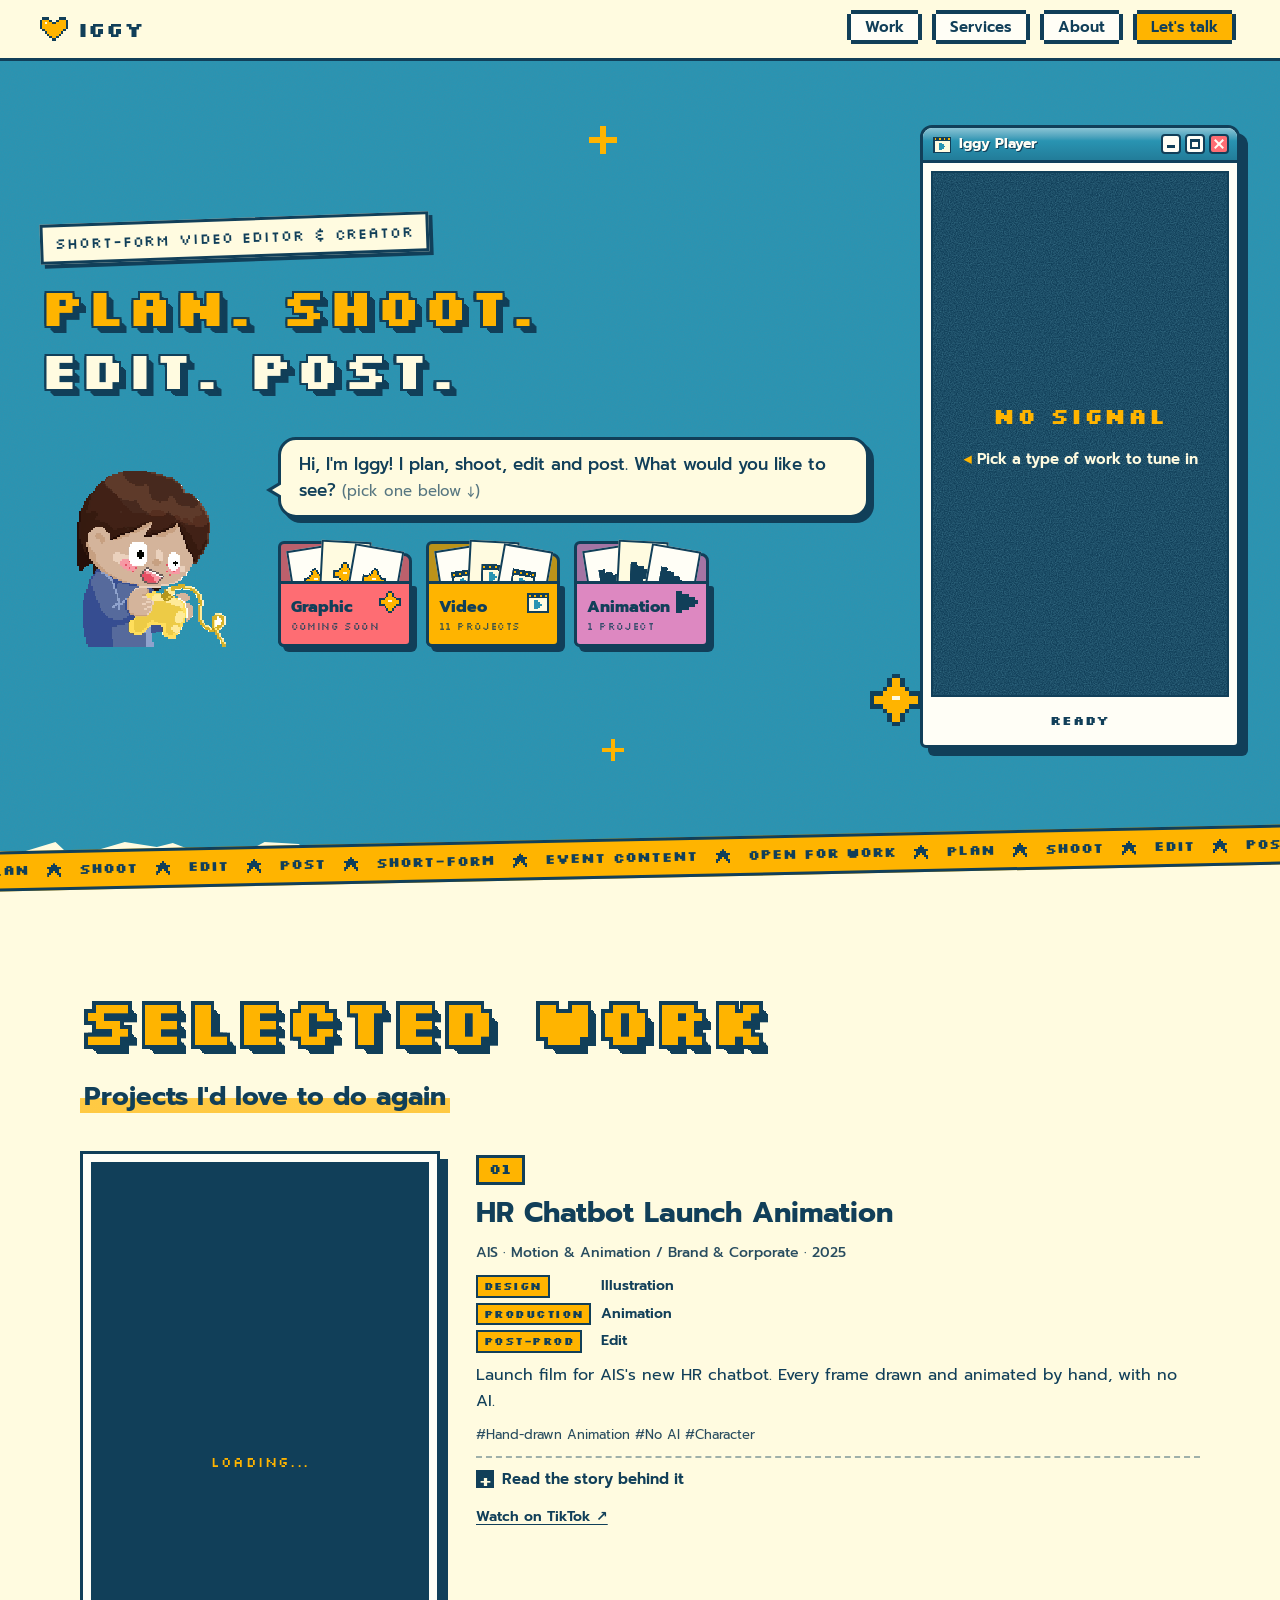
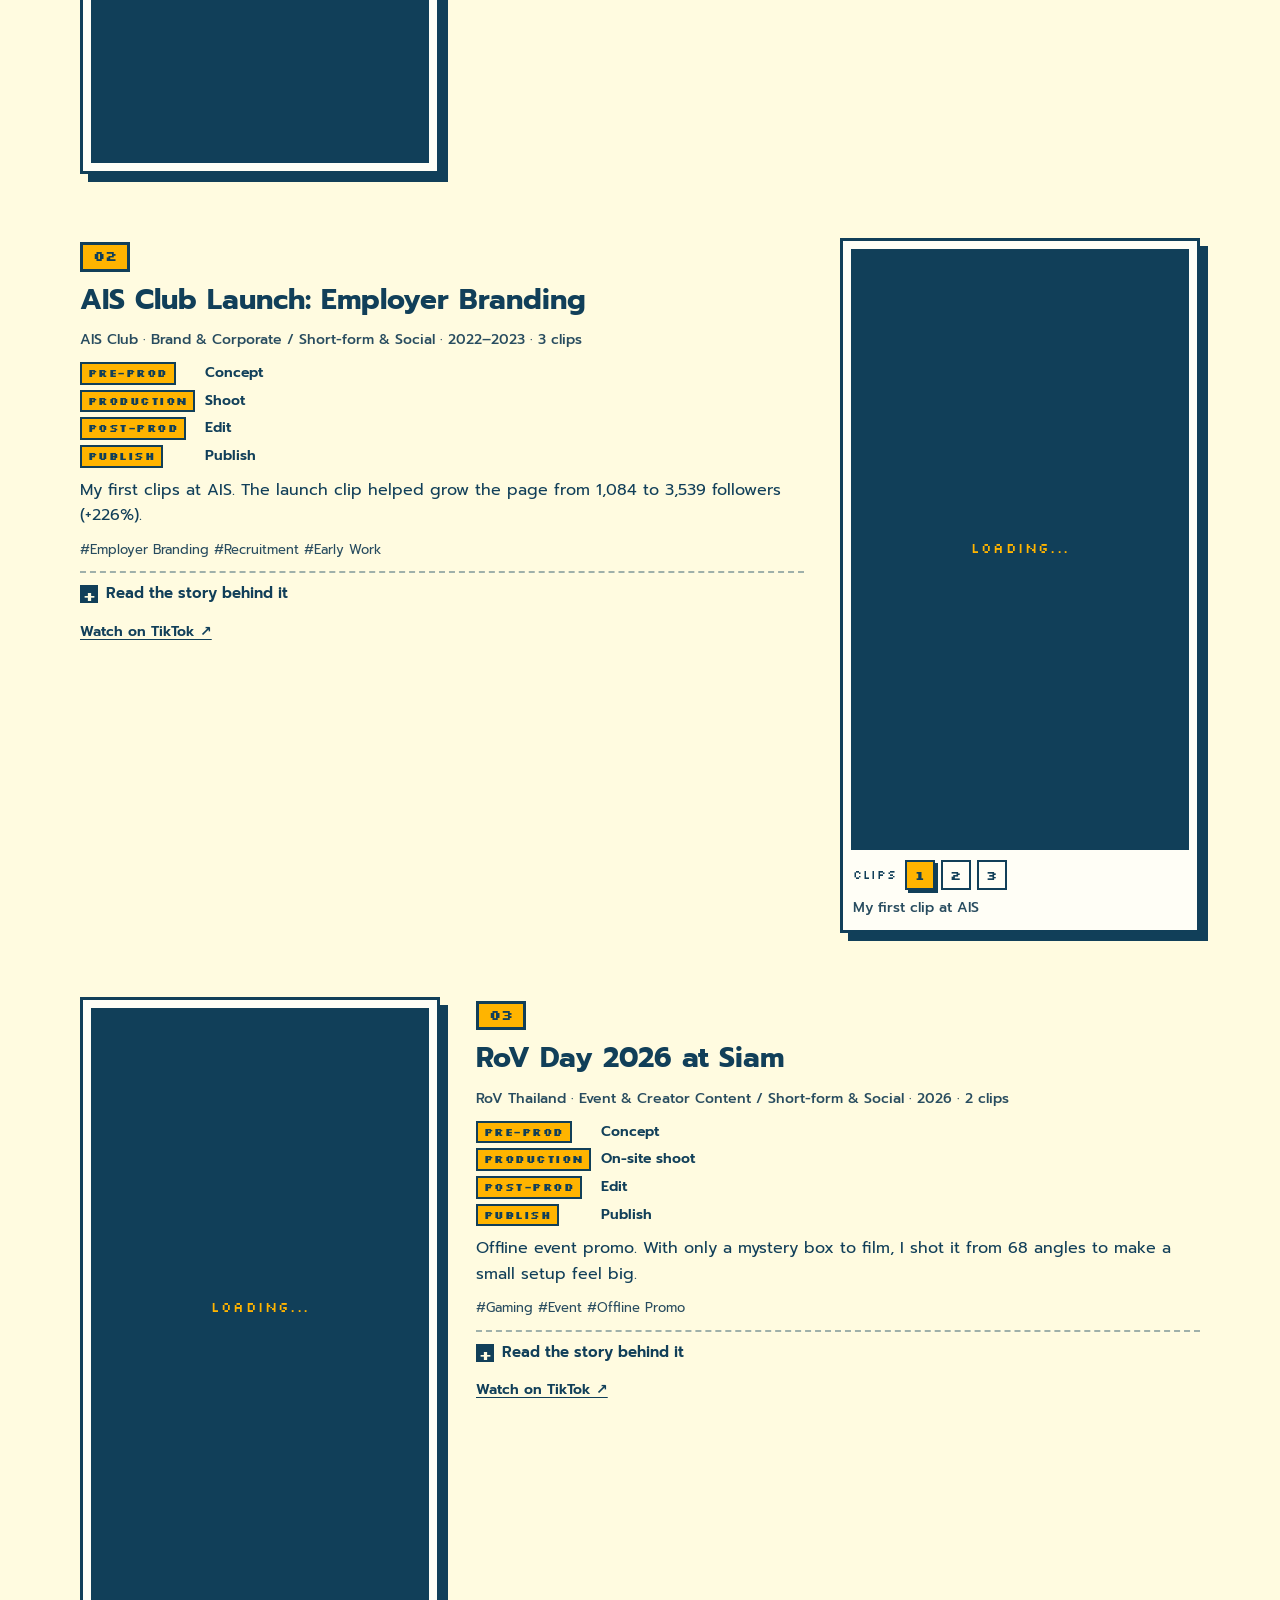
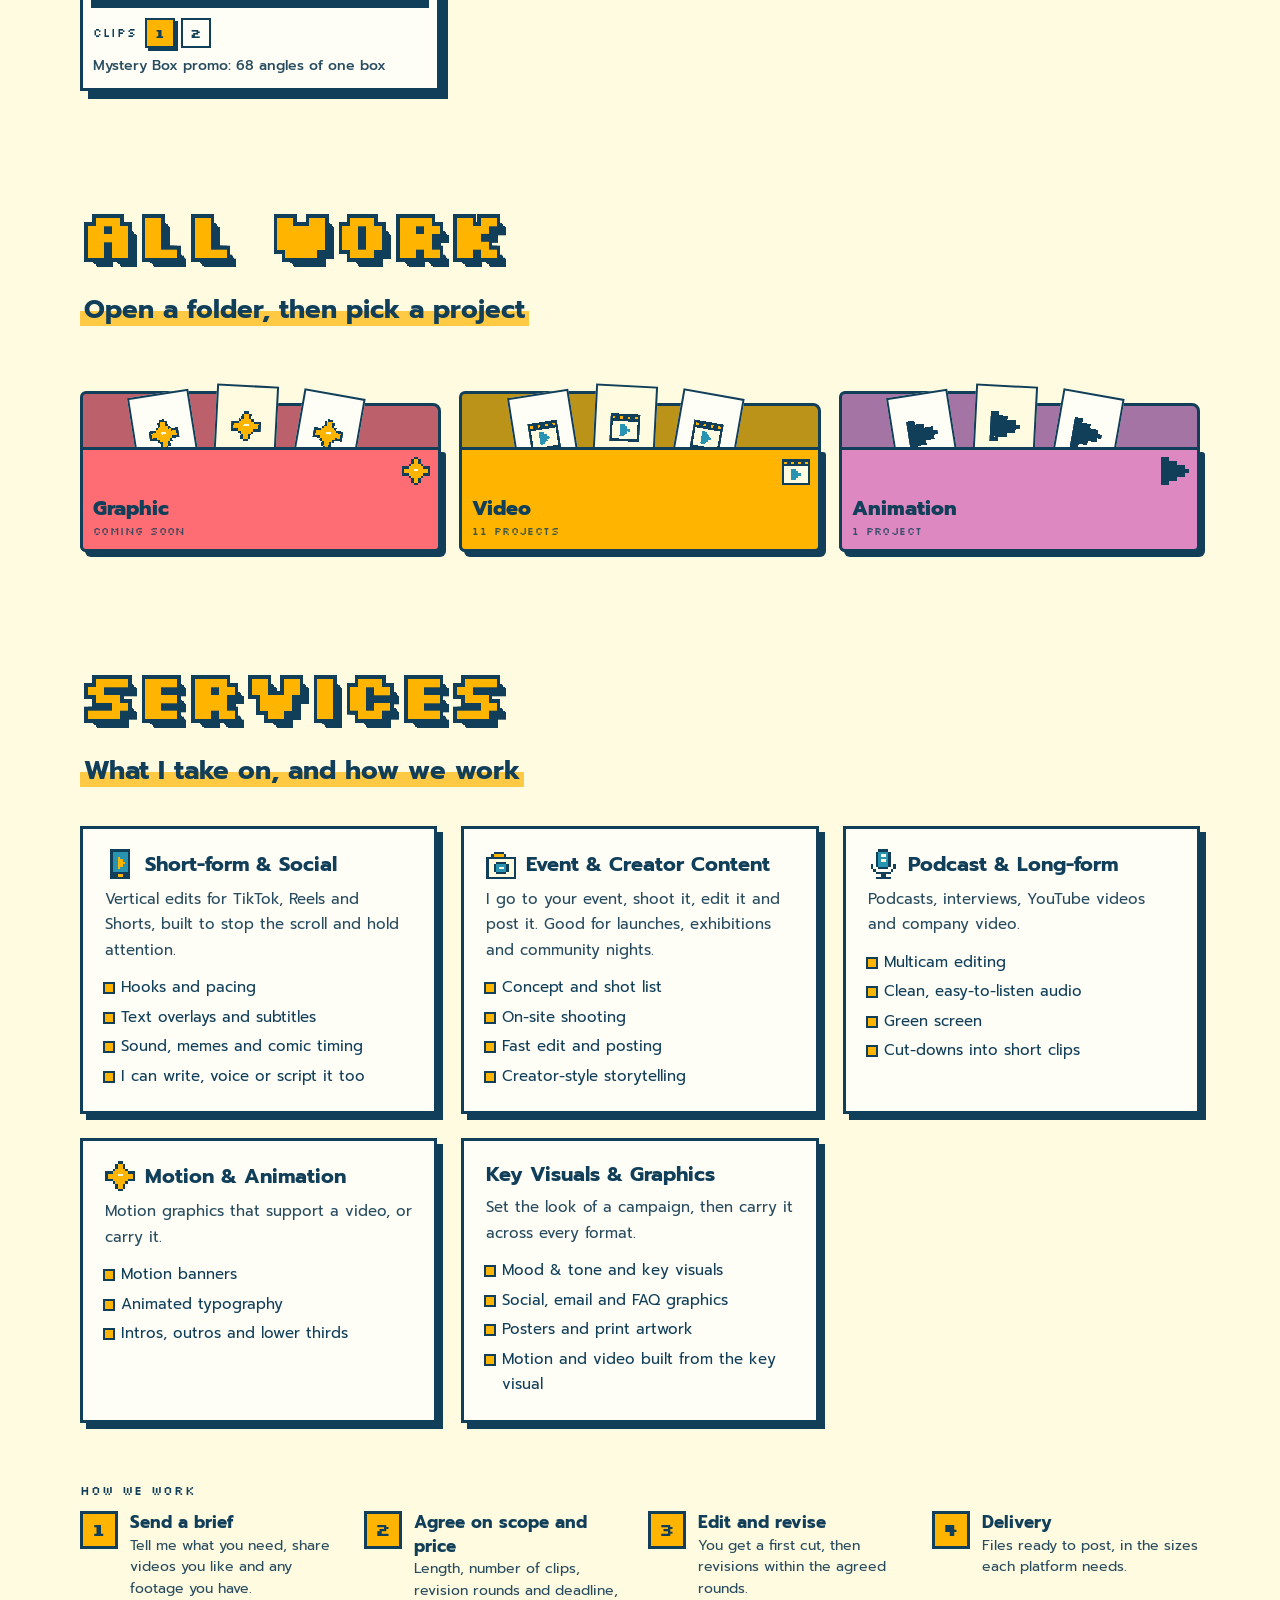
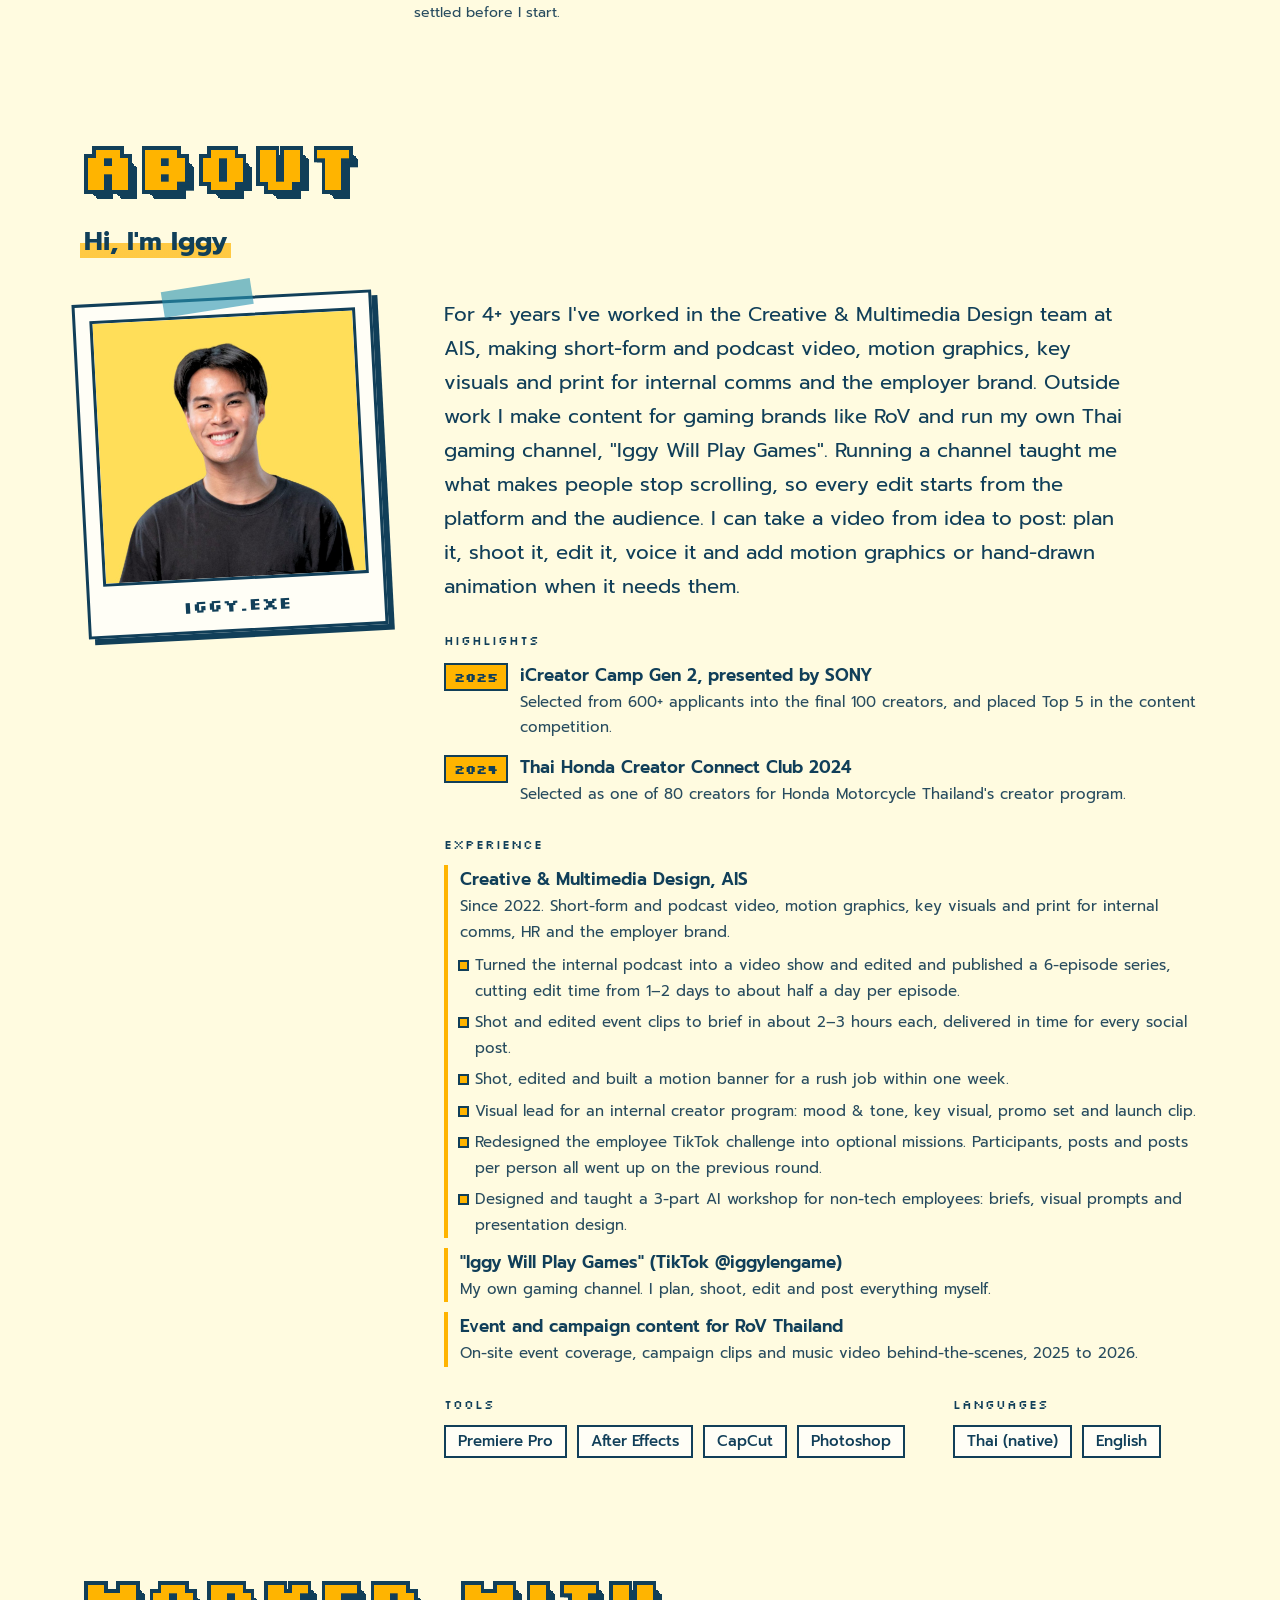
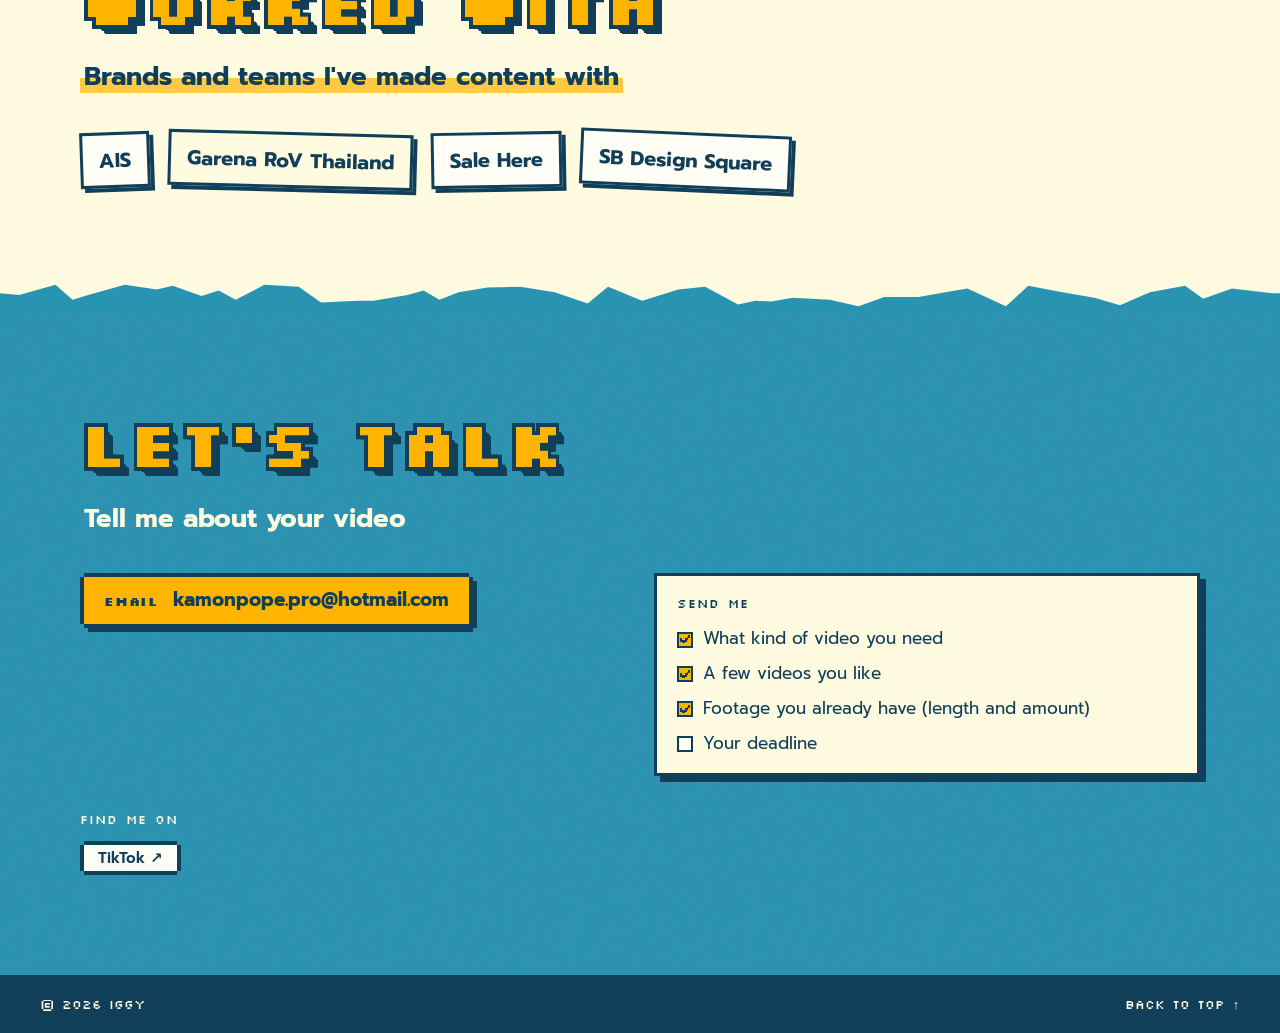
==== public/index.html @ ec607648 "Folder buttons, cleaner cover, Worked With section, GIF character - Type choices on the cover and in" ====
<!doctype html>
<html lang="en">
<head>
  <meta charset="utf-8">
  <meta name="viewport" content="width=device-width, initial-scale=1">
  <title>Portfolio</title>
  <meta name="description" content="Short-form video editor and on-site content creator. Plan, shoot, edit and post for TikTok, Reels and Shorts.">
  <meta name="theme-color" content="#2994B2">
  <link rel="preconnect" href="https://fonts.googleapis.com">
  <link rel="preconnect" href="https://fonts.gstatic.com" crossorigin>
  <link href="https://fonts.googleapis.com/css2?family=Prompt:wght@400;500;600;700&family=Silkscreen:wght@400;700&display=swap" rel="stylesheet">
  <link rel="stylesheet" href="style.css">
  <!-- ลูกเล่นแอนิเมชัน: ลบ 2 บรรทัดนี้ (fx.css / fx.js) ถ้าอยากปิดลูกเล่นทั้งหมด -->
  <link rel="stylesheet" href="fx.css">
</head>
<body>
  <header class="topbar">
    <a class="brand" href="#top"><span data-sprite="heart" class="brand-icon"></span><span data-site="name"></span></a>
    <nav>
      <a class="px-chip" href="#selected">Work</a>
      <a class="px-chip hide-sm" href="#services">Services</a>
      <a class="px-chip hide-sm" href="#about">About</a>
      <a class="px-chip px-chip-hot" href="#contact">Let's talk</a>
    </nav>
  </header>

  <main id="top">
    <!-- ===== 02 HERO ===== -->
    <section class="hero grain">
      <span class="sticker sticker-main" data-sprite="sparkle" style="--x:4%;--y:7%;--s:52px;--d:0s"></span>
      <span class="sticker hide-sm" data-sprite="plus" style="--x:46%;--y:8%;--s:28px;--d:.2s"></span>
      <span class="sticker hide-sm" data-sprite="plus" style="--x:47%;--y:84%;--s:22px;--d:.3s"></span>

      <div class="hero-grid">
        <div class="hero-inner">
          <p class="label-sticker" data-site="role"></p>
          <h1 class="px-title hero-title" id="hero-title"></h1>
          <!-- ตัวละครถามคนดู: รูปอยู่ในโฟลเดอร์ public/character -->
          <div class="host" id="host">
            <div class="host-char" id="host-char" aria-hidden="true"></div>
            <p class="host-speech" id="host-speech" aria-live="polite"></p>
            <div class="host-choices" id="host-choices" role="group" aria-label="Choose a type of work"></div>
          </div>
        </div>

        <!-- จอคลิป (หน้าต่างสไตล์ XP): ปิดอยู่จนกว่าจะเลือกประเภทงาน -->
        <div class="reel" id="reel-wrap" aria-label="Video player">
          <div class="win">
            <div class="win-bar">
              <span class="win-icon" data-sprite="clapper"></span>
              <span class="win-title" id="reel-label" aria-live="polite">Iggy Player</span>
              <span class="win-ctrls" aria-hidden="true"><i class="w-min"></i><i class="w-max"></i><i class="w-close"></i></span>
            </div>
            <div class="win-screen" id="reel">
              <div class="win-off" id="reel-off">
                <span class="win-off-big">NO SIGNAL</span>
                <span class="win-off-hint"><span class="hint-arrow">◀</span> Pick a type of work to tune in</span>
              </div>
            </div>
            <div class="win-status">
              <button class="tv-arrow" type="button" id="reel-prev" aria-label="Previous clip" hidden><span data-sprite="arrowL"></span></button>
              <span class="tv-count" id="reel-count">READY</span>
              <button class="tv-arrow" type="button" id="reel-next" aria-label="Next clip" hidden><span data-sprite="arrowR"></span></button>
            </div>
          </div>
          <a class="reel-from" id="reel-from" href="#selected" hidden></a>
        </div>
      </div>
    </section>

    <div class="ticker" aria-hidden="true"><div class="ticker-track" id="ticker"></div></div>

    <!-- ===== 03 งานเด่น ===== -->
    <section id="selected" class="section">
      <div class="section-head">
        <h2 class="px-title">SELECTED WORK</h2>
        <p class="section-sub"><mark>Projects I'd love to do again</mark></p>
      </div>
      <div id="selected-list" class="selected-list"></div>
    </section>

    <!-- ===== 04 ผลงานทั้งหมด: โฟลเดอร์ตามประเภทงาน ===== -->
    <section id="works" class="section">
      <div class="section-head">
        <h2 class="px-title">ALL WORK</h2>
        <p class="section-sub"><mark>Open a folder, then pick a project</mark></p>
      </div>
      <div class="lib" id="lib">
        <div class="lib-tabs" id="lib-tabs" role="tablist" aria-label="Types of work"></div>
        <div class="lib-body" id="lib-body" hidden>
          <div class="lib-stage" id="lib-stage"></div>
          <ol class="lib-list" id="lib-list"></ol>
        </div>
      </div>
    </section>

    <!-- ===== 05 บริการและวิธีทำงาน ===== -->
    <section id="services" class="section">
      <div class="section-head">
        <h2 class="px-title">SERVICES</h2>
        <p class="section-sub"><mark>What I take on, and how we work</mark></p>
      </div>
      <ul id="services-list" class="services"></ul>
      <div class="process-wrap">
        <p class="mini-label">HOW WE WORK</p>
        <ol id="process-list" class="process"></ol>
      </div>
    </section>

    <!-- ===== 06 เกี่ยวกับ ===== -->
    <section id="about" class="section">
      <div class="section-head">
        <h2 class="px-title">ABOUT</h2>
        <p class="section-sub"><mark>Hi, I'm <span data-site="name"></span></mark></p>
      </div>
      <div class="about">
        <figure class="polaroid">
          <div class="polaroid-img" id="photo"></div>
          <figcaption><span data-site="name"></span>.EXE</figcaption>
        </figure>
        <div class="about-body">
          <p class="about-text" data-site="about"></p>
          <div id="achievements-wrap">
            <p class="mini-label">HIGHLIGHTS</p>
            <ul id="achievements" class="achievements"></ul>
          </div>
          <div id="experience-wrap">
            <p class="mini-label">EXPERIENCE</p>
            <ul id="experience" class="experience"></ul>
          </div>
          <div class="about-meta">
            <div>
              <p class="mini-label">TOOLS</p>
              <ul id="tools" class="tools"></ul>
            </div>
            <div id="languages-wrap">
              <p class="mini-label">LANGUAGES</p>
              <ul id="languages" class="tools"></ul>
            </div>
          </div>
          <a class="px-btn px-btn-cream resume-btn" id="resume-about" target="_blank" rel="noopener" hidden>Resume ↗</a>
        </div>
      </div>

      <!-- รูปกิจกรรม: วางไฟล์ images/about-1.jpg, about-2.jpg ... เว็บจะดึงมาแสดงเอง -->
      <div class="moments" id="moments-wrap" hidden>
        <div class="moments-head">
          <p class="mini-label">MOMENTS</p>
          <div class="moments-nav">
            <button class="tv-arrow" type="button" id="moments-prev" aria-label="Previous photos"><span data-sprite="arrowL"></span></button>
            <button class="tv-arrow" type="button" id="moments-next" aria-label="Next photos"><span data-sprite="arrowR"></span></button>
          </div>
        </div>
        <div class="moments-track" id="moments" tabindex="0" aria-label="Photos from events and workshops"></div>
      </div>
    </section>

    <!-- ===== เคยทำงานกับ ===== -->
    <section id="clients" class="section clients">
      <div class="section-head">
        <h2 class="px-title">WORKED WITH</h2>
        <p class="section-sub"><mark>Brands and teams I've made content with</mark></p>
      </div>
      <ul class="client-list" id="client-list"></ul>
    </section>

    <!-- ===== 07 ติดต่อ ===== -->
    <section id="contact" class="contact grain torn-top torn-blue">
      <div class="contact-inner">
        <div class="section-head">
          <h2 class="px-title">LET'S TALK</h2>
          <p class="section-sub"><mark>Tell me about your video</mark></p>
        </div>
        <div class="contact-grid">
          <div class="contact-main">
            <div id="contact-links" class="contact-links"></div>
            <a class="contact-resume" id="resume-contact" target="_blank" rel="noopener" hidden>Resume ↗</a>
          </div>
          <div class="brief-card" id="brief-card">
            <p class="mini-label">SEND ME</p>
            <ul id="brief-list" class="brief-list"></ul>
          </div>
        </div>
        <div id="socials-wrap" class="socials-wrap">
          <p class="mini-label">FIND ME ON</p>
          <div id="socials" class="socials"></div>
        </div>
      </div>
    </section>
  </main>

  <footer class="footer">
    <span>© <span data-site="year"></span> <span data-site="name"></span></span>
    <a href="#top">Back to top ↑</a>
  </footer>

  <script src="content.js"></script>
  <script src="app.js"></script>
  <script src="fx.js"></script>
</body>
</html>
---- public/style.css ----
/* =====================================================================
   สีหลักของเว็บ — เปลี่ยนตรงนี้ที่เดียว ทั้งเว็บเปลี่ยนตาม
   ===================================================================== */
:root {
  --cream: #FFFBE0;    /* พื้นหลักสำหรับอ่าน (Moon Cream) */
  --paper: #FFFEF6;    /* การ์ด / กระดาษ */
  --yellow: #FFB400;   /* สีเน้น (Sunburst Gold) */
  --blue: #2994B2;     /* แถบน้ำเงิน (Riviera Blue) */
  --ink: #113F59;      /* เส้นและตัวอักษร (Petrocean) */
  --ink-2: #284C5F;    /* ตัวอักษรรอง (Steel Blue) */
  --sand: #F4CCA5;     /* ตัวเครื่อง/กระดาษสีทราย (Fake Sand) */
  --orange: #EA8818;   /* จุดเล็ก ๆ เท่านั้น (Tangelo) */

  --font: "Prompt", system-ui, sans-serif;
  --pixel: "Silkscreen", "Courier New", monospace;
  --px: 4px;           /* ขนาด "พิกเซล" ของขอบ */
  --fps: 12;           /* เฟรมเรตของแอนิเมชัน reveal / pop-up (ยิ่งน้อยยิ่งกระตุกแบบการ์ตูนเก่า) */
  --torn: url("data:image/svg+xml,%3Csvg xmlns='http://www.w3.org/2000/svg' viewBox='0 0 1200 30' preserveAspectRatio='none'%3E%3Cpath d='M0 30 L0 12 L18 14 L52 3 L68 19 L85 13 L117 3 L147 8 L162 4 L189 15 L205 9 L221 19 L248 3 L280 5 L301 22 L335 20 L350 20 L382 14 L397 9 L412 19 L430 11 L457 6 L488 5 L520 11 L551 23 L570 5 L602 20 L636 8 L661 5 L692 24 L708 20 L723 21 L743 17 L778 19 L805 26 L829 16 L861 16 L886 11 L907 7 L943 26 L964 4 L996 11 L1026 17 L1050 25 L1078 11 L1111 4 L1128 18 L1155 7 L1193 12 L1200 12 L1200 30 Z'/%3E%3C/svg%3E");
  --grain: url("data:image/svg+xml,%3Csvg xmlns='http://www.w3.org/2000/svg' width='180' height='180'%3E%3Cfilter id='n'%3E%3CfeTurbulence type='fractalNoise' baseFrequency='.85' numOctaves='2' stitchTiles='stitch'/%3E%3CfeColorMatrix values='0 0 0 0 0.07 0 0 0 0 0.25 0 0 0 0 0.35 .9 0 0 0 -.25'/%3E%3C/filter%3E%3Crect width='100%25' height='100%25' filter='url(%23n)'/%3E%3C/svg%3E");
  color-scheme: light;
}

* { box-sizing: border-box; }
html { scroll-behavior: auto; }
body {
  margin: 0;
  background: var(--cream);
  color: var(--ink);
  font-family: var(--font);
  font-size: 17px;
  line-height: 1.7;
  -webkit-font-smoothing: antialiased;
  overflow-x: hidden;
}
img, iframe, video { display: block; max-width: 100%; }
a { color: inherit; }
h1, h2, h3, p, figure { margin: 0; }
[hidden] { display: none !important; }
main { overflow-x: clip; } /* กันแถบวิ่งเอียงล้นขอบจอ */
::selection { background: var(--yellow); color: var(--ink); }

/* ---------- ไอคอนพิกเซล ---------- */
.sprite { display: block; width: 100%; height: 100%; image-rendering: pixelated; }
.px-n { fill: var(--ink); }
.px-y { fill: var(--yellow); }
.px-c { fill: var(--cream); }
.px-b { fill: var(--blue); }
.px-s { fill: var(--sand); }
.px-o { fill: var(--orange); }

/* =====================================================================
   หัวข้อพิกเซล: ขอบหนา + เงาทึบ (สไตล์ "POV")
   ===================================================================== */
.px-title {
  font-family: var(--pixel);
  font-weight: 700;
  text-transform: uppercase;
  line-height: 1.2;
  letter-spacing: .02em;
  color: var(--yellow);
  font-size: clamp(34px, 6.4vw, 64px);
  --o: .055em;
  text-shadow:
    calc(var(--o) * -1) calc(var(--o) * -1) 0 var(--ink),
    0 calc(var(--o) * -1) 0 var(--ink),
    var(--o) calc(var(--o) * -1) 0 var(--ink),
    calc(var(--o) * -1) 0 0 var(--ink),
    var(--o) 0 0 var(--ink),
    calc(var(--o) * -1) var(--o) 0 var(--ink),
    0 var(--o) 0 var(--ink),
    var(--o) var(--o) 0 var(--ink),
    .08em .08em 0 var(--ink),
    .1em .1em 0 var(--ink),
    .12em .12em 0 var(--ink),
    .14em .14em 0 var(--ink);
  padding: 0 .16em .16em 0;
}

/* =====================================================================
   ปุ่มพิกเซล (มุมหยักแบบเกม 8-bit + เงาทึบ)
   ===================================================================== */
.px-btn, .px-chip, .filter {
  --c: var(--ink);
  position: relative;
  display: inline-block;
  margin: var(--px) calc(var(--px) * 2) calc(var(--px) * 2) var(--px);
  border: 0;
  font: 600 16px/1.2 var(--font);
  color: var(--ink);
  text-decoration: none;
  cursor: pointer;
  box-shadow:
    0 calc(var(--px) * -1) var(--c),
    0 var(--px) var(--c),
    calc(var(--px) * -1) 0 var(--c),
    var(--px) 0 var(--c);
}
.px-btn {
  padding: 13px 26px;
  font-size: 19px; font-weight: 700;
  background: var(--yellow);
  box-shadow:
    0 calc(var(--px) * -1) var(--c),
    0 var(--px) var(--c),
    calc(var(--px) * -1) 0 var(--c),
    var(--px) 0 var(--c),
    var(--px) var(--px) var(--c),
    var(--px) calc(var(--px) * 2) var(--c),
    calc(var(--px) * 2) var(--px) var(--c);
}
.px-btn-cream { background: var(--cream); }
.px-btn:hover { background: var(--paper); }
.px-btn-cream:hover { background: var(--yellow); }
/* กดแล้ว "ยุบ" ลงไปในเงาแบบเฟรมเดียว ไม่ลื่น */
.px-btn:active, .px-btn.is-pressed {
  transform: translate(var(--px), var(--px));
  box-shadow:
    0 calc(var(--px) * -1) var(--c),
    0 var(--px) var(--c),
    calc(var(--px) * -1) 0 var(--c),
    var(--px) 0 var(--c);
}
.px-btn:focus-visible, .px-chip:focus-visible, .filter:focus-visible {
  outline: 3px dashed var(--ink); outline-offset: 8px;
}

.px-chip { padding: 4px 14px; font-size: 15px; background: var(--paper); }
.px-chip:hover { background: var(--yellow); }
.px-chip-hot { background: var(--yellow); }
.px-chip-hot:hover { background: var(--paper); }

/* =====================================================================
   แถบบน
   ===================================================================== */
.topbar {
  position: sticky; top: 0; z-index: 20;
  display: flex; align-items: center; justify-content: space-between; gap: 12px;
  padding: 10px clamp(16px, 4vw, 40px);
  background: var(--cream);
  border-bottom: 3px solid var(--ink);
}
.brand {
  display: flex; align-items: center; gap: 10px;
  font-family: var(--pixel); font-weight: 700; font-size: 20px; text-transform: uppercase;
  text-decoration: none;
}
.brand-icon { width: 28px; height: 28px; }
.brand:hover .brand-icon { animation: boil calc(4s / var(--fps)) steps(1) infinite; }
.topbar nav { display: flex; flex-wrap: nowrap; gap: 6px; }

/* =====================================================================
   COVER
   ===================================================================== */
.hero {
  position: relative;
  background: var(--blue);
  padding: clamp(48px, 8vw, 88px) clamp(16px, 4vw, 40px) clamp(72px, 10vw, 120px);
  overflow: hidden;
  isolation: isolate;
}
.grain::after {
  content: ""; position: absolute; inset: 0; z-index: -1; pointer-events: none;
  background-image: var(--grain);
  opacity: .5;
  animation: grain calc(6s / var(--fps)) steps(1) infinite;
}
.hero::before { /* ขอบกระดาษฉีกด้านล่าง cover */
  content: ""; position: absolute; left: 0; right: 0; bottom: -1px; height: 30px; z-index: 1;
  background: var(--cream);
  -webkit-mask: var(--torn) bottom / 100% 100% no-repeat;
  mask: var(--torn) bottom / 100% 100% no-repeat;
}
.hero-inner { position: relative; text-align: center; max-width: 900px; margin: 0 auto; }
.label-sticker {
  display: inline-block;
  font-family: var(--pixel); font-size: clamp(12px, 1.6vw, 15px); text-transform: uppercase; letter-spacing: .06em;
  background: var(--cream); color: var(--ink);
  border: 3px solid var(--ink);
  padding: 4px 12px;
  transform: rotate(-2deg);
  box-shadow: 4px 4px 0 var(--ink);
}
.hero-title {
  font-size: clamp(38px, 10.5vw, 64px);
  margin: 14px 0 10px;
  --o: .045em;
}
.speech {
  position: relative;
  display: inline-block;
  max-width: 660px;
  background: var(--cream);
  border: 3px solid var(--ink);
  border-radius: 999px;
  padding: 12px 28px;
  font-size: clamp(16px, 2vw, 20px);
  font-weight: 500;
  box-shadow: 5px 5px 0 var(--ink);
}
.hero-actions { display: flex; flex-wrap: wrap; justify-content: center; gap: 14px; margin-top: 28px; }

/* ---------- Cover: คอมแบ่ง 2 คอลัมน์ (ข้อความ | Showreel) ---------- */
.hero-offer { display: flex; flex-wrap: wrap; align-items: center; justify-content: center; gap: 8px 12px; margin-top: 22px; }
.hero-offer .mini-label { margin: 0; color: var(--cream); }
.offer-list { list-style: none; margin: 0; padding: 0; display: flex; flex-wrap: wrap; justify-content: center; gap: 8px; }
.offer-list li {
  display: inline-flex; align-items: center; gap: 6px;
  background: var(--cream); border: 2px solid var(--ink);
  padding: 2px 10px 2px 6px; font-size: 14px; font-weight: 600;
}
.chip-icon { position: relative; display: inline-block; width: 18px; height: 18px; flex: none; }
.chip-icon .ic-hover { display: none; position: absolute; inset: 0; } /* ไอคอนตอนชี้เมาส์ ใช้คู่กับ fx.css */
.chip-icon img { width: 100%; height: 100%; object-fit: contain; image-rendering: pixelated; }
@media (min-width: 900px) {
  .hero { padding-top: clamp(40px, 5vw, 64px); }
  .hero-grid {
    display: grid; align-items: center;
    grid-template-columns: minmax(0, 1fr) auto;
    gap: clamp(32px, 4vw, 64px);
    max-width: 1240px; margin: 0 auto;
  }
  .hero-inner { text-align: left; margin: 0; }
  .hero-offer, .offer-list, .hero-actions { justify-content: flex-start; }
  .hero-title { font-size: clamp(34px, 4.1vw, 62px); margin: 18px 0 14px; }
  .hero-line { white-space: nowrap; }
  .hero-grid .hero-clients { justify-content: flex-start; }
  .hero-grid .reel { margin: 0; }
}

/* ---------- ตัวละครบน Cover ---------- */
.host {
  --char-w: clamp(170px, 17vw, 250px);
  display: grid; text-align: left;
  grid-template-columns: var(--char-w) minmax(0, 1fr);
  grid-template-areas: "char speech" "char choices";
  gap: 14px 20px; align-items: end;
  margin: 20px 0 8px;
}
/* ตัวละครสูงเท่ากล่องข้อความ + ปุ่ม (คอม) */
.host-char { grid-area: char; position: relative; align-self: stretch; min-height: var(--char-w); animation: host-bob calc(14s / var(--fps)) steps(1) infinite; }
.host-layer { position: absolute; inset: 0; }
.host-img { position: absolute; inset: 0; width: 100%; height: 100%; object-fit: contain; object-position: center bottom; image-rendering: pixelated; }
.host-char > .host-base > .sprite { width: 70%; height: 70%; margin: 15%; }
/* กะพริบตา: สลับไปเฟรม 2 สั้น ๆ ทุก ~3 วินาที */
.host-frame-2 { opacity: 0; animation: host-blink 3.2s steps(1) infinite; }
@keyframes host-blink { 0%, 93% { opacity: 0; } 94%, 98% { opacity: 1; } }
@keyframes host-bob { 0% { translate: 0 0; } 50% { translate: 0 -3px; } }
/* ชิ้นส่วนชุด: บินมาแปะแบบ collage 4 เฟรม */
.host-piece { animation: host-piece calc(5s / var(--fps)) steps(1) backwards; }
@keyframes host-piece {
  0%   { translate: var(--pc-x) var(--pc-y); rotate: var(--pc-r); scale: 1.25; opacity: 0; }
  25%  { translate: calc(var(--pc-x) * .4) calc(var(--pc-y) * .4); rotate: calc(var(--pc-r) * .5); scale: 1.1; opacity: 1; }
  50%  { translate: calc(var(--pc-x) * -.08) calc(var(--pc-y) * -.08); rotate: calc(var(--pc-r) * -.2); scale: .97; }
  75%, 100% { translate: 0 0; rotate: 0deg; scale: 1; opacity: 1; }
}
.host-speech {
  grid-area: speech; position: relative; margin: 0;
  background: var(--cream); color: var(--ink);
  border: 3px solid var(--ink); border-radius: 18px;
  padding: 12px 18px; box-shadow: 5px 5px 0 var(--ink);
  font-size: clamp(15px, 1.4vw, 17px); font-weight: 500; line-height: 1.5;
}
.host-hint { font-weight: 400; font-size: .88em; opacity: .7; white-space: nowrap; }
.host-speech::before { /* หางลูกโป่งคำพูด ชี้ไปที่ตัวละคร */
  content: ""; position: absolute; left: -15px; bottom: 16px;
  border-style: solid; border-width: 9px 15px 9px 0;
  border-color: transparent var(--ink) transparent transparent;
}
.host-speech::after {
  content: ""; position: absolute; left: -9px; bottom: 19px;
  border-style: solid; border-width: 6px 10px 6px 0;
  border-color: transparent var(--cream) transparent transparent;
}
/* ---------- ปุ่มโฟลเดอร์ (ม็อคไว้ก่อน รอวาดเอง) ---------- */
.folder {
  --folder: var(--yellow);
  position: relative; display: block; padding: 0; border: 0; background: none;
  cursor: pointer; font: inherit; color: var(--ink); text-align: left;
}
.folder-back {
  position: absolute; left: 0; right: 0; top: 12%; bottom: 0;
  background: color-mix(in srgb, var(--folder) 72%, var(--ink));
  border: 3px solid var(--ink); border-radius: 3px 8px 6px 6px;
}
.folder-back::before { /* แถบหูโฟลเดอร์ */
  content: ""; position: absolute; left: -3px; top: -15px; width: 46%; height: 15px;
  background: inherit; border: 3px solid var(--ink); border-bottom: 0; border-radius: 6px 12px 0 0;
}
.folder-peek { position: absolute; left: 8%; right: 8%; top: 0; bottom: 34%; }
.peek-card {
  position: absolute; top: 10%; width: 44%; aspect-ratio: 3 / 4;
  display: grid; place-items: center; overflow: hidden;
  background: var(--paper); border: 2px solid var(--ink);
  transition: translate .25s ease, rotate .25s ease;
}
.peek-card .sprite { width: 52%; height: 52%; }
.peek-card img { width: 100%; height: 100%; object-fit: cover; }
.peek-1 { left: 2%; rotate: -9deg; }
.peek-2 { left: 28%; top: 2%; rotate: 3deg; background: var(--cream); }
.peek-3 { left: 54%; rotate: 10deg; }
.folder-front {
  position: absolute; left: 0; right: 0; bottom: 0; height: 62%; z-index: 1;
  display: flex; flex-direction: column; justify-content: flex-end; gap: 2px;
  padding: 8px 10px 9px;
  background: var(--folder); border: 3px solid var(--ink); border-radius: 3px 3px 6px 6px;
  box-shadow: 5px 5px 0 var(--ink);
  transition: translate .2s ease, box-shadow .2s ease;
}
.folder-front .chip-icon { position: absolute; top: 7px; right: 8px; width: 22px; height: 22px; }
.folder-name { font-weight: 800; font-size: 16px; line-height: 1.15; padding-right: 22px; overflow-wrap: anywhere; }
.folder-count { font-family: var(--pixel); font-size: 10px; letter-spacing: .04em; opacity: .8; }
/* เอาเมาส์ชี้ / เลือกแล้ว: งานโผล่ออกมามากขึ้น (spoiler) */
.folder:hover .peek-card, .folder[aria-pressed="true"] .peek-card, .folder[aria-selected="true"] .peek-card { translate: 0 -22%; }
.folder:hover .peek-1, .folder[aria-pressed="true"] .peek-1, .folder[aria-selected="true"] .peek-1 { rotate: -14deg; }
.folder:hover .peek-3, .folder[aria-pressed="true"] .peek-3, .folder[aria-selected="true"] .peek-3 { rotate: 15deg; }
.folder[aria-pressed="true"] .folder-front, .folder[aria-selected="true"] .folder-front { translate: -3px -3px; box-shadow: 8px 8px 0 var(--ink); }
.folder:active .folder-front { translate: 3px 3px; box-shadow: 2px 2px 0 var(--ink); }
.folder:focus-visible { outline: 3px dashed var(--cream); outline-offset: 6px; }

/* โฟลเดอร์บน Cover */
.host-choices { grid-area: choices; display: flex; flex-wrap: nowrap; gap: 14px; align-items: flex-end; }
.host-choice { flex: 0 0 auto; width: clamp(120px, 10.5vw, 150px); aspect-ratio: 5 / 4; }
/* ปุ่มเด้งไล่กันเป็นระยะ ชวนให้กด (หยุดเมื่อกดแล้ว) */
.host:not(.is-chosen) .host-choice { animation: choice-nudge 4.2s steps(1) infinite; }
.host:not(.is-chosen) .host-choice:nth-child(2) { animation-delay: .35s; }
.host:not(.is-chosen) .host-choice:nth-child(3) { animation-delay: .7s; }
.host:not(.is-chosen) .host-choice:nth-child(4) { animation-delay: 1.05s; }
@keyframes choice-nudge {
  0% { translate: 0 0; }
  3% { translate: 0 -10px; }
  6% { translate: 0 -4px; }
  9%, 100% { translate: 0 0; }
}
.host-reset {
  align-self: center;
  border: 0; background: none; cursor: pointer; padding: 4px 6px;
  font: 600 15px/1.2 var(--font); color: var(--cream); text-decoration: underline; text-underline-offset: 3px;
}
@media (max-width: 899px) {
  .host { grid-template-areas: "char speech" "choices choices"; margin-inline: auto; max-width: 560px; --char-w: 128px; align-items: center; }
  .host-char { align-self: center; aspect-ratio: 1; min-height: 0; }
  .host-choices { justify-content: center; flex-wrap: nowrap; }
}
@media (max-width: 600px) {
  .host { gap: 10px 12px; --char-w: 112px; }
  .host-speech { padding: 10px 14px; font-size: 14px; }
  .host-choices { gap: 10px; }
  .host-choice { width: calc((100vw - 32px - 2 * 10px - 12px) / 3); max-width: 130px; }
  .folder-name { font-size: 13px; }
  .host-choice .folder-count { font-size: 8px; }
  .folder-front { padding: 6px 7px 7px; }
  .folder-front .chip-icon { width: 16px; height: 16px; top: 5px; right: 5px; }
}
/* ปุ่มหลักกะพริบสีเป็นระยะ (ไม่ขยาย จะได้ไม่หน่วงเว็บ) */
#hero-cta, .topbar .px-chip-hot, .contact-link:first-child { animation: cta-blink 5s steps(1) infinite; }
@keyframes cta-blink { 0%, 88% { background-color: var(--yellow); } 90%, 94% { background-color: var(--cream); } 92%, 96% { background-color: var(--yellow); } }

/* ---------- จอคลิป: หน้าต่างสไตล์ XP ---------- */
.win {
  position: relative; z-index: 2;
  width: fit-content; max-width: 100%; margin: 0 auto;
  background: var(--paper);
  border: 3px solid var(--ink); border-radius: 12px 12px 6px 6px;
  box-shadow: 8px 8px 0 var(--ink);
  overflow: hidden;
}
.win-bar {
  display: flex; align-items: center; gap: 8px;
  padding: 6px 8px 6px 10px;
  background: linear-gradient(180deg, color-mix(in srgb, var(--blue) 55%, white) 0%, var(--blue) 40%, color-mix(in srgb, var(--blue) 72%, var(--ink)) 100%);
  border-bottom: 3px solid var(--ink); color: var(--paper);
}
.win-icon { width: 18px; height: 18px; flex: none; }
.win-title { flex: 1; min-width: 0; font: 700 14px/1.2 var(--font); white-space: nowrap; overflow: hidden; text-overflow: ellipsis; text-shadow: 1px 1px 0 var(--ink); }
.win-ctrls { display: flex; gap: 4px; flex: none; }
.win-ctrls i { position: relative; width: 20px; height: 20px; border: 2px solid var(--ink); border-radius: 4px; background: var(--paper); }
.w-min::after { content: ""; position: absolute; left: 4px; right: 4px; bottom: 4px; height: 3px; background: var(--ink); }
.w-max::after { content: ""; position: absolute; inset: 3px; border: 2px solid var(--ink); border-top-width: 3px; }
.win-ctrls .w-close { background: #FE6D73; }
.w-close::before, .w-close::after { content: ""; position: absolute; left: 2px; right: 2px; top: 7px; height: 2px; background: var(--paper); rotate: 45deg; }
.w-close::after { rotate: -45deg; }
.win-screen { position: relative; margin: 8px 8px 4px; border: 2px solid var(--ink); background: var(--ink); overflow: hidden; }
.win-screen .player.is-vertical, .win-off { width: calc(min(58vh, 620px) * 9 / 16); max-width: calc(100vw - 80px); }
.win-screen .player.is-horizontal { width: min(560px, calc(100vw - 80px)); }
.win-off {
  aspect-ratio: 9 / 16; display: grid; place-content: center; gap: 14px;
  padding: 18px; text-align: center; color: var(--cream);
  background: var(--ink) var(--grain);
}
.win-off-big { font-family: var(--pixel); font-weight: 700; font-size: 22px; letter-spacing: .08em; color: var(--yellow); animation: blink calc(14s / var(--fps)) steps(1) infinite; }
.win-off-hint { font-size: 15px; font-weight: 600; line-height: 1.45; }
.hint-arrow { display: inline-block; color: var(--yellow); animation: hint-nudge calc(10s / var(--fps)) steps(1) infinite; }
@keyframes hint-nudge { 50% { translate: -5px 0; } }
@media (max-width: 899px) { .hint-arrow { rotate: 90deg; } }
.win-status { display: flex; align-items: center; justify-content: space-between; gap: 10px; padding: 2px 10px 8px; min-height: 44px; }
.win-status .tv-count { flex: 1; text-align: center; }
.win-screen.is-static::after {
  content: ""; position: absolute; inset: 0; z-index: 3;
  background: var(--ink) var(--grain); background-size: 120px;
  animation: tv-static calc(3s / var(--fps)) steps(1) forwards;
}
/* คลิปเลื่อนเข้ามาในจอ (ลื่น) */
.slide-in { animation: clip-in .45s ease-out both; }
.slide-in-left { animation: clip-in-left .45s ease-out both; }
@keyframes clip-in { from { translate: 100% 0; } to { translate: 0 0; } }
@keyframes clip-in-left { from { translate: -100% 0; } to { translate: 0 0; } }
/* มือถือ: ซ่อนจอไว้ก่อน กดเลือกแล้วค่อยเลื่อนขึ้นมาจากล่าง */
@media (max-width: 899px) {
  .reel:not(.is-on) { display: none; }
}
.reel.slide-up { animation: reel-up .5s ease-out both; }
@keyframes reel-up { from { translate: 0 60px; opacity: 0; } to { translate: 0 0; opacity: 1; } }
@media (min-width: 900px) { .reel.slide-up { animation: none; } }

/* เปลี่ยนสีแบบเฟรมต่ำ */
.hero, .contact { transition: background-color calc(5s / var(--fps)) steps(4); }

/* สโลแกน: แต่ละบรรทัดสลับสี */
.hero-line { display: block; }
.hero-line:nth-child(even) { color: var(--cream); }
/* "Worked with" ใต้ปุ่ม */
.hero-clients {
  display: flex; flex-wrap: wrap; align-items: center; justify-content: center; gap: 6px 12px;
  margin-top: 18px; font-weight: 600; font-size: 15px; color: var(--cream);
}
.hero-clients .mini-label { margin: 0; opacity: .85; }

/* สติกเกอร์ตกแต่ง — ขยับแบบ "boil" เหมือนการ์ตูนวาดมือ */
.sticker {
  position: absolute; z-index: 1;
  left: var(--x); top: var(--y);
  width: var(--s); height: var(--s);
  animation: boil calc(4s / var(--fps) * 2) steps(1) infinite;
  animation-delay: var(--d, 0s);
  pointer-events: none;
}

@media (max-width: 899px) { .sticker-main { left: auto; right: 3%; top: .8%; } }
@media (min-width: 900px) { .sticker-main { left: 68%; top: 76%; } }

/* ---------- ทีวีโชว์รีล ---------- */
.reel { position: relative; z-index: 2; display: flex; flex-direction: column; align-items: center; gap: 14px; margin: 40px auto 0; min-width: 0; }
.tv {
  position: relative; z-index: 2;
  width: fit-content; max-width: 100%;
  margin: 0;
  background: var(--sand);
  border: 4px solid var(--ink);
  border-radius: 22px;
  padding: 14px 14px 12px;
  box-shadow: 10px 10px 0 var(--ink);
  transform: rotate(-.6deg);
}
.tv::before { /* เทปกาว */
  content: ""; position: absolute; top: -18px; left: 50%; width: 130px; height: 32px;
  transform: translateX(-50%) rotate(2deg);
  background: color-mix(in srgb, var(--yellow) 70%, transparent);
  clip-path: polygon(0 10%, 5% 0, 10% 12%, 15% 0, 20% 10%, 80% 6%, 85% 0, 90% 10%, 95% 0, 100% 12%, 100% 90%, 95% 100%, 90% 88%, 85% 100%, 80% 92%, 20% 96%, 15% 100%, 10% 88%, 5% 100%, 0 92%);
}
.tv-top, .tv-bottom { display: flex; justify-content: space-between; align-items: center; padding: 0 6px; }
.tv-top { margin-bottom: 10px; }
.tv-label { font-family: var(--pixel); font-weight: 700; font-size: 15px; letter-spacing: .06em; }
.tv-rec { font-family: var(--pixel); font-size: 13px; display: flex; align-items: center; gap: 6px; }
.tv-rec i { width: 10px; height: 10px; background: var(--orange); animation: blink calc(12s / var(--fps)) steps(1) infinite; }
.tv-screen { position: relative; border: 4px solid var(--ink); border-radius: 10px; overflow: hidden; background: var(--ink); }
.tv-screen .player { border-radius: 0; }
/* จอพอดีคลิป: แนวตั้งสูงตามจอ / แนวนอนกว้างตามคอลัมน์ */
.tv-screen .player.is-vertical { width: calc(min(58vh, 620px) * 9 / 16); max-width: calc(100vw - 80px); }
.tv-screen .player.is-horizontal { width: min(560px, calc(100vw - 80px)); }
/* เปลี่ยนช่อง: ภาพซ่าแบบทีวีเก่า 3 เฟรม */
.tv-screen.is-static::after {
  content: ""; position: absolute; inset: 0; z-index: 3;
  background: var(--ink) var(--grain); background-size: 120px;
  animation: tv-static calc(3s / var(--fps)) steps(1) forwards;
}
@keyframes tv-static {
  0% { background-position: 0 0; opacity: 1; }
  33% { background-position: 37px -21px; opacity: 1; }
  66% { background-position: -18px 44px; opacity: .85; }
  100% { opacity: 0; }
}
.tv-arrow {
  --c: var(--ink);
  width: 30px; height: 30px; padding: 7px; border: 0; cursor: pointer;
  background: var(--cream);
  box-shadow: 0 -3px var(--c), 0 3px var(--c), -3px 0 var(--c), 3px 0 var(--c);
  margin: 3px;
}
.tv-arrow:hover { background: var(--yellow); }
.tv-arrow:active { translate: 0 2px; }
.tv-arrow:focus-visible { outline: 3px dashed var(--ink); outline-offset: 4px; }
.tv-count { font-family: var(--pixel); font-weight: 700; font-size: 13px; letter-spacing: .06em; white-space: nowrap; }
.tv-bottom { gap: 10px; }
.tv-bottom .tv-grill { flex: 1; width: auto; min-width: 16px; }

/* ปุ่มเลือกช่อง (ประเภทงาน) ใต้ทีวี */
.reel-channels { display: flex; flex-wrap: wrap; justify-content: center; gap: 4px; }
.reel-channels .filter { font-size: 14px; padding: 3px 12px; }
.reel-channels .filter[aria-pressed="true"] { background: var(--yellow); color: var(--ink); }
.reel-from { font-size: 14px; font-weight: 600; color: var(--cream); text-underline-offset: 3px; max-width: 100%; text-align: center; }
.reel-from:hover { color: var(--yellow); }
.tv-bottom { margin-top: 10px; }
.tv-bottom:has(.tv-arrow[hidden]) .tv-grill { flex: none; width: 90px; }
.tv-grill { width: 90px; height: 14px; background: repeating-linear-gradient(90deg, var(--ink) 0 4px, transparent 4px 9px); }
.tv-knobs { display: flex; gap: 10px; }
.tv-knobs i { width: 18px; height: 18px; border: 3px solid var(--ink); border-radius: 50%; background: var(--yellow); }
@media (max-width: 600px) {
  .tv { padding: 8px 8px 6px; border-width: 3px; border-radius: 14px; box-shadow: 6px 6px 0 var(--ink); }
  .tv-top { margin-bottom: 6px; } .tv-bottom { margin-top: 6px; }
  .tv-screen { border-width: 3px; border-radius: 6px; }
  .tv-label { font-size: 12px; } .tv-rec { font-size: 11px; }
  .tv-grill { height: 10px; } .tv-knobs i { width: 14px; height: 14px; border-width: 2px; }
}

/* ---------- ตัววิ่งเหลือง ---------- */
.ticker {
  position: relative; z-index: 5;
  margin: -30px -20px 0;
  background: var(--yellow);
  border-block: 3px solid var(--ink);
  transform: rotate(-1.2deg);
  overflow: hidden;
  padding: 5px 0;
}
.ticker-track {
  display: flex; width: max-content;
  animation: marquee 30s linear infinite; /* วิ่งลื่น ไม่กระตุก */
}
.ticker-item {
  display: flex; align-items: center; gap: 18px; padding-right: 18px;
  font-family: var(--pixel); font-weight: 700; font-size: 14px; white-space: nowrap;
}
.ticker-item .sprite { width: 14px; height: 14px; }

/* =====================================================================
   ส่วนเนื้อหา
   ===================================================================== */
.section {
  position: relative;
  max-width: 1200px;
  margin: 0 auto;
  padding: clamp(64px, 9vw, 104px) clamp(16px, 4vw, 40px) 0;
  scroll-margin-top: 60px;
}
.section-head { margin-bottom: 32px; }
.section-sub { font-weight: 700; font-size: clamp(20px, 2.6vw, 26px); margin-top: 6px; }
mark {
  background: linear-gradient(transparent 55%, color-mix(in srgb, var(--yellow) 70%, transparent) 55% 92%, transparent 92%);
  color: inherit; padding: 0 4px;
}
.mini-label { font-family: var(--pixel); font-size: 13px; letter-spacing: .08em; margin: 0 0 10px; }

/* ขอบกระดาษฉีก */
.torn-top::before {
  content: ""; position: absolute; left: 0; right: 0; top: -26px; height: 28px;
  background: var(--torn-color, var(--cream));
  -webkit-mask: var(--torn) bottom / 100% 100% no-repeat;
  mask: var(--torn) bottom / 100% 100% no-repeat;
  pointer-events: none;
}
.torn-blue { --torn-color: var(--blue); }

/* ---------- งานเด่น ---------- */
.selected-list { display: flex; flex-direction: column; gap: clamp(40px, 6vw, 64px); }
.feature {
  display: grid; gap: clamp(20px, 3vw, 36px); align-items: start;
  grid-template-columns: minmax(0, 1.5fr) minmax(0, 1fr);
}
.feature.is-vertical { grid-template-columns: minmax(0, 360px) minmax(0, 1fr); }
.feature:nth-child(even) .feature-media { order: 2; }
.feature:nth-child(even).is-vertical { grid-template-columns: minmax(0, 1fr) minmax(0, 360px); }
@media (max-width: 760px) {
  .feature, .feature.is-vertical, .feature:nth-child(even).is-vertical { grid-template-columns: 1fr; }
  .feature:nth-child(even) .feature-media { order: 0; }
  .feature.is-vertical .feature-media { max-width: 360px; }
}
.feature-media {
  background: var(--paper); border: 3px solid var(--ink); padding: 8px;
  box-shadow: 8px 8px 0 var(--ink);
}
.feature-info { display: flex; flex-direction: column; gap: 10px; min-width: 0; padding-top: 4px; }
.feature-num {
  align-self: flex-start;
  font-family: var(--pixel); font-weight: 700; font-size: 14px;
  background: var(--yellow); border: 3px solid var(--ink); padding: 0 10px;
}
.feature-info h3 { font-size: clamp(22px, 2.6vw, 28px); font-weight: 700; line-height: 1.3; text-wrap: balance; }

/* ---------- ปุ่มสลับคลิปในโปรเจกต์ ---------- */
.clip-tabs { display: flex; flex-wrap: wrap; align-items: center; gap: 6px; padding: 10px 2px 2px; }
.clip-tabs-label { font-family: var(--pixel); font-size: 12px; letter-spacing: .06em; margin-right: 2px; }
.clip-tab {
  width: 30px; height: 30px; padding: 0;
  font-family: var(--pixel); font-weight: 700; font-size: 13px; color: var(--ink);
  background: var(--paper); border: 2px solid var(--ink); cursor: pointer;
}
.clip-tab:hover { background: var(--fx-hl, var(--cream)); }
.clip-tab[aria-pressed="true"] { background: var(--yellow); box-shadow: 3px 3px 0 var(--ink); }
.clip-tab:focus-visible { outline: 3px dashed var(--ink); outline-offset: 2px; }
.clip-caption { flex-basis: 100%; font-size: 14px; font-weight: 500; color: var(--ink-2); min-height: 1.4em; }

/* ---------- ข้อมูลผลงาน (ใช้ทั้งงานเด่นและการ์ด) ---------- */
.work-meta { font-size: 14px; font-weight: 500; color: var(--ink-2); }
.roles { list-style: none; margin: 0; padding: 0; display: flex; flex-wrap: wrap; gap: 6px; }
.roles li {
  font-size: 13px; font-weight: 600; line-height: 1.5;
  padding: 0 9px; background: var(--yellow); border: 2px solid var(--ink);
}
.roles li.is-ongoing, .roles .is-ongoing { background: var(--blue); color: var(--cream); }
.roles .is-ongoing { display: inline-block; font-size: 13px; font-weight: 600; padding: 0 9px; border: 2px solid var(--ink); }
/* หน้าที่แยกตามขั้นตอน */
.phases { list-style: none; margin: 0; padding: 0; display: grid; grid-template-columns: max-content minmax(0, 1fr); gap: 5px 10px; align-items: baseline; }
.phases li { display: contents; }
.phase-label {
  font-family: var(--pixel); font-weight: 700; font-size: 11px; letter-spacing: .04em;
  background: var(--yellow); border: 2px solid var(--ink); padding: 0 6px; justify-self: start; white-space: nowrap;
}
.phase-tasks { font-size: 14px; font-weight: 600; line-height: 1.45; }
.work-highlight { font-size: 16px; line-height: 1.6; }
.work-tags { font-size: 13px; color: var(--ink-2); }
.work-more { border-top: 2px dashed color-mix(in srgb, var(--ink) 40%, transparent); padding-top: 8px; }
.work-more summary {
  cursor: pointer; font-weight: 600; font-size: 15px; list-style: none;
  display: inline-flex; align-items: center; gap: 8px;
}
.work-more summary::-webkit-details-marker { display: none; }
.work-more summary::before { content: "+"; font-family: var(--pixel); font-weight: 700; width: 18px; height: 18px; display: grid; place-items: center; background: var(--ink); color: var(--cream); font-size: 13px; }
.work-more[open] summary::before { content: "-"; }
.work-more summary:hover { text-decoration: underline; }
.work-more summary:focus-visible { outline: 3px dashed var(--ink); outline-offset: 4px; }
.work-more dl { margin: 10px 0 0; display: grid; gap: 2px 14px; grid-template-columns: max-content minmax(0, 1fr); font-size: 15px; }
.work-more dt { font-weight: 600; }
.work-more dd { margin: 0 0 6px; color: var(--ink-2); }
.work-more .source { display: block; font-size: 13px; opacity: .85; }
@media (max-width: 480px) { .work-more dl { grid-template-columns: 1fr; } .work-more dd { margin-bottom: 10px; } }
.work-actions { display: flex; flex-wrap: wrap; gap: 10px; }
.open-link { font-size: 14px; font-weight: 600; color: var(--ink); text-underline-offset: 3px; }
.open-link:hover { background: var(--yellow); }

/* ---------- ผลงานทั้งหมด: โฟลเดอร์ ---------- */
.lib-tabs { display: flex; gap: 18px; align-items: flex-end; padding-top: 18px; }
.lib-tab { flex: 1 1 0; min-width: 0; height: 170px; transition: flex-grow .3s ease, height .3s ease; }
.lib-tab .folder-name { font-size: 20px; }
.lib-tab .folder-count { font-size: 11px; }
.lib-tab .folder-front .chip-icon { width: 28px; height: 28px; }
.lib-tab .peek-card { width: auto; height: 78%; }
.lib-tab .folder-peek { bottom: 38%; }
.lib-tab .peek-1 { left: 8%; } .lib-tab .peek-2 { left: 35%; } .lib-tab .peek-3 { left: 62%; }
.lib-tab[aria-selected="true"] { flex-grow: 2.4; }
.lib.is-open .lib-tab:not([aria-selected="true"]) { height: 128px; }
.lib.is-open .lib-tab:not([aria-selected="true"]) .folder-count { display: none; }
.lib.is-open .lib-tab:not([aria-selected="true"]) .folder-name { font-size: 15px; }
.lib { --lib-accent: var(--yellow); }

.lib-body { display: grid; grid-template-columns: minmax(0, 1fr) minmax(260px, 360px); gap: 28px; margin-top: 26px; align-items: start; }
.lib-stage {
  display: grid; grid-template-columns: minmax(0, 300px) minmax(0, 1fr); gap: 22px; align-items: start;
  background: var(--paper); border: 3px solid var(--ink); box-shadow: 8px 8px 0 var(--ink); padding: 14px;
}
.lib-stage:has(.lib-media:not(.is-vertical)) { grid-template-columns: minmax(0, 1fr); }
.lib-info { display: flex; flex-direction: column; gap: 10px; min-width: 0; }
.lib-info-title { font-size: 22px; font-weight: 700; line-height: 1.3; text-wrap: balance; }
.lib-list { list-style: none; margin: 0; padding: 0; display: flex; flex-direction: column; gap: 10px; }
.lib-row { display: flex; flex-direction: column; gap: 10px; }
.lib-row-btn {
  width: 100%; display: grid; grid-template-columns: auto minmax(0, 1fr) auto; gap: 12px; align-items: center;
  padding: 12px 14px; text-align: left; cursor: pointer;
  font: inherit; color: var(--ink); background: var(--paper);
  border: 3px solid var(--ink); box-shadow: 4px 4px 0 var(--ink);
  transition: background-color .15s;
}
.lib-row-btn:hover { background: color-mix(in srgb, var(--lib-accent, var(--yellow)) 30%, var(--paper)); }
.lib-row-btn:focus-visible { outline: 3px dashed var(--ink); outline-offset: 4px; }
.lib-row.is-current > .lib-row-btn { background: var(--lib-accent, var(--yellow)); }
.lib-num { font-family: var(--pixel); font-weight: 700; font-size: 13px; }
.lib-row-title { display: block; font-weight: 700; font-size: 16px; line-height: 1.3; }
.lib-row-meta { display: block; font-size: 13px; color: var(--ink-2); }
.lib-row-go { font-size: 13px; }
.lib-row.is-current .lib-row-go { rotate: 90deg; }
.lib-empty { padding: 16px; background: var(--paper); border: 3px dashed var(--ink); font-weight: 600; }
@media (max-width: 899px) {
  .lib-tabs { gap: 10px; }
  .lib-tab { height: 108px; }
  .lib-tab .folder-name { font-size: 14px; }
  .lib-tab .folder-count { font-size: 9px; }
  .lib-tab .folder-front .chip-icon { width: 16px; height: 16px; }
  .lib.is-open .lib-tab:not([aria-selected="true"]) { height: 92px; }
  .lib.is-open .lib-tab[aria-selected="true"] { flex-grow: 1.8; }
  .lib-body { grid-template-columns: minmax(0, 1fr); margin-top: 16px; }
  .lib-stage { grid-template-columns: minmax(0, 1fr); padding: 10px; box-shadow: 5px 5px 0 var(--ink); margin-bottom: 6px; }
  .lib-media.is-vertical { width: 100%; max-width: 300px; margin: 0 auto; }
}

/* ---------- ผลงานเพิ่มเติม ---------- */
.filters { display: flex; flex-wrap: wrap; gap: 4px; margin-bottom: 30px; }
.filter { display: inline-flex; align-items: center; gap: 6px; padding: 4px 14px; font-size: 15px; background: var(--paper); }
.filter:hover { background: var(--cream); }
.filter[aria-pressed="true"] { background: var(--ink); color: var(--cream); }
.filter-tag { background: var(--yellow); }

.works-grid {
  display: grid; gap: 34px 28px; align-items: start;
  grid-template-columns: repeat(auto-fill, minmax(min(100%, 300px), 1fr));
}
.card {
  --r: 0deg;
  position: relative;
  margin: 0 6px;
  background: var(--paper);
  border: 3px solid var(--ink);
  padding: 8px;
  box-shadow: 6px 6px 0 var(--ink);
  transform: rotate(var(--r));
  transition: transform .2s ease-out, box-shadow .2s ease-out;
}
.card:hover { transform: rotate(0deg) translate(-3px, -3px); box-shadow: 10px 10px 0 var(--ink); }
.card-body { display: flex; flex-direction: column; gap: 8px; padding: 12px 6px 6px; }
.card-body h3 { font-size: 18px; font-weight: 700; line-height: 1.35; }
.card-body .work-highlight { font-size: 15px; color: var(--ink-2); }
.empty { font-weight: 600; padding: 24px 0; }

/* ---------- เครื่องเล่นวิดีโอ ---------- */
.player {
  position: relative; width: 100%;
  background: var(--ink); overflow: hidden;
  aspect-ratio: 16 / 9;
}
.player.is-vertical { aspect-ratio: 9 / 16; }
.player.is-tall { aspect-ratio: 9 / 18; }
.player::before { /* ข้อความรอโหลด อยู่หลังคลิป */
  content: "LOADING..."; position: absolute; inset: 0; display: grid; place-items: center;
  font-family: var(--pixel); color: var(--yellow); font-size: 14px; letter-spacing: .1em;
  animation: blink calc(8s / var(--fps)) steps(1) infinite;
}
.player iframe, .player video, .player-facade {
  position: absolute; inset: 0; width: 100%; height: 100%; border: 0;
}
.player video { object-fit: contain; background: var(--ink); }
.player-facade { z-index: 1; padding: 0; cursor: pointer; background: var(--ink); }
.player-facade img { width: 100%; height: 100%; object-fit: cover; }
.play-btn {
  --c: var(--ink);
  position: absolute; left: 50%; top: 50%;
  width: 72px; height: 72px; padding: 20px 18px 20px 24px;
  transform: translate(-50%, -50%);
  background: var(--yellow);
  box-shadow:
    0 calc(var(--px) * -1) var(--c), 0 var(--px) var(--c),
    calc(var(--px) * -1) 0 var(--c), var(--px) 0 var(--c),
    var(--px) var(--px) var(--c), var(--px) calc(var(--px) * 2) var(--c), calc(var(--px) * 2) var(--px) var(--c);
}
.player-facade:hover .play-btn { animation: hop calc(6s / var(--fps)) steps(1) infinite; }
.player-facade:focus-visible { outline: 4px dashed var(--yellow); outline-offset: -8px; }
/* คลิกเล่น: ภาพกระพริบ/หดแบบเฟรมน้อย ๆ ก่อนคลิปขึ้น */
.player-facade.is-starting img { animation: tv-off calc(4s / var(--fps)) steps(1) forwards; }
.player-facade.is-starting .play-btn { transform: translate(-50%, -50%) scale(.8); }
.player-error {
  position: absolute; inset: 0; z-index: 1; display: grid; place-content: center; gap: 6px;
  padding: 20px; text-align: center; font-size: 14px; color: var(--ink);
  background: repeating-linear-gradient(45deg, var(--sand), var(--sand) 10px, var(--cream) 10px, var(--cream) 20px);
}

/* ---------- บริการและวิธีทำงาน ---------- */
.services {
  list-style: none; margin: 0; padding: 0;
  display: grid; gap: 24px; grid-template-columns: repeat(auto-fit, minmax(min(100%, 280px), 1fr));
}
.service {
  display: flex; flex-direction: column; gap: 8px;
  background: var(--paper);
  border: 3px solid var(--ink);
  padding: 20px 22px 22px;
  box-shadow: 6px 6px 0 var(--ink);
}
.service-head { display: flex; align-items: center; gap: 10px; }
.service-head .chip-icon { width: 30px; height: 30px; }
.service h3 { font-size: 20px; font-weight: 700; line-height: 1.3; }
.service > p { color: var(--ink-2); font-size: 15px; }
.service-includes { list-style: none; margin: 4px 0 0; padding: 0; display: flex; flex-direction: column; gap: 4px; font-size: 15px; }
.service-includes li { display: flex; gap: 8px; }
.service-includes li::before { content: ""; flex: none; width: 8px; height: 8px; margin-top: .6em; background: var(--yellow); box-shadow: 0 0 0 2px var(--ink); }

.process-wrap { margin-top: clamp(40px, 5vw, 56px); }
.process { list-style: none; margin: 0; padding: 0; display: grid; gap: 16px; grid-template-columns: repeat(auto-fit, minmax(min(100%, 220px), 1fr)); }
.step { display: grid; grid-template-columns: auto 1fr; gap: 12px; align-items: start; }
.step-num {
  font-family: var(--pixel); font-weight: 700; font-size: 18px;
  width: 38px; height: 38px; display: grid; place-items: center;
  background: var(--yellow); border: 3px solid var(--ink);
}
.step h3 { font-size: 17px; font-weight: 700; line-height: 1.4; }
.step p { font-size: 14px; color: var(--ink-2); line-height: 1.55; }

/* ---------- เกี่ยวกับ ---------- */
.about { display: grid; gap: clamp(32px, 5vw, 64px); grid-template-columns: minmax(0, 300px) 1fr; align-items: start; }
@media (max-width: 720px) { .about { grid-template-columns: 1fr; } .polaroid { max-width: 280px; } }
.polaroid {
  background: var(--paper);
  border: 3px solid var(--ink);
  padding: 14px 14px 10px;
  box-shadow: 6px 6px 0 var(--ink);
  transform: rotate(-3deg);
  position: relative;
}
.polaroid::before {
  content: ""; position: absolute; top: -16px; left: 30%; width: 90px; height: 26px; transform: rotate(-6deg);
  background: color-mix(in srgb, var(--blue) 60%, transparent);
}
.polaroid-img { aspect-ratio: 1; background: var(--blue); border: 3px solid var(--ink); display: grid; place-items: center; overflow: hidden; }
.polaroid-img img { width: 100%; height: 100%; object-fit: cover; }
.polaroid-img .sprite { width: 60%; height: 60%; }
.polaroid figcaption { font-family: var(--pixel); font-weight: 700; text-align: center; padding-top: 10px; text-transform: uppercase; }
.about-body { display: flex; flex-direction: column; gap: 26px; min-width: 0; }
.about-text { font-size: clamp(18px, 2vw, 20px); max-width: 680px; }
.experience { list-style: none; margin: 0; padding: 0; display: flex; flex-direction: column; gap: 10px; }
.experience > li { display: flex; flex-direction: column; border-left: 4px solid var(--yellow); padding-left: 12px; }
.experience > li > strong { font-weight: 600; }
.experience span { font-size: 15px; color: var(--ink-2); }
.exp-points { list-style: none; margin: 8px 0 0; padding: 0; display: flex; flex-direction: column; gap: 6px; }
.exp-points li { display: flex; flex-direction: row; gap: 8px; font-size: 15px; color: var(--ink-2); border: 0; padding: 0; }
.exp-points li::before { content: ""; flex: none; width: 7px; height: 7px; margin-top: .6em; background: var(--yellow); box-shadow: 0 0 0 2px var(--ink); }
.achievements { list-style: none; margin: 0; padding: 0; display: flex; flex-direction: column; gap: 12px; }
.achievements li { display: grid; grid-template-columns: auto 1fr; gap: 12px; align-items: start; }
.achievements li > div { display: flex; flex-direction: column; min-width: 0; }
.achievements strong { font-weight: 600; }
.achievements li span:not(.ach-year) { font-size: 15px; color: var(--ink-2); }
.ach-year {
  font-family: var(--pixel); font-weight: 700; font-size: 13px;
  background: var(--yellow); border: 2px solid var(--ink); padding: 1px 8px; margin-top: 2px;
}
.about-meta { display: flex; flex-wrap: wrap; gap: 24px 48px; }
.tools { list-style: none; padding: 0; margin: 0; display: flex; flex-wrap: wrap; gap: 10px; }
.tools li {
  border: 2px solid var(--ink); background: var(--paper);
  padding: 2px 12px; font-size: 15px; font-weight: 500;
}
.resume-btn { align-self: flex-start; }

/* ---------- รูปกิจกรรม (MOMENTS) ---------- */
.moments { margin-top: clamp(40px, 6vw, 64px); min-width: 0; }
.moments-head { display: flex; justify-content: space-between; align-items: center; gap: 12px; }
.moments-head .mini-label { margin: 0; }
.moments-nav { display: flex; gap: 10px; }
.moments-track {
  display: flex; gap: 24px; overflow-x: auto; padding: 22px 6px 28px;
  scroll-snap-type: x mandatory; scroll-behavior: smooth; scrollbar-width: thin;
}
.moments-track:focus-visible { outline: 3px dashed var(--ink); outline-offset: 4px; }
.moment {
  flex: 0 0 auto; width: clamp(200px, 26vw, 280px); margin: 0;
  scroll-snap-align: start;
  background: var(--paper); border: 3px solid var(--ink); padding: 10px 10px 8px;
  box-shadow: 6px 6px 0 var(--ink);
  transform: rotate(var(--r, 0deg));
}
.moment img { width: 100%; aspect-ratio: 4 / 5; object-fit: cover; border: 2px solid var(--ink); background: var(--sand); }
.moment figcaption { font-size: 14px; font-weight: 600; padding-top: 8px; line-height: 1.4; }

/* ---------- เคยทำงานกับ ---------- */
.client-list { list-style: none; margin: 0; padding: 0; display: flex; flex-wrap: wrap; gap: 14px 18px; }
.client {
  font-weight: 700; font-size: clamp(16px, 1.8vw, 20px);
  background: var(--paper); border: 3px solid var(--ink); box-shadow: 4px 4px 0 var(--ink);
  padding: 8px 16px; rotate: var(--r, 0deg);
}
.client:nth-child(3n+2) { background: var(--cream); }

/* ---------- ติดต่อ ---------- */
.contact {
  position: relative;
  margin-top: clamp(80px, 10vw, 120px);
  background: var(--blue);
  isolation: isolate;
  scroll-margin-top: 60px;
}
.contact-inner { max-width: 1200px; margin: 0 auto; padding: clamp(56px, 8vw, 96px) clamp(16px, 4vw, 40px); display: flex; flex-direction: column; gap: 32px; }
.contact .section-head { margin-bottom: 0; }
.contact .section-sub { color: var(--cream); }
.contact mark { background: none; }
.contact .mini-label { color: var(--cream); }
.contact-grid { display: grid; gap: 28px; grid-template-columns: repeat(auto-fit, minmax(min(100%, 320px), 1fr)); align-items: start; }
.contact-main { display: flex; flex-direction: column; gap: 14px; align-items: flex-start; }
.contact-links { display: flex; flex-direction: column; align-items: flex-start; gap: 14px; }
.contact-link { display: inline-flex; align-items: baseline; gap: 14px; padding: 12px 20px; max-width: 100%; word-break: break-all; text-align: left; }
.contact-label { font-family: var(--pixel); font-size: 13px; letter-spacing: .06em; }
.contact-resume { color: var(--cream); font-weight: 600; text-underline-offset: 3px; }
.brief-card { background: var(--cream); border: 3px solid var(--ink); box-shadow: 6px 6px 0 var(--ink); padding: 16px 20px; }
.brief-card .mini-label { color: var(--ink); }
.brief-list { list-style: none; margin: 0; padding: 0; display: flex; flex-direction: column; gap: 6px; }
.brief-list li { display: flex; gap: 10px; }
.brief-list li::before { content: ""; flex: none; width: 12px; height: 12px; margin-top: .45em; border: 2px solid var(--ink); background: var(--paper); }
.socials { display: flex; flex-wrap: wrap; gap: 4px; }

/* ---------- ท้ายเว็บ ---------- */
.footer {
  display: flex; justify-content: space-between; gap: 16px;
  padding: 18px clamp(16px, 4vw, 40px);
  background: var(--ink); color: var(--cream);
  font-family: var(--pixel); font-size: 13px;
}
.footer a { text-decoration: none; }
.footer a:hover { color: var(--yellow); }

@media (max-width: 600px) {
  .hide-sm { display: none !important; }
  .card { margin-inline: 2px; }
  .hero-offer { margin-top: 18px; }
}

/* =====================================================================
   แอนิเมชันแบบเฟรมเรตต่ำ (posterize)
   ใช้ steps() = ขยับเป็นช่วง ๆ เหมือนการ์ตูนยุคเก่า
   ใช้เฉพาะ reveal / pop-up และสติกเกอร์ตกแต่ง — การเลื่อนหน้า, แถบวิ่ง, hover การ์ด ยังลื่นปกติ
   ===================================================================== */
@keyframes boil {
  0%   { transform: rotate(-4deg) translate(0, 0); }
  33%  { transform: rotate(3deg) translate(1px, -2px); }
  66%  { transform: rotate(-1deg) translate(-1px, 1px); }
}
@keyframes hop {
  0%  { transform: translateY(0); }
  25% { transform: translateY(-6px); }
  50% { transform: translateY(-8px); }
  75% { transform: translateY(-3px); }
}
.player-facade:hover .play-btn { animation-name: hop-center; }
@keyframes hop-center {
  0%  { transform: translate(-50%, -50%); }
  25% { transform: translate(-50%, -58%); }
  50% { transform: translate(-50%, -62%); }
  75% { transform: translate(-50%, -54%); }
}
@keyframes blink { 50% { opacity: 0; } }
@keyframes grain {
  0%  { background-position: 0 0; }
  25% { background-position: -37px 51px; }
  50% { background-position: 63px -24px; }
  75% { background-position: -13px -88px; }
}
@keyframes marquee { to { transform: translateX(-50%); } }
@keyframes tv-off {
  0%  { transform: scale(1); filter: none; }
  25% { transform: scale(1.04); filter: brightness(1.6) contrast(1.4); }
  50% { transform: scale(1, .12); filter: brightness(2); }
  75% { transform: scale(.06, .02); filter: brightness(3); }
  100% { transform: scale(0); }
}
/* "เด้ง" ตอนเลื่อนมาถึง: 4 เฟรม — ของมองเห็นตั้งแต่แรก ไม่ต้องรอแอนิเมชัน */
@keyframes pop-in {
  0%   { transform: rotate(var(--r, 0deg)) translateY(0) scale(1); }
  25%  { transform: rotate(var(--r, 0deg)) translateY(-8px) scale(1.02); }
  50%  { transform: rotate(var(--r, 0deg)) translateY(2px) scale(.995); }
  75%, 100% { transform: rotate(var(--r, 0deg)); }
}
.pop { animation: pop-in calc(5s / var(--fps)) steps(1) backwards; }

@media (prefers-reduced-motion: reduce) {
  *, *::before, *::after { animation: none !important; transition: none !important; }
}
---- public/fx.css ----
/* =====================================================================
   ลูกเล่นแอนิเมชัน (FX) — ทำงานคู่กับ fx.js
   กฎที่ใช้: ของที่ "โผล่/เด้ง" ขยับแบบเฟรมต่ำ (steps) / hover ขยาย-เปลี่ยนสีแบบลื่น
   ===================================================================== */
:root {
  --fx-hl: color-mix(in srgb, var(--yellow) 30%, var(--paper)); /* สีไฮไลต์ตอนเอาเมาส์ชี้ */
}

/* ---------- 1) เลื่อนเข้ามาจากทิศต่าง ๆ (4 เฟรม) ---------- */
.fx-left  { --fx-x: -64px; --fx-y: 0px;   --fx-rot: -3deg;  --fx-s: 1; }
.fx-right { --fx-x: 64px;  --fx-y: 0px;   --fx-rot: 3deg;   --fx-s: 1; }
.fx-up    { --fx-x: 0px;   --fx-y: 56px;  --fx-rot: 1.5deg; --fx-s: 1; }
.fx-drop  { --fx-x: 0px;   --fx-y: -48px; --fx-rot: -10deg; --fx-s: 1; }
.fx-pop   { --fx-x: 0px;   --fx-y: 0px;   --fx-rot: -4deg;  --fx-s: .7; }

.fx-pending { translate: var(--fx-x) var(--fx-y); rotate: var(--fx-rot); scale: var(--fx-s); }
.fx-in { animation: fx-in calc(5s / var(--fps)) steps(1) backwards; }
@keyframes fx-in {
  0%   { translate: var(--fx-x) var(--fx-y); rotate: var(--fx-rot); scale: var(--fx-s); }
  25%  { translate: calc(var(--fx-x) * .35) calc(var(--fx-y) * .35); rotate: calc(var(--fx-rot) * .35); scale: calc(1 + (var(--fx-s) - 1) * .3); }
  50%  { translate: calc(var(--fx-x) * -.12) calc(var(--fx-y) * -.12); rotate: calc(var(--fx-rot) * -.4); scale: 1.04; }
  75%  { translate: 0px 0px; rotate: 0deg; scale: .99; }
  100% { translate: 0px 0px; rotate: 0deg; scale: 1; }
}

/* ---------- 2) ตัวอักษรหัวข้อเด้งทีละตัว + ปากกาไฮไลต์ ---------- */
.fx-word { display: inline-block; white-space: nowrap; }
.fx-ch { display: inline-block; }
.fx-ch-wait { translate: 0 -.35em; rotate: -8deg; }
.fx-ch-in { animation: fx-ch calc(4s / var(--fps)) steps(1) backwards; }
@keyframes fx-ch {
  0%   { translate: 0 -.5em; rotate: -12deg; }
  33%  { translate: 0 .08em; rotate: 6deg; }
  66%  { translate: 0 -.04em; rotate: -2deg; }
  100% { translate: 0 0; rotate: 0deg; }
}
.fx .section-sub mark { background-repeat: no-repeat; background-size: 100% 100%; }
.fx .section-sub mark.fx-mark-wait { background-size: 0% 100%; }
.fx-mark-in { animation: fx-mark calc(5s / var(--fps)) steps(5) backwards; }
@keyframes fx-mark { from { background-size: 0% 100%; } to { background-size: 100% 100%; } }

/* ---------- 3) กระดาษฉีกเปิดงานเด่น ---------- */
.fx .feature-media { position: relative; }
.fx-tear { position: absolute; inset: -3px; z-index: 5; }
.fx-tear i {
  position: absolute; inset: 0;
  display: grid; place-items: center;
  background-color: var(--sand);
  background-image:
    var(--grain),
    repeating-linear-gradient(transparent 0 26px, color-mix(in srgb, var(--ink) 14%, transparent) 26px 28px);
}
.fx-tear b {
  font-family: var(--pixel); font-weight: 700; font-size: clamp(16px, 2.4vw, 26px); letter-spacing: .06em;
  background: var(--yellow); color: var(--ink);
  border: 3px solid var(--ink); box-shadow: 5px 5px 0 var(--ink);
  padding: 4px 14px; rotate: -3deg;
}
.fx-tear-l { transform-origin: 0 0; }
.fx-tear-r { transform-origin: 100% 0; }
.is-tearing .fx-tear-l { animation: fx-tear-l calc(7s / var(--fps)) steps(1) forwards; }
.is-tearing .fx-tear-r { animation: fx-tear-r calc(7s / var(--fps)) steps(1) forwards; }
@keyframes fx-tear-l {
  0%   { translate: 0 0; rotate: 0deg; }
  15%  { translate: -1% 0; rotate: -1deg; }
  35%  { translate: -8% 2%; rotate: -4deg; }
  55%  { translate: -28% 10%; rotate: -10deg; }
  75%  { translate: -60% 26%; rotate: -18deg; opacity: 1; }
  100% { translate: -90% 50%; rotate: -26deg; opacity: 0; }
}
@keyframes fx-tear-r {
  0%   { translate: 0 0; rotate: 0deg; }
  15%  { translate: 1% 0; rotate: 1deg; }
  35%  { translate: 8% 3%; rotate: 5deg; }
  55%  { translate: 26% 12%; rotate: 11deg; }
  75%  { translate: 58% 30%; rotate: 19deg; opacity: 1; }
  100% { translate: 92% 56%; rotate: 28deg; opacity: 0; }
}

/* ---------- 4) เช็กลิสต์ติ๊กทีละข้อ ---------- */
.brief-list li.is-ticked::before {
  background: var(--yellow) url("data:image/svg+xml,%3Csvg xmlns='http://www.w3.org/2000/svg' viewBox='0 0 6 6' shape-rendering='crispEdges'%3E%3Cpath fill='%23113F59' d='M5 0h1v1H5zM4 1h2v1H4zM0 2h1v1H0zM3 2h2v1H3zM0 3h4v1H0zM1 4h2v1H1z'/%3E%3C/svg%3E") center / 80% no-repeat;
  animation: fx-tick calc(3s / var(--fps)) steps(1);
}
@keyframes fx-tick { 0% { scale: 1.6; } 50% { scale: .8; } 100% { scale: 1; } }

/* ---------- 5) Hover: ขยาย + เปลี่ยนสี (ลื่น) / ไอคอนสลับเฟรมแบบ GIF ---------- */
.sprite .fr-2 { opacity: 0; }
@media (hover: hover) {
  .fx .card { transition: transform .2s ease-out, box-shadow .2s ease-out, scale .2s ease-out, background-color .2s; }
  .fx .card:hover { scale: 1.025; background: var(--fx-hl); }

  .fx .feature-media { transition: scale .25s ease-out, rotate .25s ease-out, box-shadow .25s ease-out, background-color .25s; }
  .fx .feature-media:hover { scale: 1.015; rotate: -.5deg; background: var(--yellow); box-shadow: 12px 12px 0 var(--ink); }

  .fx .service { transition: scale .2s ease-out, box-shadow .2s ease-out, background-color .2s; }
  .fx .service:hover { scale: 1.03; background: var(--yellow); box-shadow: 10px 10px 0 var(--ink); }
  .fx .service:hover > p { color: var(--ink); }
  .fx .service:hover .service-includes li::before { background: var(--paper); }

  .fx .step-num { transition: background-color .15s; }
  .fx .step:hover .step-num { background: var(--orange); color: var(--paper); animation: fx-wiggle calc(6s / var(--fps)) steps(1) infinite; }

  .fx .polaroid { transition: rotate .25s ease-out, scale .25s ease-out; }
  .fx .polaroid:hover { rotate: 3deg; scale: 1.04; }
  .fx .tv { transition: rotate .25s ease-out; }
  .fx .tv:hover { rotate: .6deg; }
  .fx .brief-card { transition: rotate .2s ease-out; }
  .fx .brief-card:hover { rotate: -1deg; }

  .fx .experience > li { transition: border-left-width .15s, background-color .15s; }
  .fx .experience > li:hover { border-left-width: 10px; background: var(--fx-hl); }

  /* ป้ายเล็ก ๆ และปุ่ม: ส่ายแบบเฟรมต่ำ เหมือนตัวการ์ตูน */
  .fx .offer-list li:hover, .fx .tools li:hover { background: var(--yellow); animation: fx-wiggle calc(6s / var(--fps)) steps(1) infinite; }
  .fx .px-btn:hover, .fx .px-chip:hover, .fx .filter:hover { animation: fx-wiggle calc(6s / var(--fps)) steps(1) infinite; }

  /* ไอคอน: กระโดด + สลับเฟรม + สีกะพริบ (palette cycle แบบเกม 8-bit) */
  .fx :is(.filter, .offer-list li, .service, .brand, .polaroid):hover .chip-icon,
  .fx .brand:hover .brand-icon { animation: hop calc(6s / var(--fps)) steps(1) infinite; }
  .fx :is(.filter, .offer-list li, .service, .brand, .polaroid):hover .sprite.has-frames .fr-1 { animation: fx-fr-a calc(6s / var(--fps)) steps(1) infinite; }
  .fx :is(.filter, .offer-list li, .service, .brand, .polaroid):hover .sprite.has-frames .fr-2 { animation: fx-fr-b calc(6s / var(--fps)) steps(1) infinite; }
  .fx :is(.filter, .offer-list li, .service, .brand, .polaroid):hover .sprite .px-y { animation: fx-pal calc(9s / var(--fps)) steps(1) infinite; }

  /* ไอคอนที่วาดเอง: สลับเป็นไฟล์ iconHover (เช่น GIF) ตอนเอาเมาส์ชี้ */
  .fx :is(.filter, .offer-list li, .service):hover .has-hover-icon > :first-child { visibility: hidden; }
  .fx :is(.filter, .offer-list li, .service):hover .has-hover-icon .ic-hover { display: block; }
}
@keyframes fx-wiggle { 0% { rotate: -2deg; } 33% { rotate: 2deg; } 66% { rotate: -1deg; } }
@keyframes fx-fr-a { 0% { opacity: 1; } 50% { opacity: 0; } }
@keyframes fx-fr-b { 0% { opacity: 0; } 50% { opacity: 1; } }
@keyframes fx-pal { 0% { fill: var(--yellow); } 33% { fill: var(--orange); } 66% { fill: var(--cream); } }

/* ---------- 6) เมาส์พิกเซล ---------- */
.fx-cursor { cursor: var(--fx-cursor), auto; }
.fx-cursor :is(a, button, summary, label, .player-facade, .fx-tear, [role="tab"]) { cursor: var(--fx-cursor-hot), pointer; }

/* ---------- 7) พิกเซลแตกกระจายตอนคลิก ---------- */
.fx-burst { position: fixed; z-index: 100; width: 0; height: 0; pointer-events: none; }
.fx-burst i { position: absolute; left: -3px; top: -3px; width: 6px; height: 6px; animation: fx-burst calc(5s / var(--fps)) steps(4) forwards; }
@keyframes fx-burst { to { translate: var(--dx) var(--dy); scale: .3; opacity: 0; } }
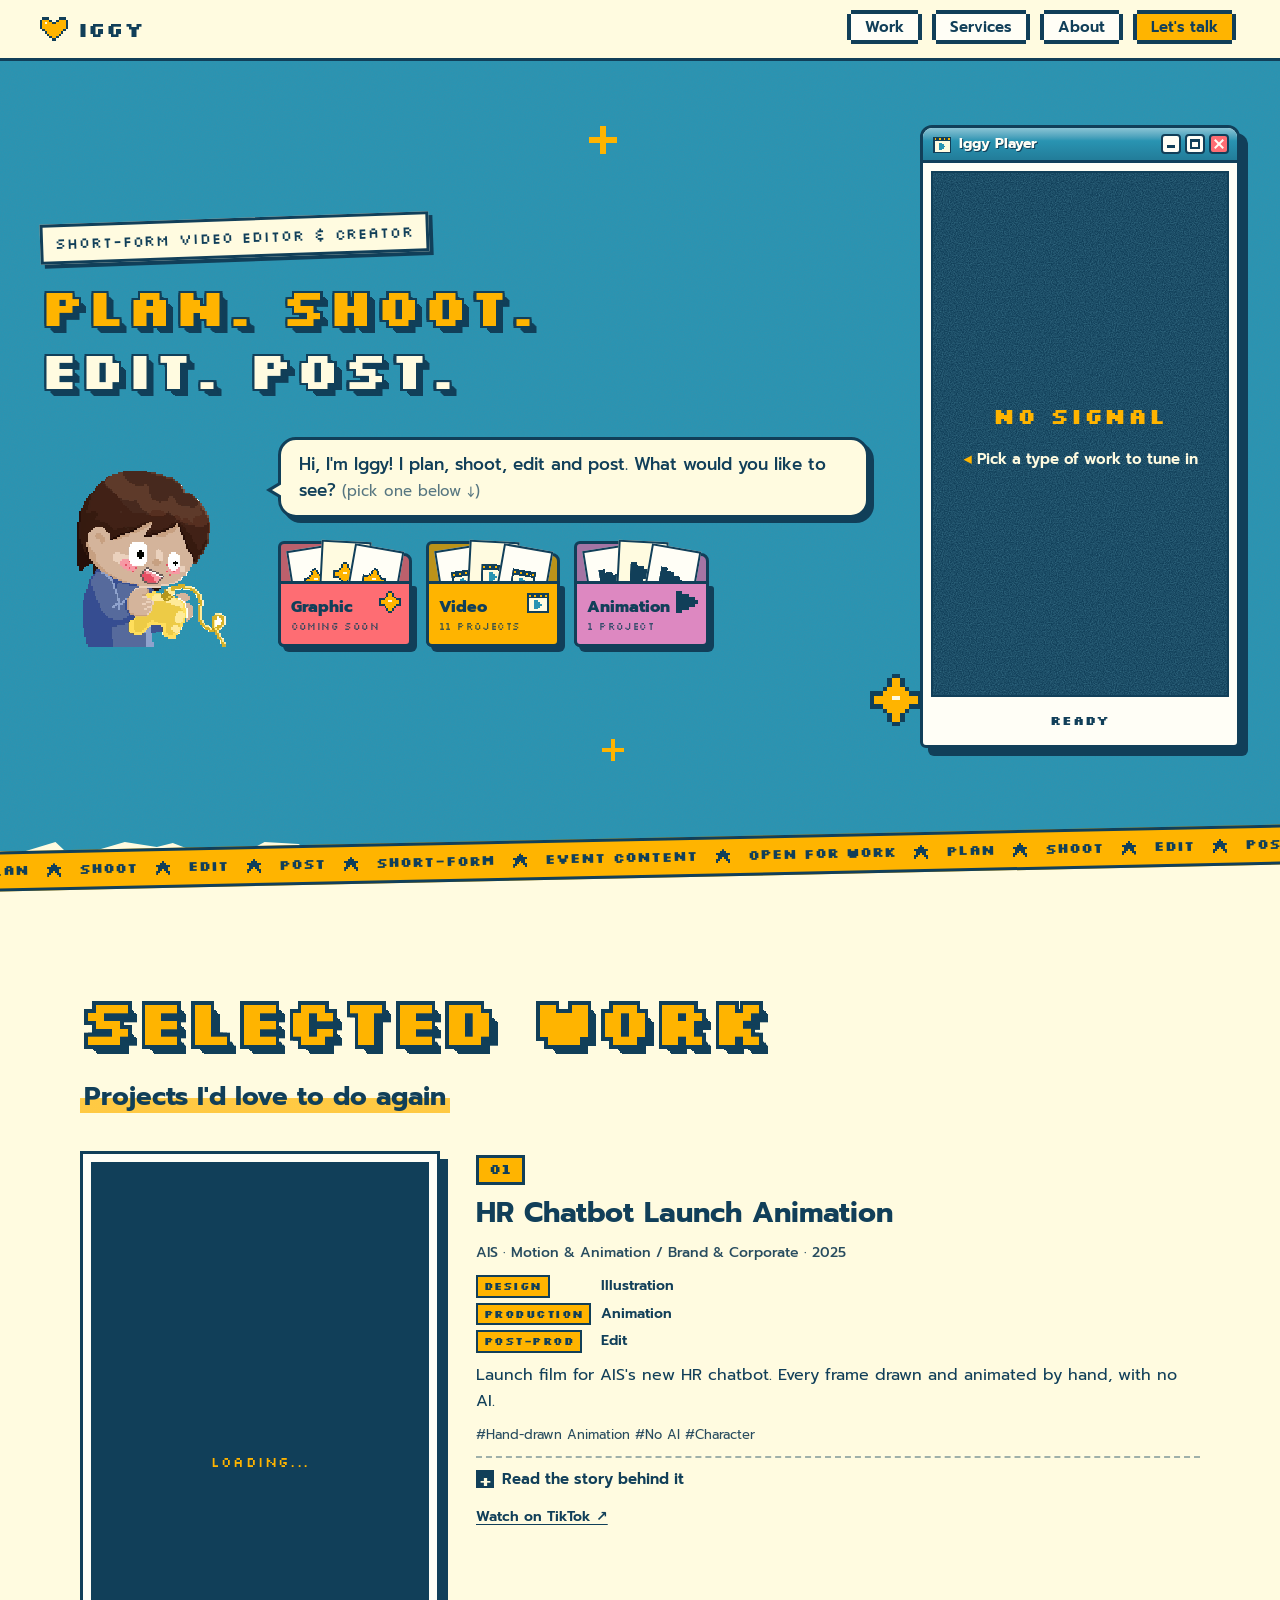
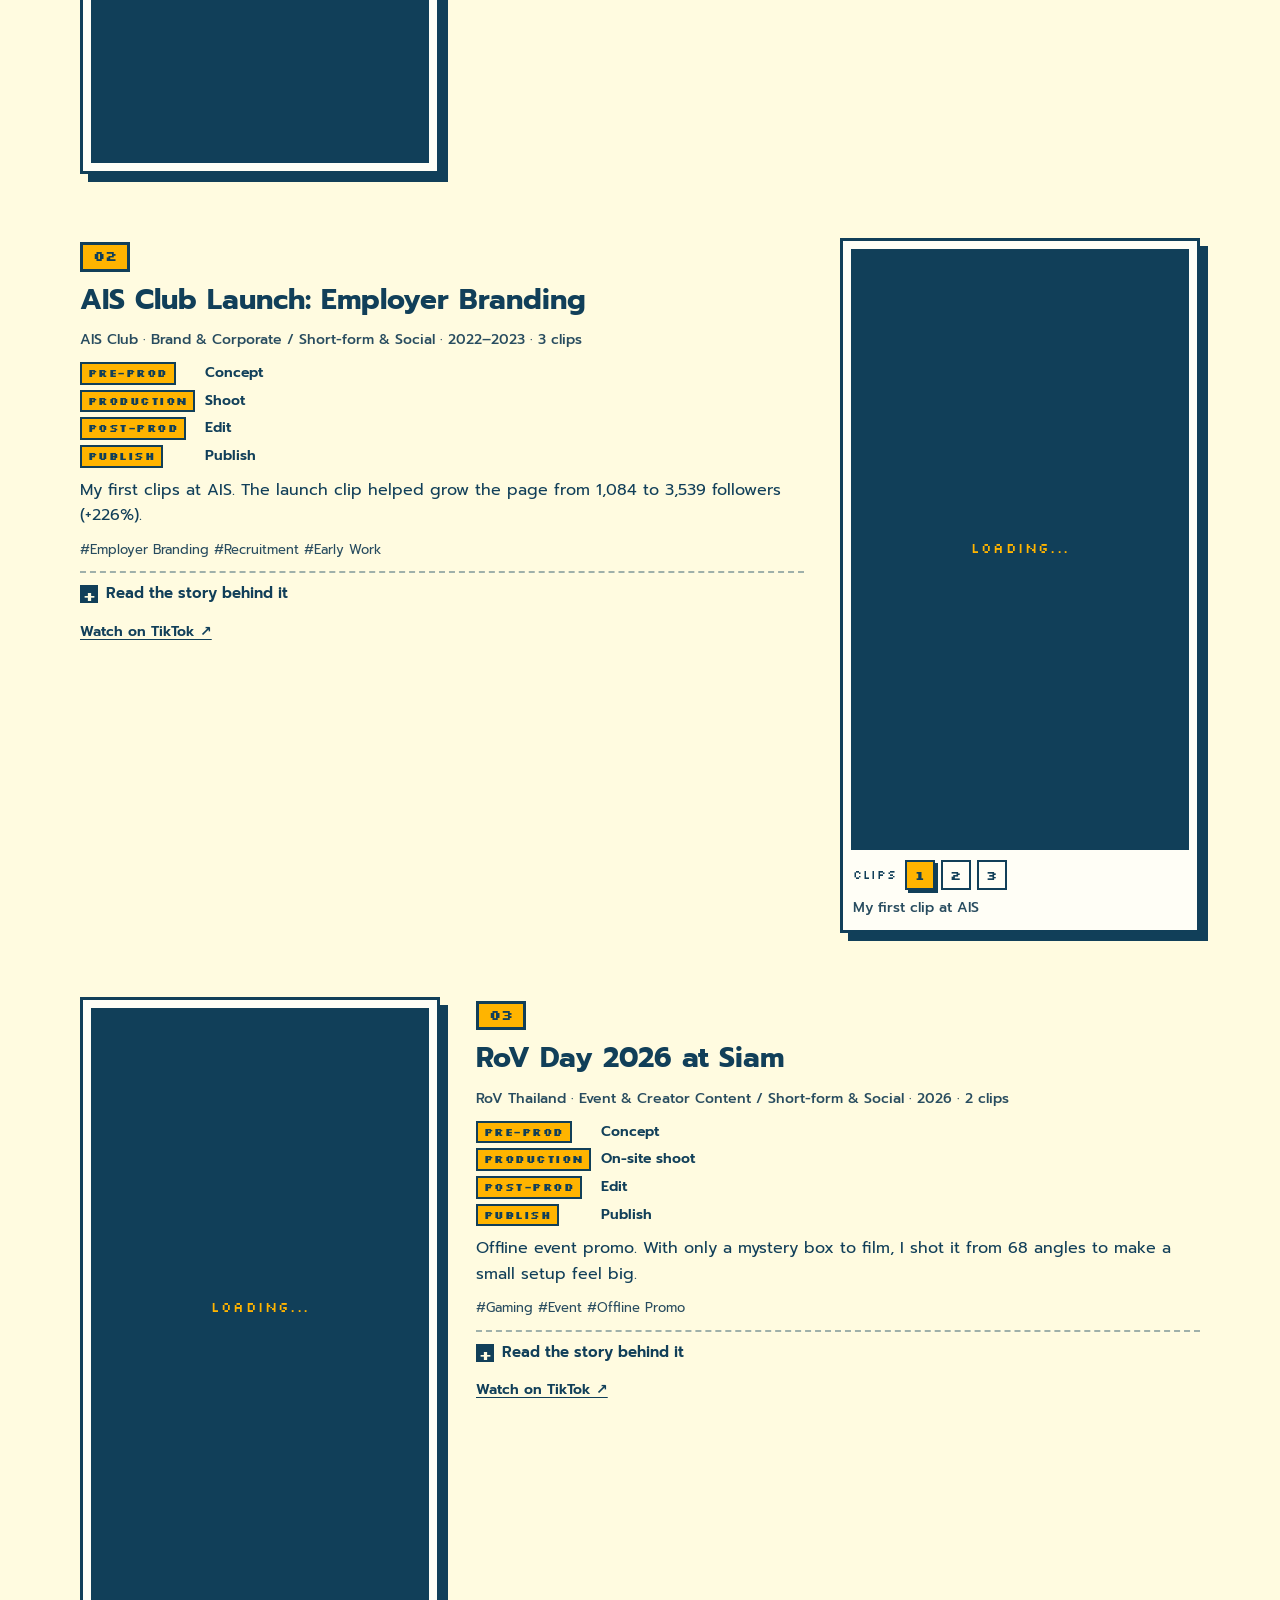
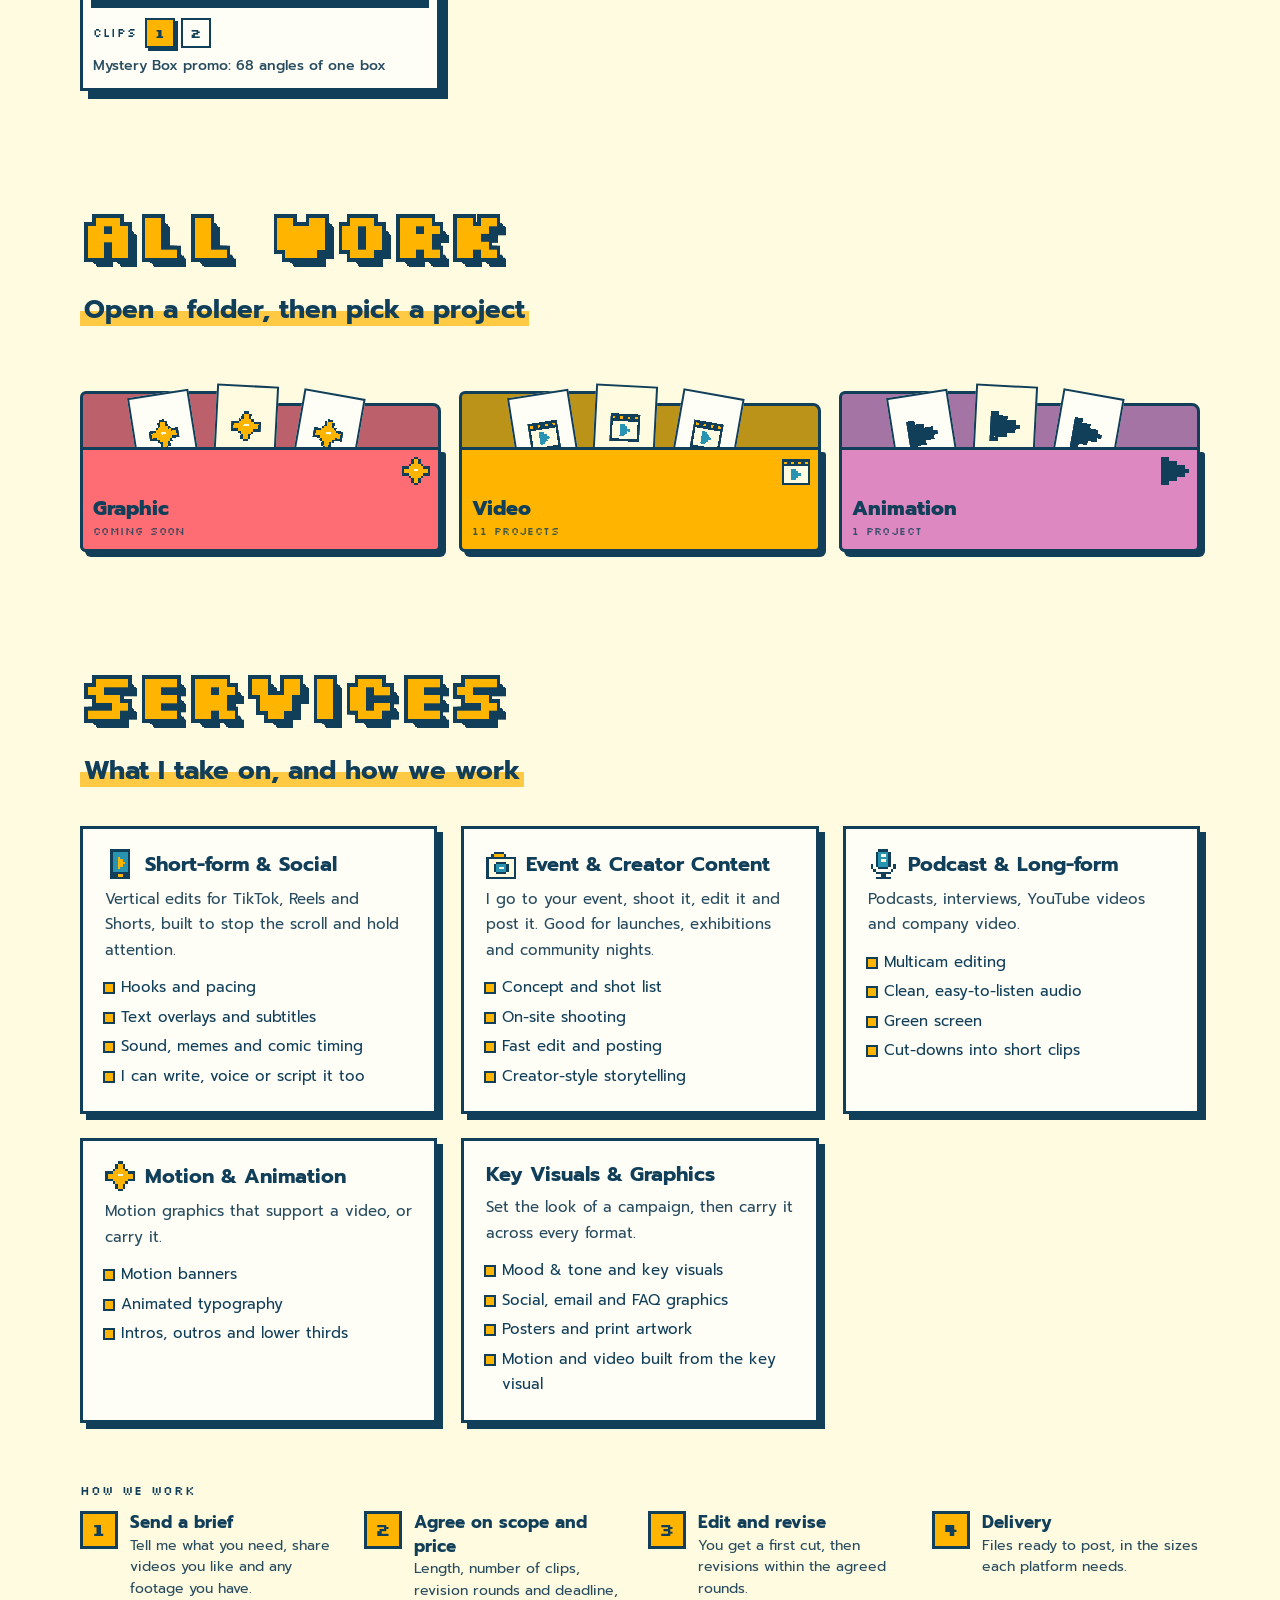
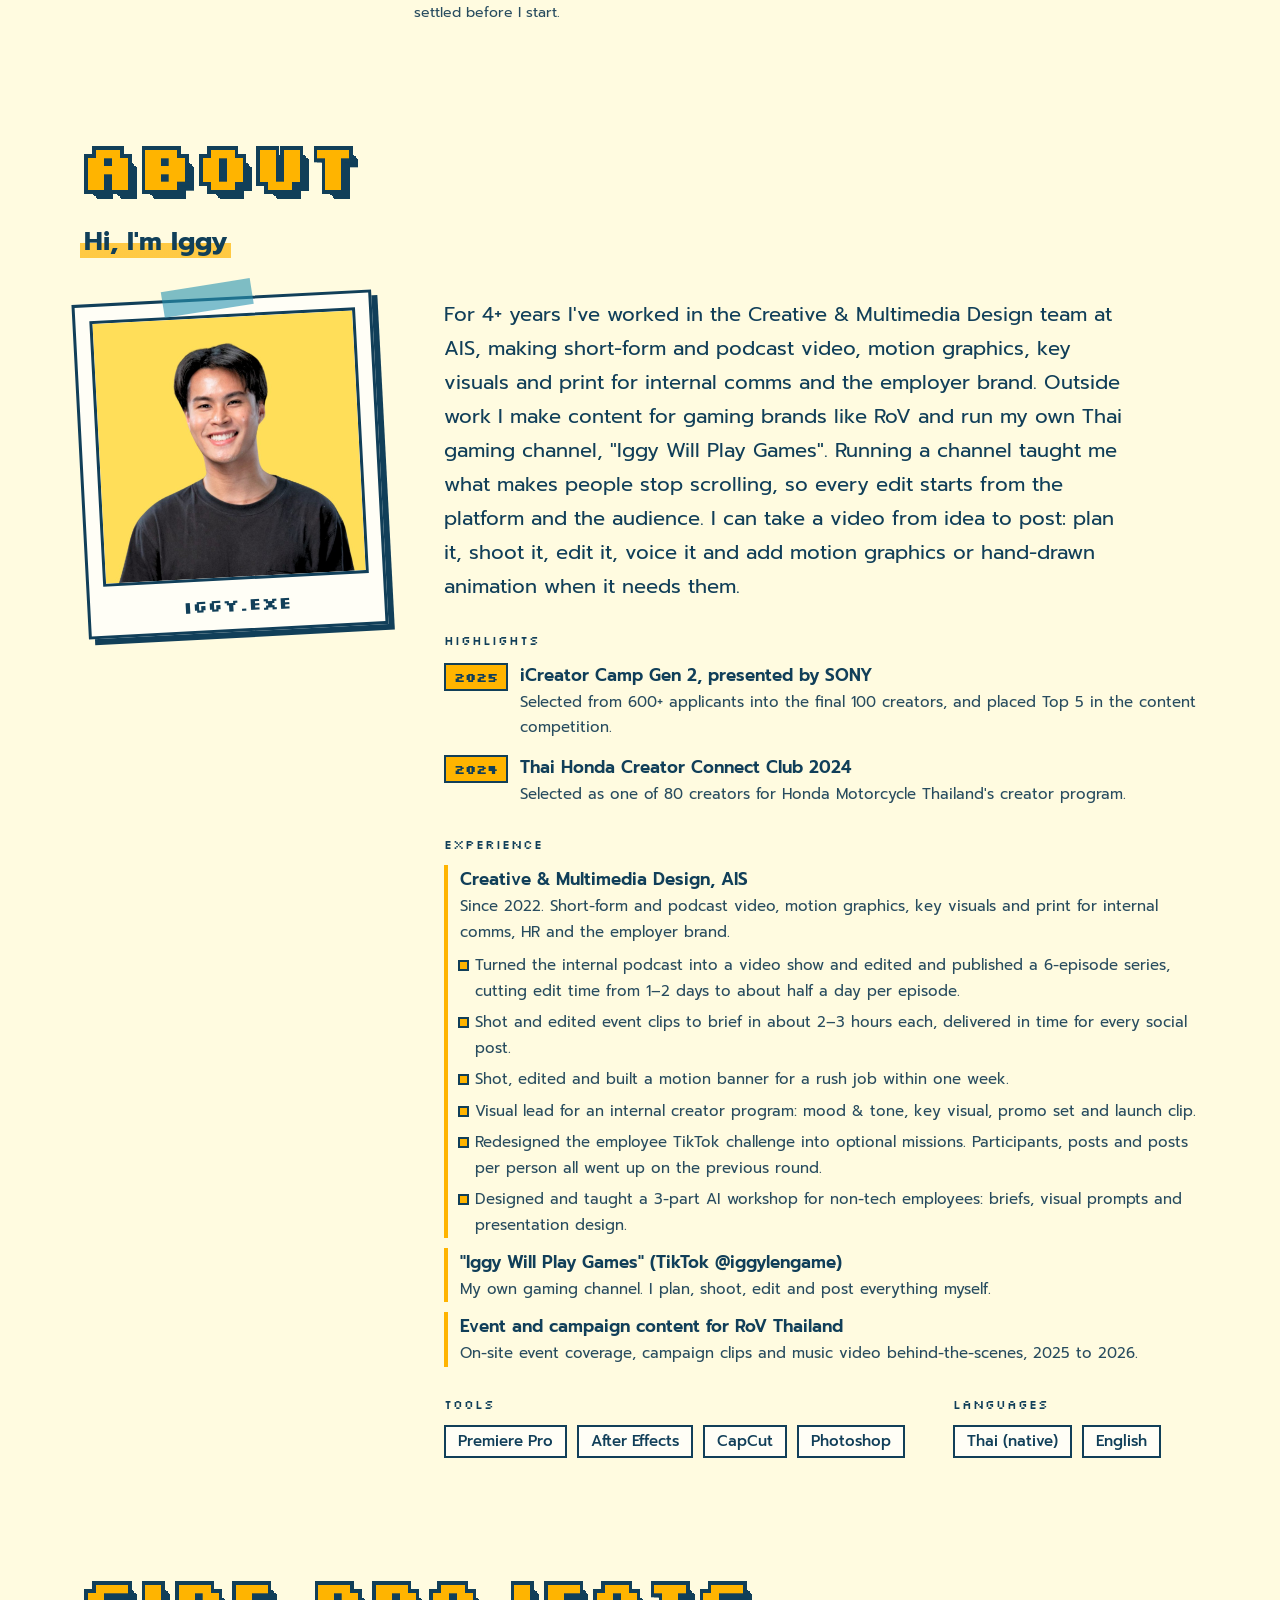
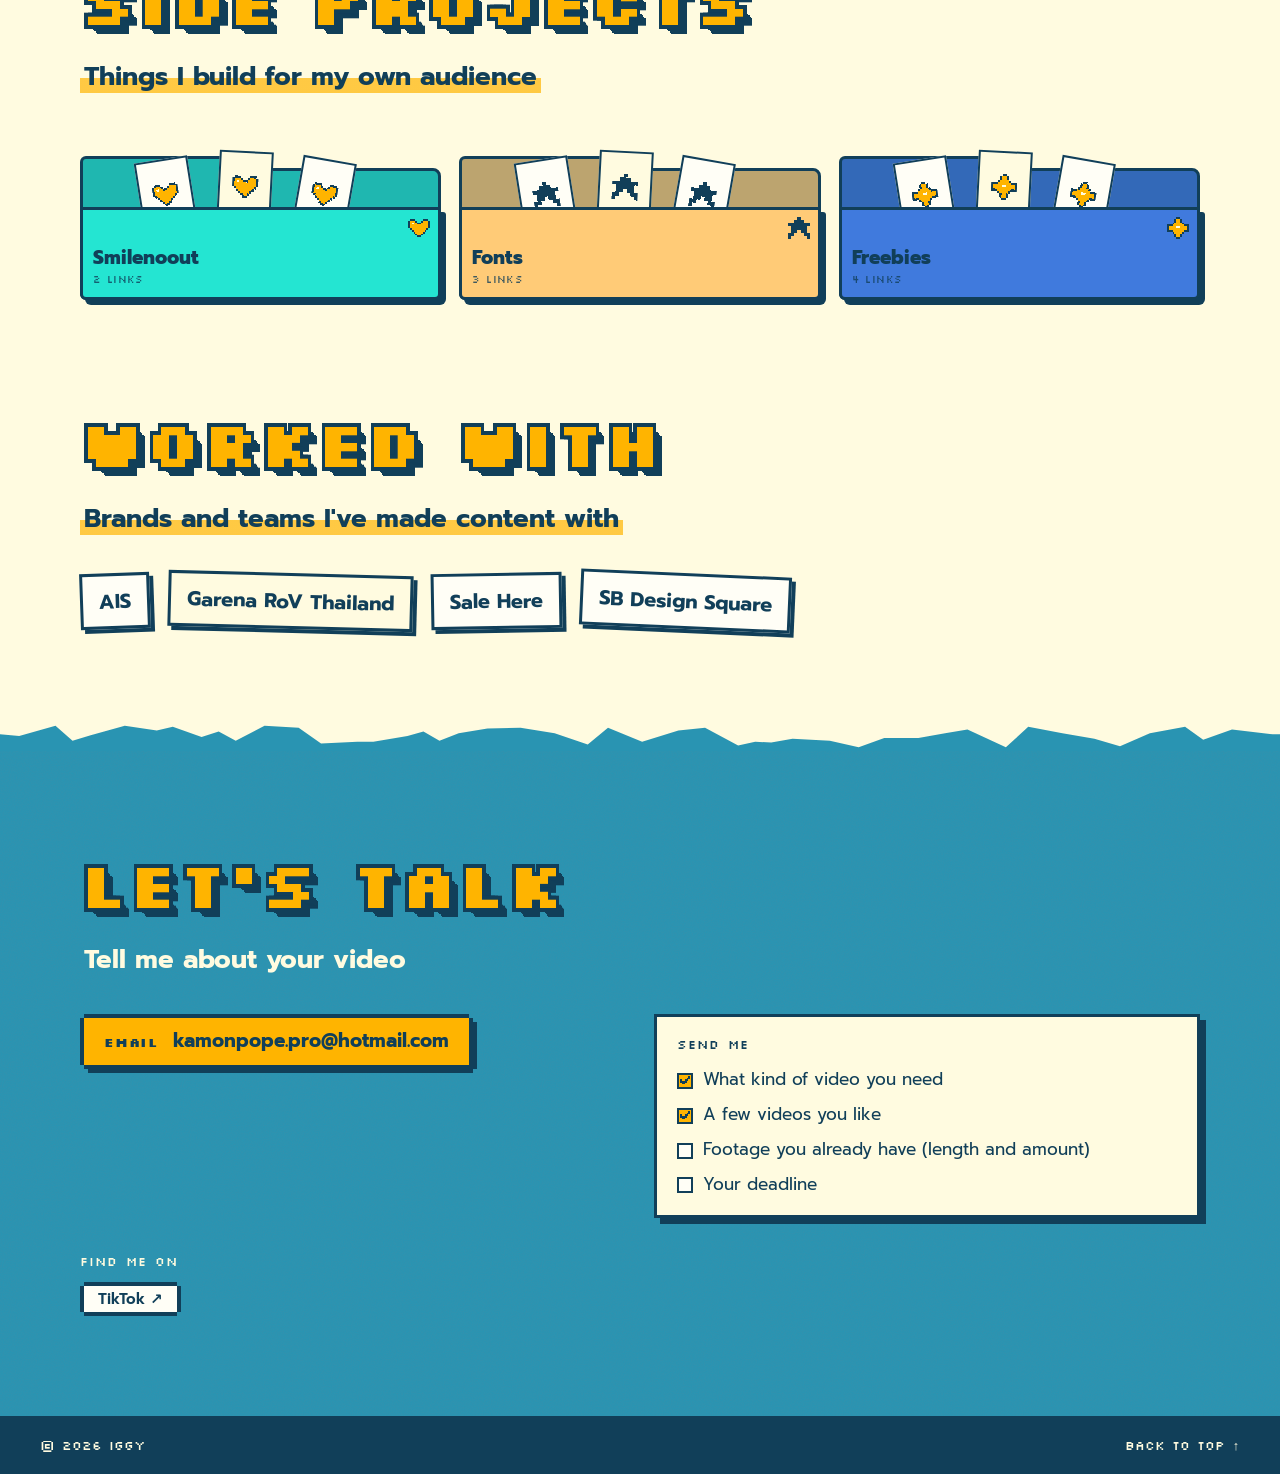
==== commit dda73a55: "Add SIDE PROJECTS folders: Smilenoout page, fonts, freebies - New section before Worked With, using " ====
--- a/public/index.html
+++ b/public/index.html
@@ -155,6 +155,16 @@
       </div>
     </section>
 
+    <!-- ===== โปรเจกต์ส่วนตัว (โฟลเดอร์ OTHER) ===== -->
+    <section id="side" class="section side">
+      <div class="section-head">
+        <h2 class="px-title">SIDE PROJECTS</h2>
+        <p class="section-sub"><mark>Things I build for my own audience</mark></p>
+      </div>
+      <div class="side-tabs" id="side-tabs" role="tablist" aria-label="Side projects"></div>
+      <div class="side-panel" id="side-panel" hidden></div>
+    </section>
+
     <!-- ===== เคยทำงานกับ ===== -->
     <section id="clients" class="section clients">
       <div class="section-head">
--- a/public/style.css
+++ b/public/style.css
@@ -856,6 +856,45 @@
 .moment img { width: 100%; aspect-ratio: 4 / 5; object-fit: cover; border: 2px solid var(--ink); background: var(--sand); }
 .moment figcaption { font-size: 14px; font-weight: 600; padding-top: 8px; line-height: 1.4; }
 
+/* ---------- SIDE PROJECTS ---------- */
+.side-tabs { display: flex; gap: 18px; align-items: flex-end; padding-top: 18px; }
+.side-tab { flex: 1 1 0; min-width: 0; height: 150px; }
+.side-tab .folder-name { font-size: 19px; }
+.side-tab .peek-card { width: auto; height: 78%; }
+.side-tab .folder-peek { bottom: 38%; }
+.side-tab .peek-1 { left: 10%; } .side-tab .peek-2 { left: 36%; } .side-tab .peek-3 { left: 62%; }
+.side-panel {
+  margin-top: 26px; padding: 20px 22px; display: flex; flex-direction: column; gap: 14px;
+  background: var(--paper); border: 3px solid var(--ink); box-shadow: 8px 8px 0 var(--ink);
+  border-top: 10px solid var(--side-accent, var(--yellow));
+}
+.side-title { font-size: 24px; font-weight: 800; }
+.side-intro { color: var(--ink-2); max-width: 640px; }
+.side-stats { list-style: none; margin: 0; padding: 0; display: grid; gap: 12px; grid-template-columns: repeat(auto-fit, minmax(min(100%, 150px), 1fr)); }
+.side-stats li { display: flex; flex-direction: column; padding: 12px 14px; border: 3px solid var(--ink); background: color-mix(in srgb, var(--side-accent) 28%, var(--paper)); }
+.side-stats strong { font-family: var(--pixel); font-size: clamp(24px, 3vw, 34px); line-height: 1.1; }
+.side-stats span { font-size: 14px; font-weight: 600; }
+.side-asof { font-size: 13px; color: var(--ink-2); margin-top: -6px; }
+.side-items { list-style: none; margin: 0; padding: 0; display: grid; gap: 10px; grid-template-columns: repeat(auto-fit, minmax(min(100%, 280px), 1fr)); }
+.side-items a {
+  display: grid; grid-template-columns: minmax(0, 1fr) auto; gap: 2px 10px; align-items: center;
+  padding: 12px 14px; text-decoration: none; color: var(--ink);
+  background: var(--paper); border: 3px solid var(--ink); box-shadow: 4px 4px 0 var(--ink);
+  transition: background-color .15s;
+}
+.side-items a:hover { background: color-mix(in srgb, var(--side-accent) 35%, var(--paper)); }
+.side-items a:focus-visible { outline: 3px dashed var(--ink); outline-offset: 4px; }
+.side-item-title { font-weight: 700; grid-column: 1; }
+.side-item-meta { font-size: 13px; color: var(--ink-2); grid-column: 1; }
+.side-item-go { grid-column: 2; grid-row: 1 / span 2; font-weight: 700; }
+@media (max-width: 899px) {
+  .side-tabs { gap: 10px; }
+  .side-tab { height: 108px; }
+  .side-tab .folder-name { font-size: 13px; overflow-wrap: normal; padding-right: 16px; }
+  .side-tab .folder-count { font-size: 9px; }
+  .side-panel { padding: 14px; box-shadow: 5px 5px 0 var(--ink); }
+}
+
 /* ---------- เคยทำงานกับ ---------- */
 .client-list { list-style: none; margin: 0; padding: 0; display: flex; flex-wrap: wrap; gap: 14px 18px; }
 .client {
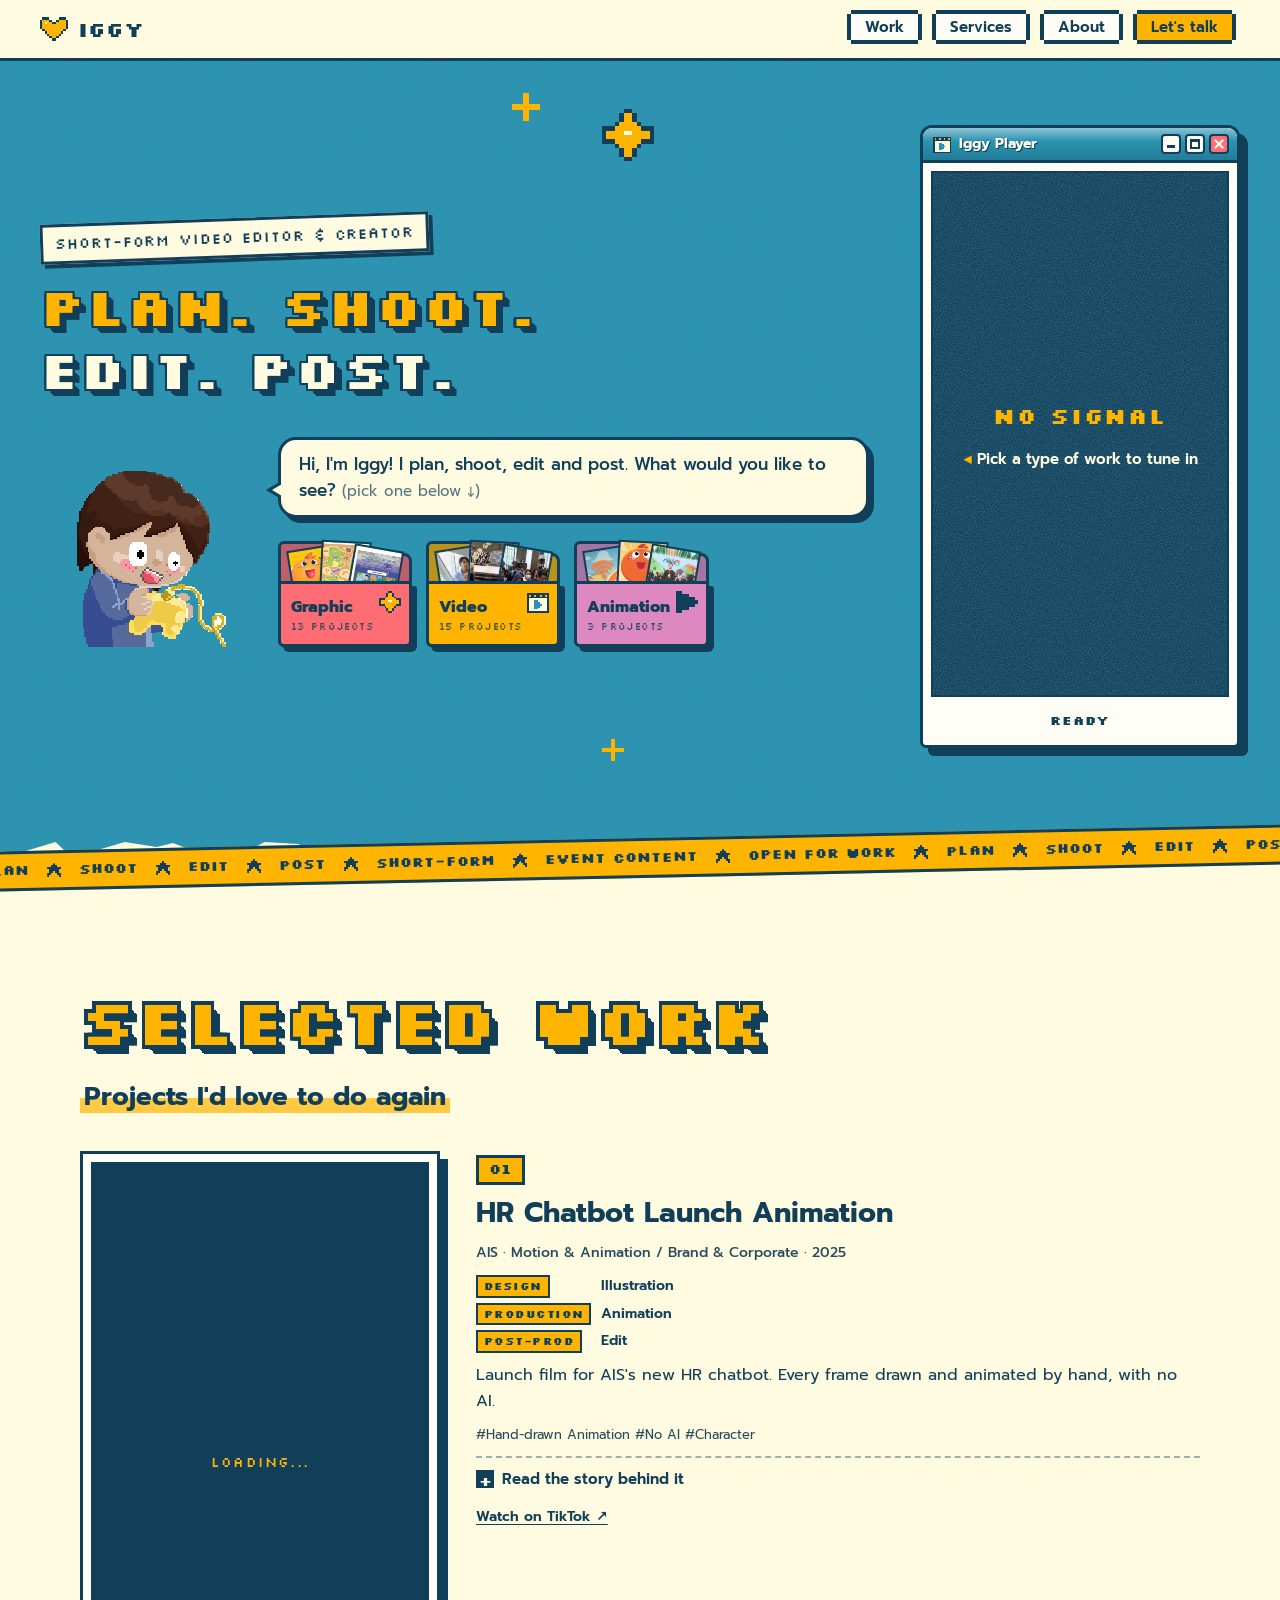
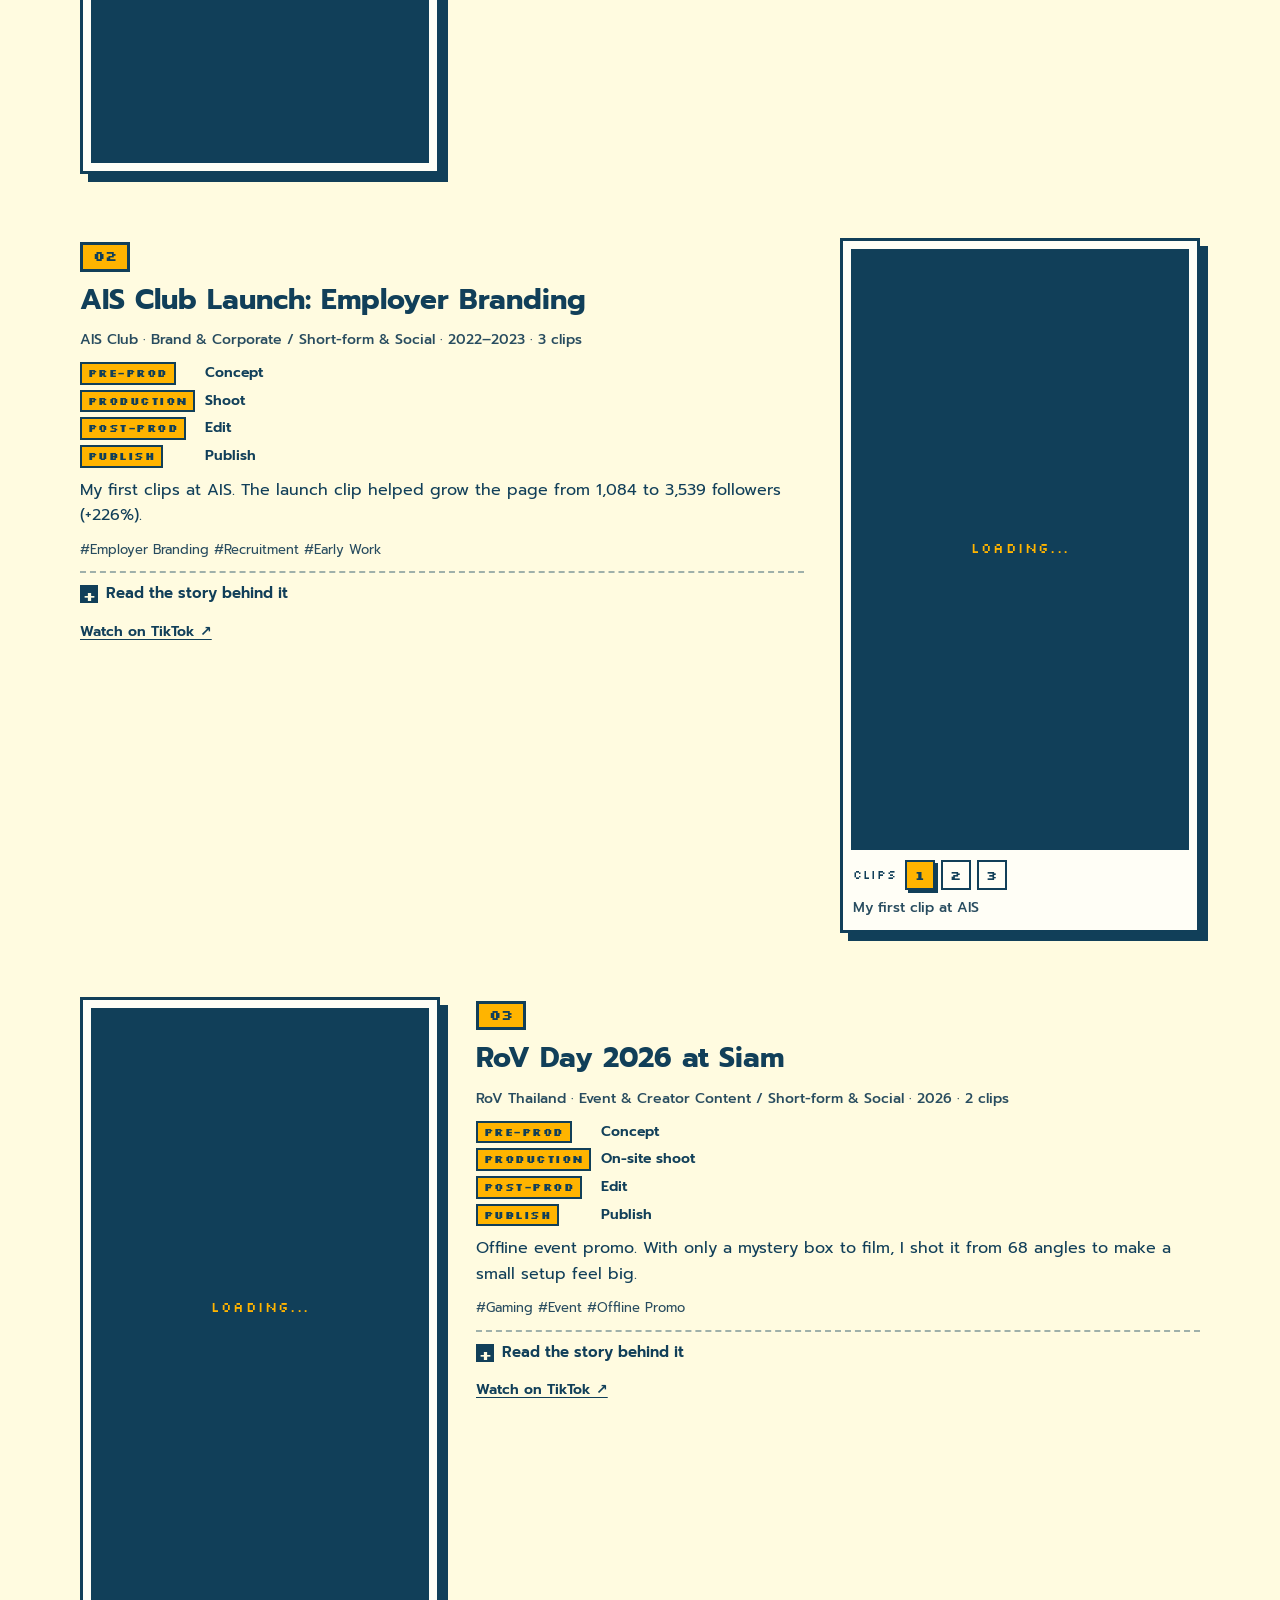
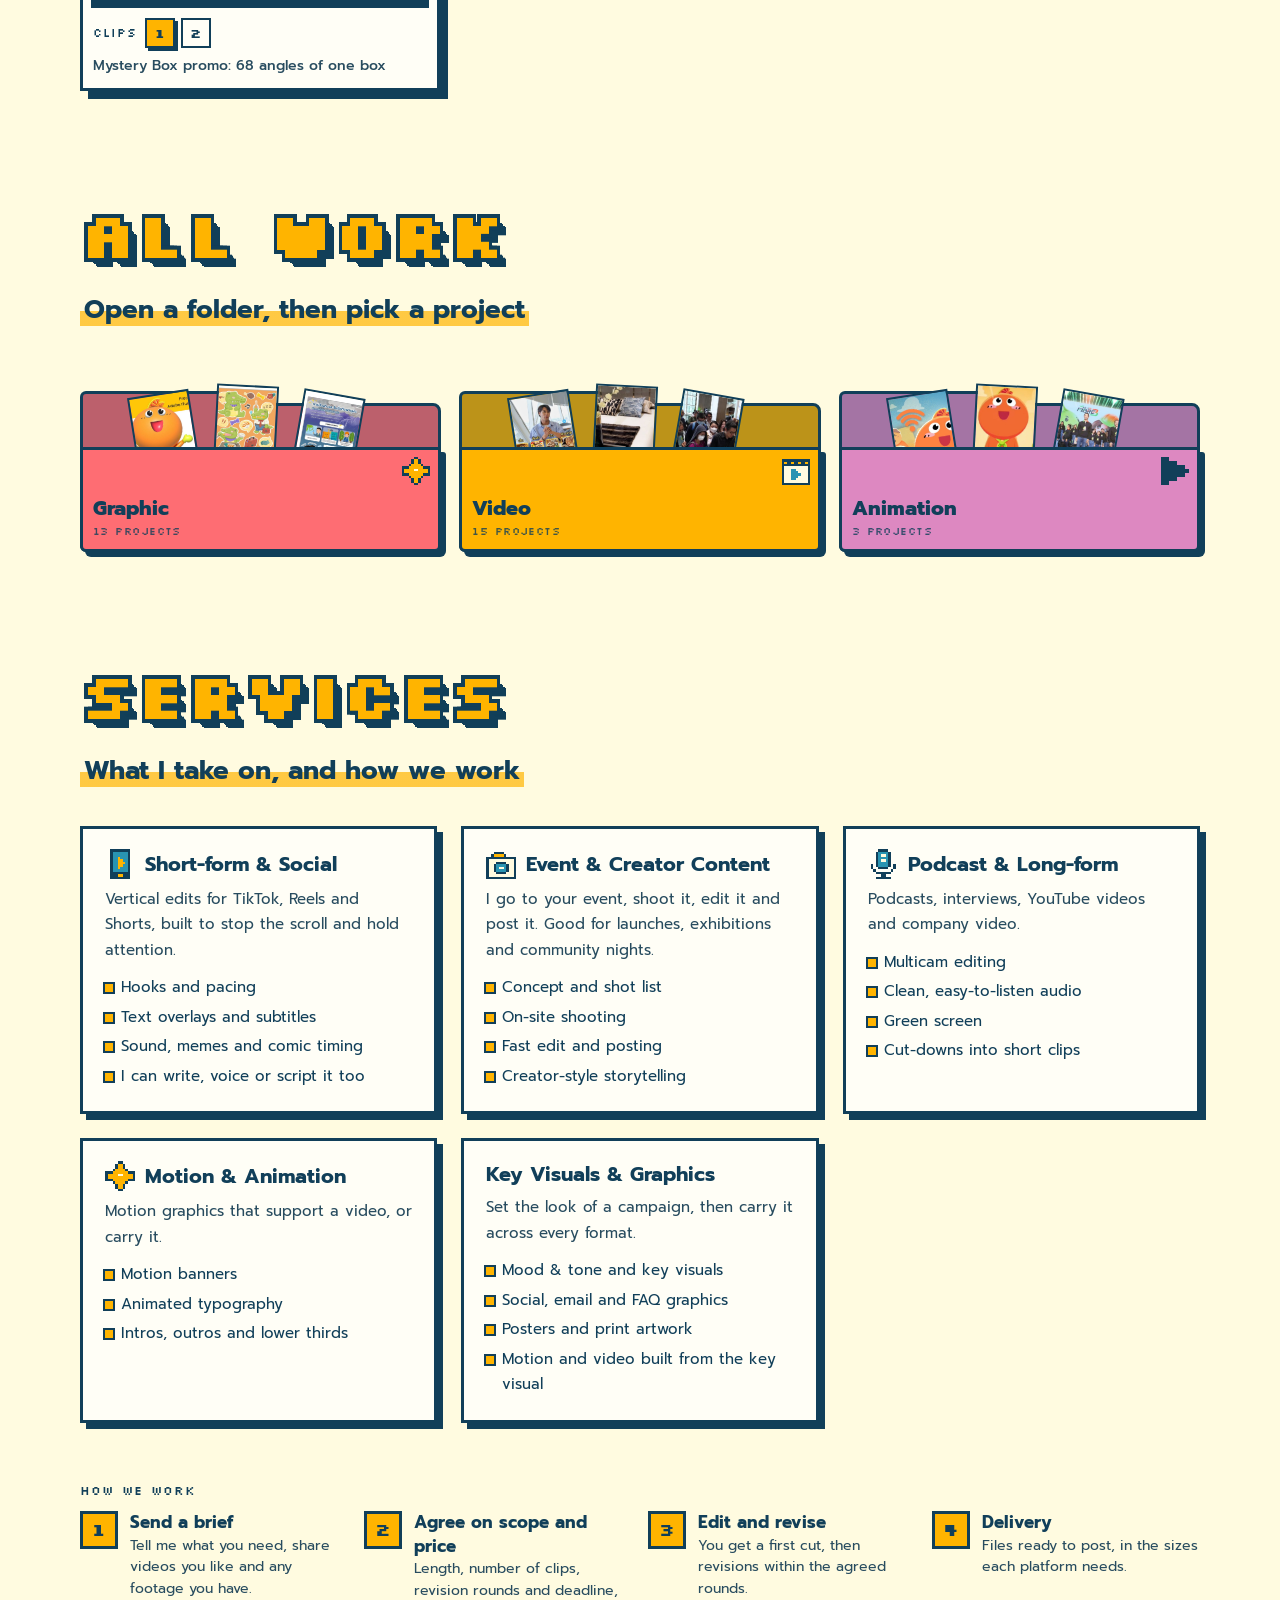
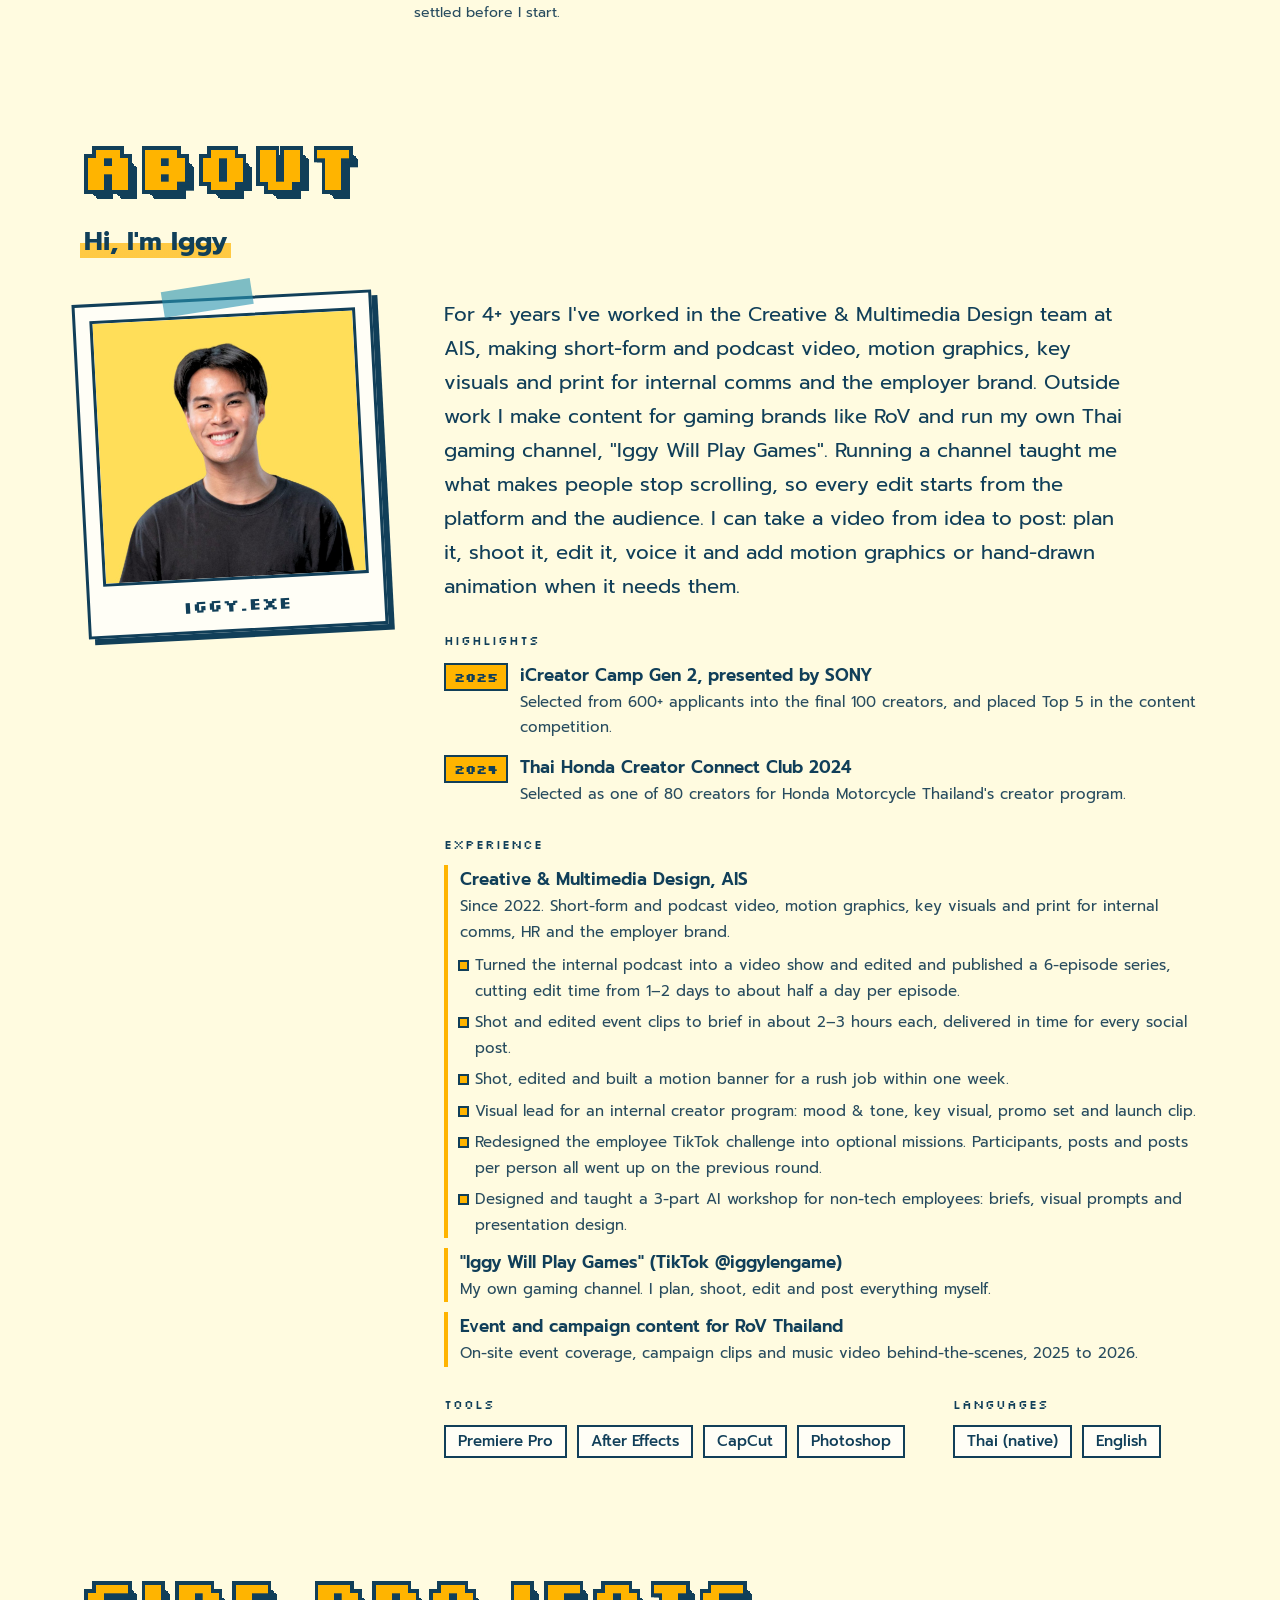
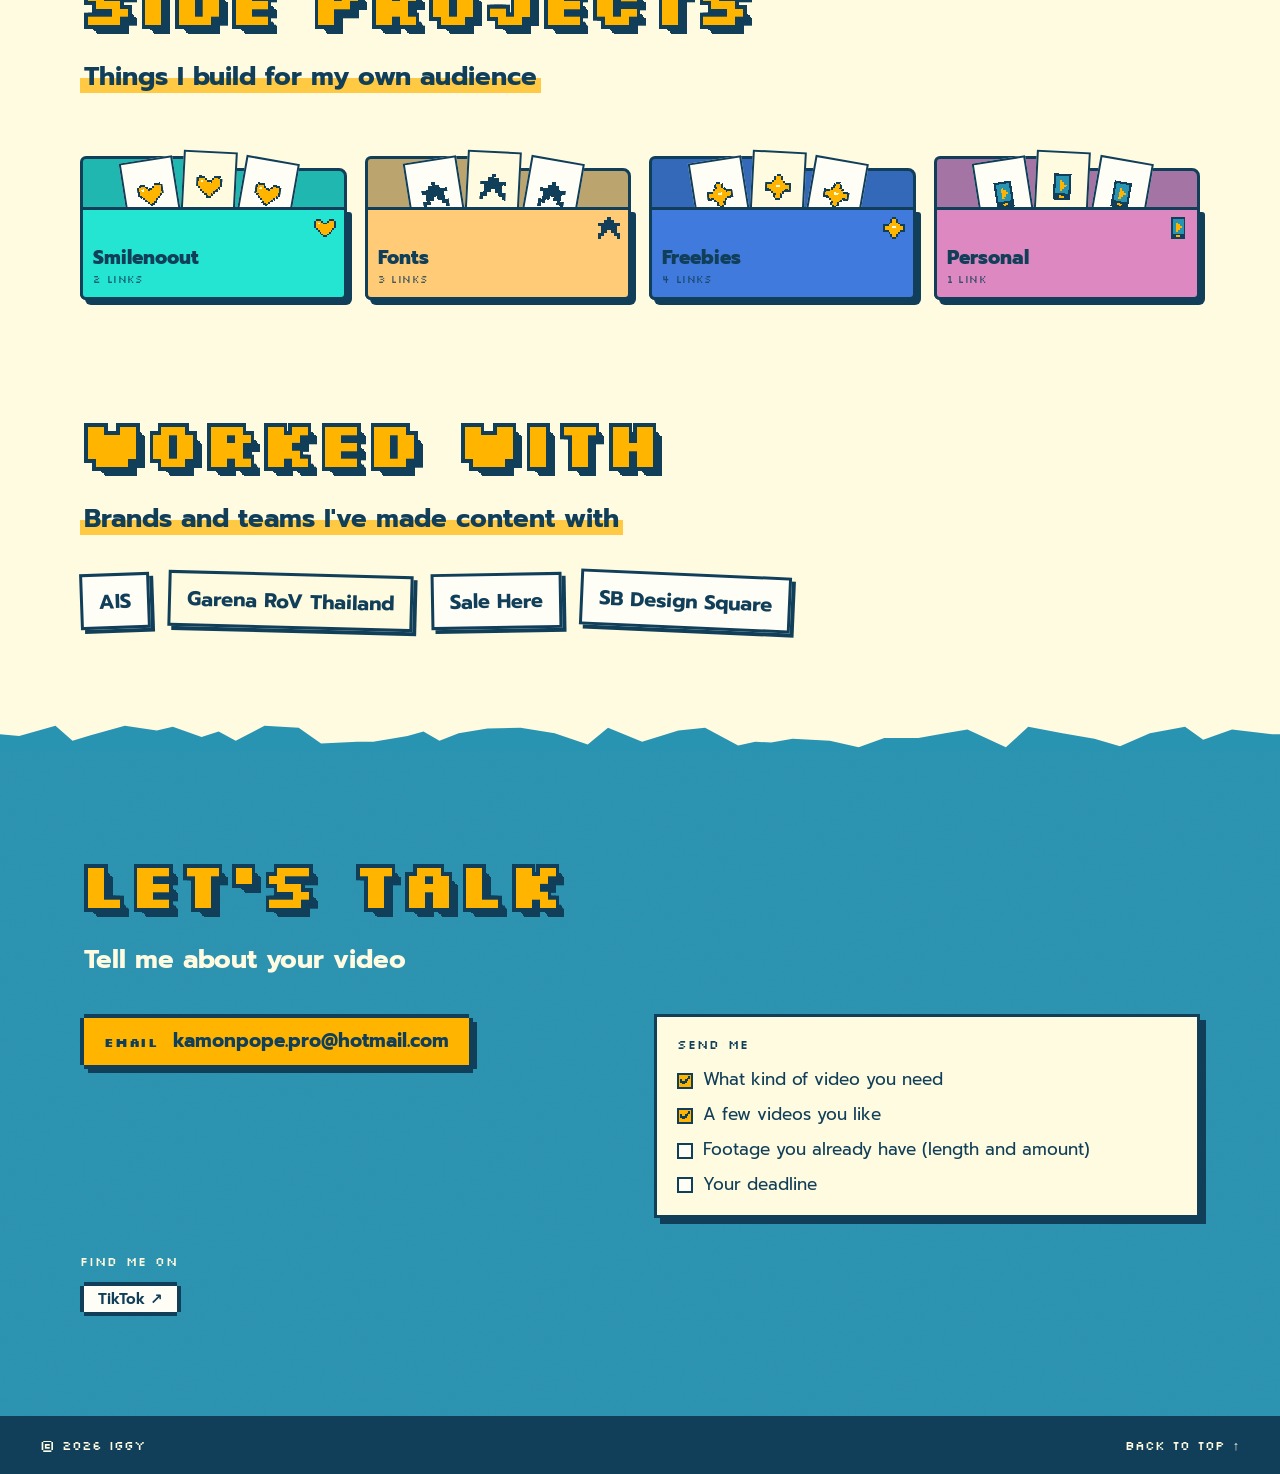
==== commit 769e9b1f: "Add Canva portfolio work and fix Cloudflare preview builds - wrangler.jsonc gets an empty previews b" ====
--- a/public/index.html
+++ b/public/index.html
@@ -28,7 +28,7 @@
     <!-- ===== 02 HERO ===== -->
     <section class="hero grain">
       <span class="sticker sticker-main" data-sprite="sparkle" style="--x:4%;--y:7%;--s:52px;--d:0s"></span>
-      <span class="sticker hide-sm" data-sprite="plus" style="--x:46%;--y:8%;--s:28px;--d:.2s"></span>
+      <span class="sticker hide-sm" data-sprite="plus" style="--x:40%;--y:4%;--s:28px;--d:.2s"></span>
       <span class="sticker hide-sm" data-sprite="plus" style="--x:47%;--y:84%;--s:22px;--d:.3s"></span>
 
       <div class="hero-grid">
--- a/public/style.css
+++ b/public/style.css
@@ -382,6 +382,7 @@
 .win-screen { position: relative; margin: 8px 8px 4px; border: 2px solid var(--ink); background: var(--ink); overflow: hidden; }
 .win-screen .player.is-vertical, .win-off { width: calc(min(58vh, 620px) * 9 / 16); max-width: calc(100vw - 80px); }
 .win-screen .player.is-horizontal { width: min(560px, calc(100vw - 80px)); }
+@media (min-width: 900px) { .hero .win-screen .player.is-horizontal { width: min(460px, 33vw); } }
 .win-off {
   aspect-ratio: 9 / 16; display: grid; place-content: center; gap: 14px;
   padding: 18px; text-align: center; color: var(--cream);
@@ -436,7 +437,7 @@
 }
 
 @media (max-width: 899px) { .sticker-main { left: auto; right: 3%; top: .8%; } }
-@media (min-width: 900px) { .sticker-main { left: 68%; top: 76%; } }
+@media (min-width: 900px) { .sticker-main { left: 47%; top: 6%; } }
 
 /* ---------- ทีวีโชว์รีล ---------- */
 .reel { position: relative; z-index: 2; display: flex; flex-direction: column; align-items: center; gap: 14px; margin: 40px auto 0; min-width: 0; }
@@ -599,6 +600,12 @@
 .clip-tab:focus-visible { outline: 3px dashed var(--ink); outline-offset: 2px; }
 .clip-caption { flex-basis: 100%; font-size: 14px; font-weight: 500; color: var(--ink-2); min-height: 1.4em; }
 
+/* ---------- แกลเลอรีรูป (ผลงานที่ไม่มีคลิป) ---------- */
+.gallery-frame { display: block; background: var(--ink); border: 2px solid var(--ink); cursor: zoom-in; }
+.gallery-frame img { display: block; width: 100%; aspect-ratio: 16 / 9; object-fit: contain; background: var(--cream); }
+.reel-image { background: var(--cream); }
+.reel-image img { position: absolute; inset: 0; width: 100%; height: 100%; object-fit: contain; }
+
 /* ---------- ข้อมูลผลงาน (ใช้ทั้งงานเด่นและการ์ด) ---------- */
 .work-meta { font-size: 14px; font-weight: 500; color: var(--ink-2); }
 .roles { list-style: none; margin: 0; padding: 0; display: flex; flex-wrap: wrap; gap: 6px; }
@@ -681,7 +688,7 @@
 @media (max-width: 899px) {
   .lib-tabs { gap: 10px; }
   .lib-tab { height: 108px; }
-  .lib-tab .folder-name { font-size: 14px; }
+  .lib-tab .folder-name { font-size: 13px; overflow-wrap: normal; padding-right: 0; }
   .lib-tab .folder-count { font-size: 9px; }
   .lib-tab .folder-front .chip-icon { width: 16px; height: 16px; }
   .lib.is-open .lib-tab:not([aria-selected="true"]) { height: 92px; }
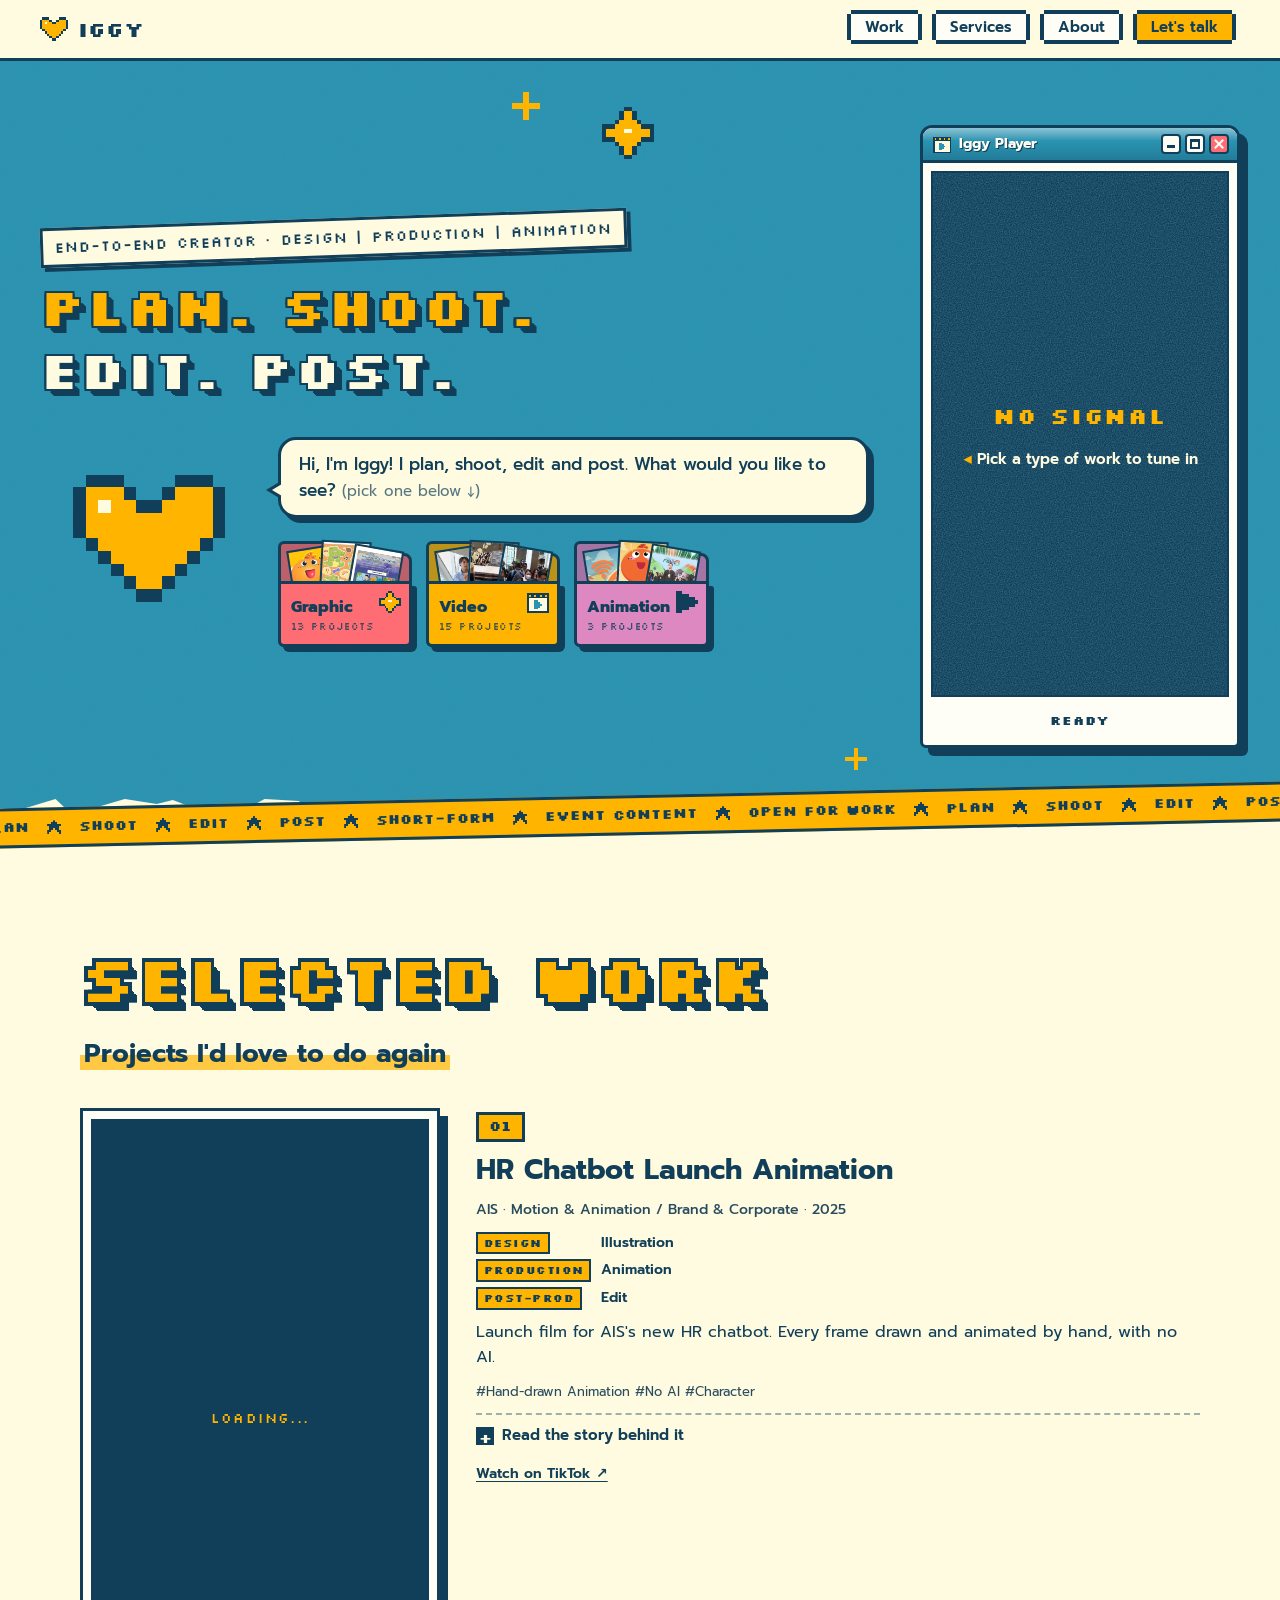
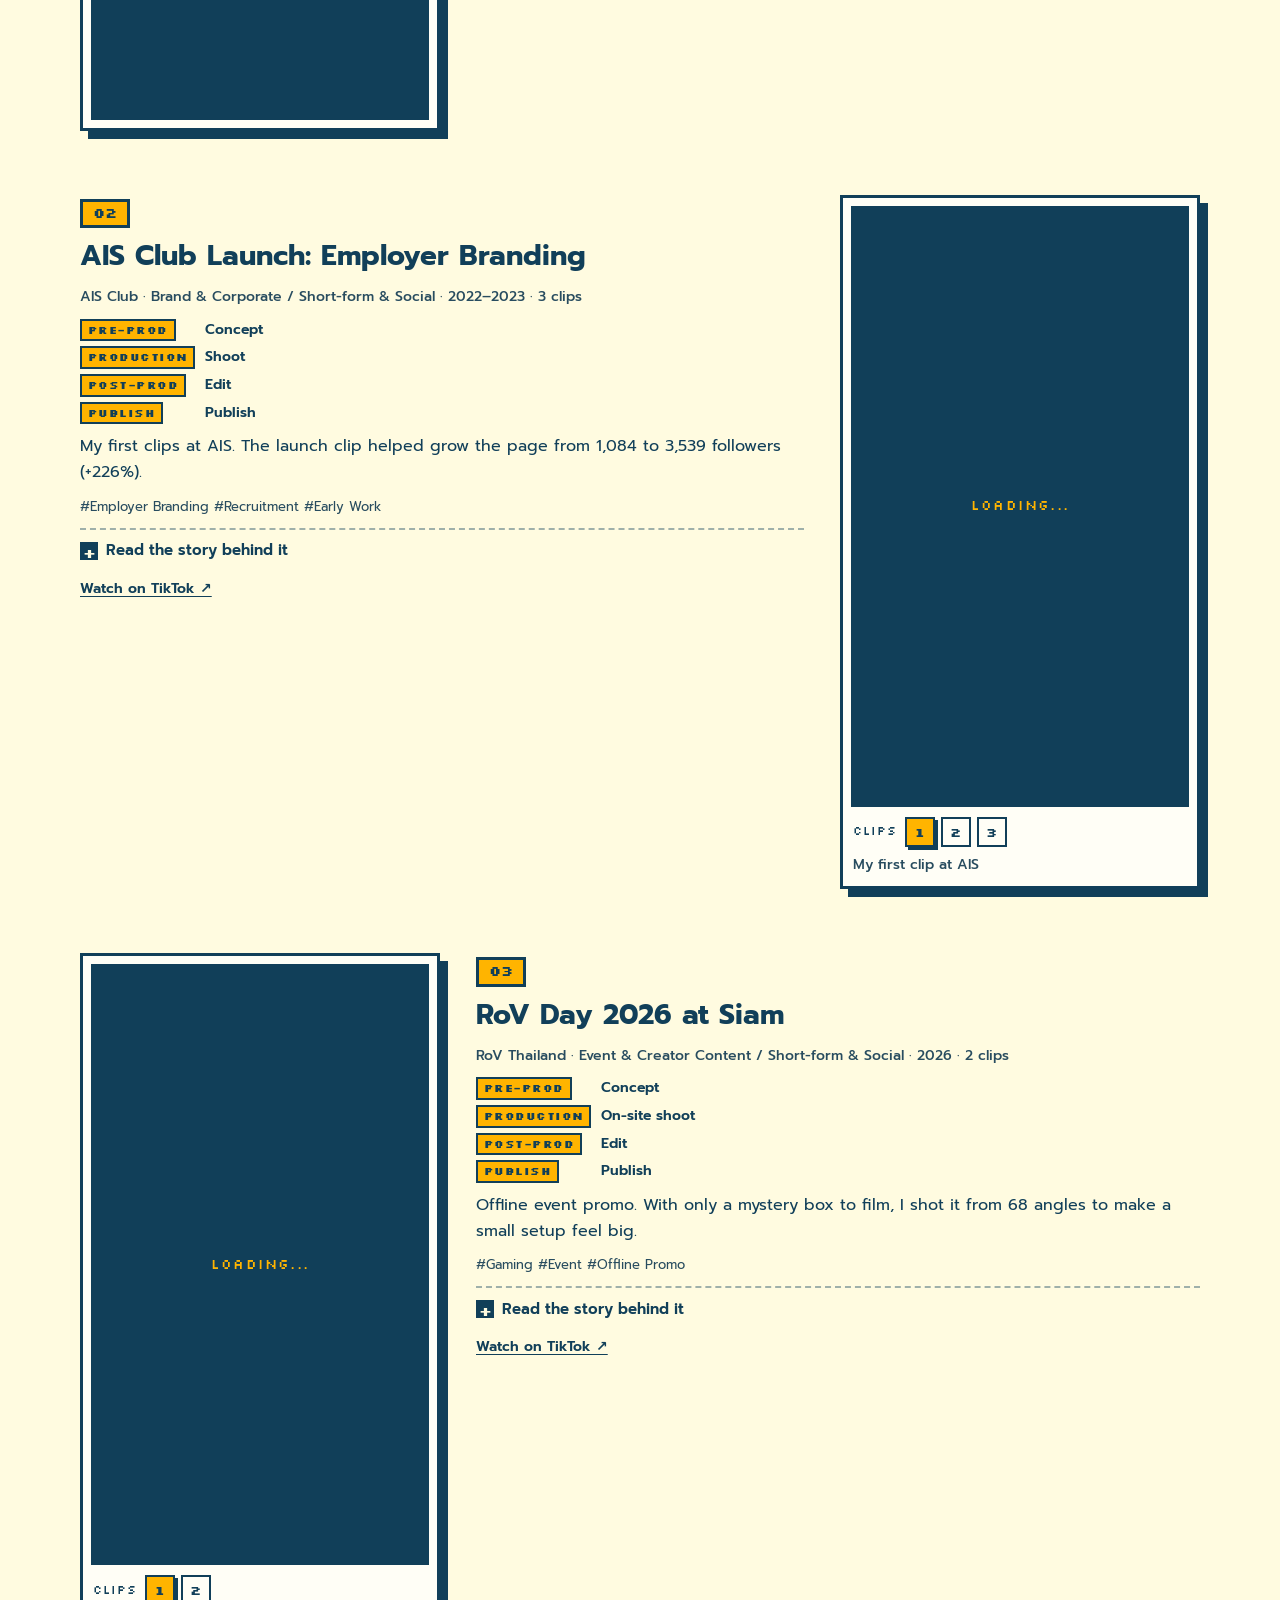
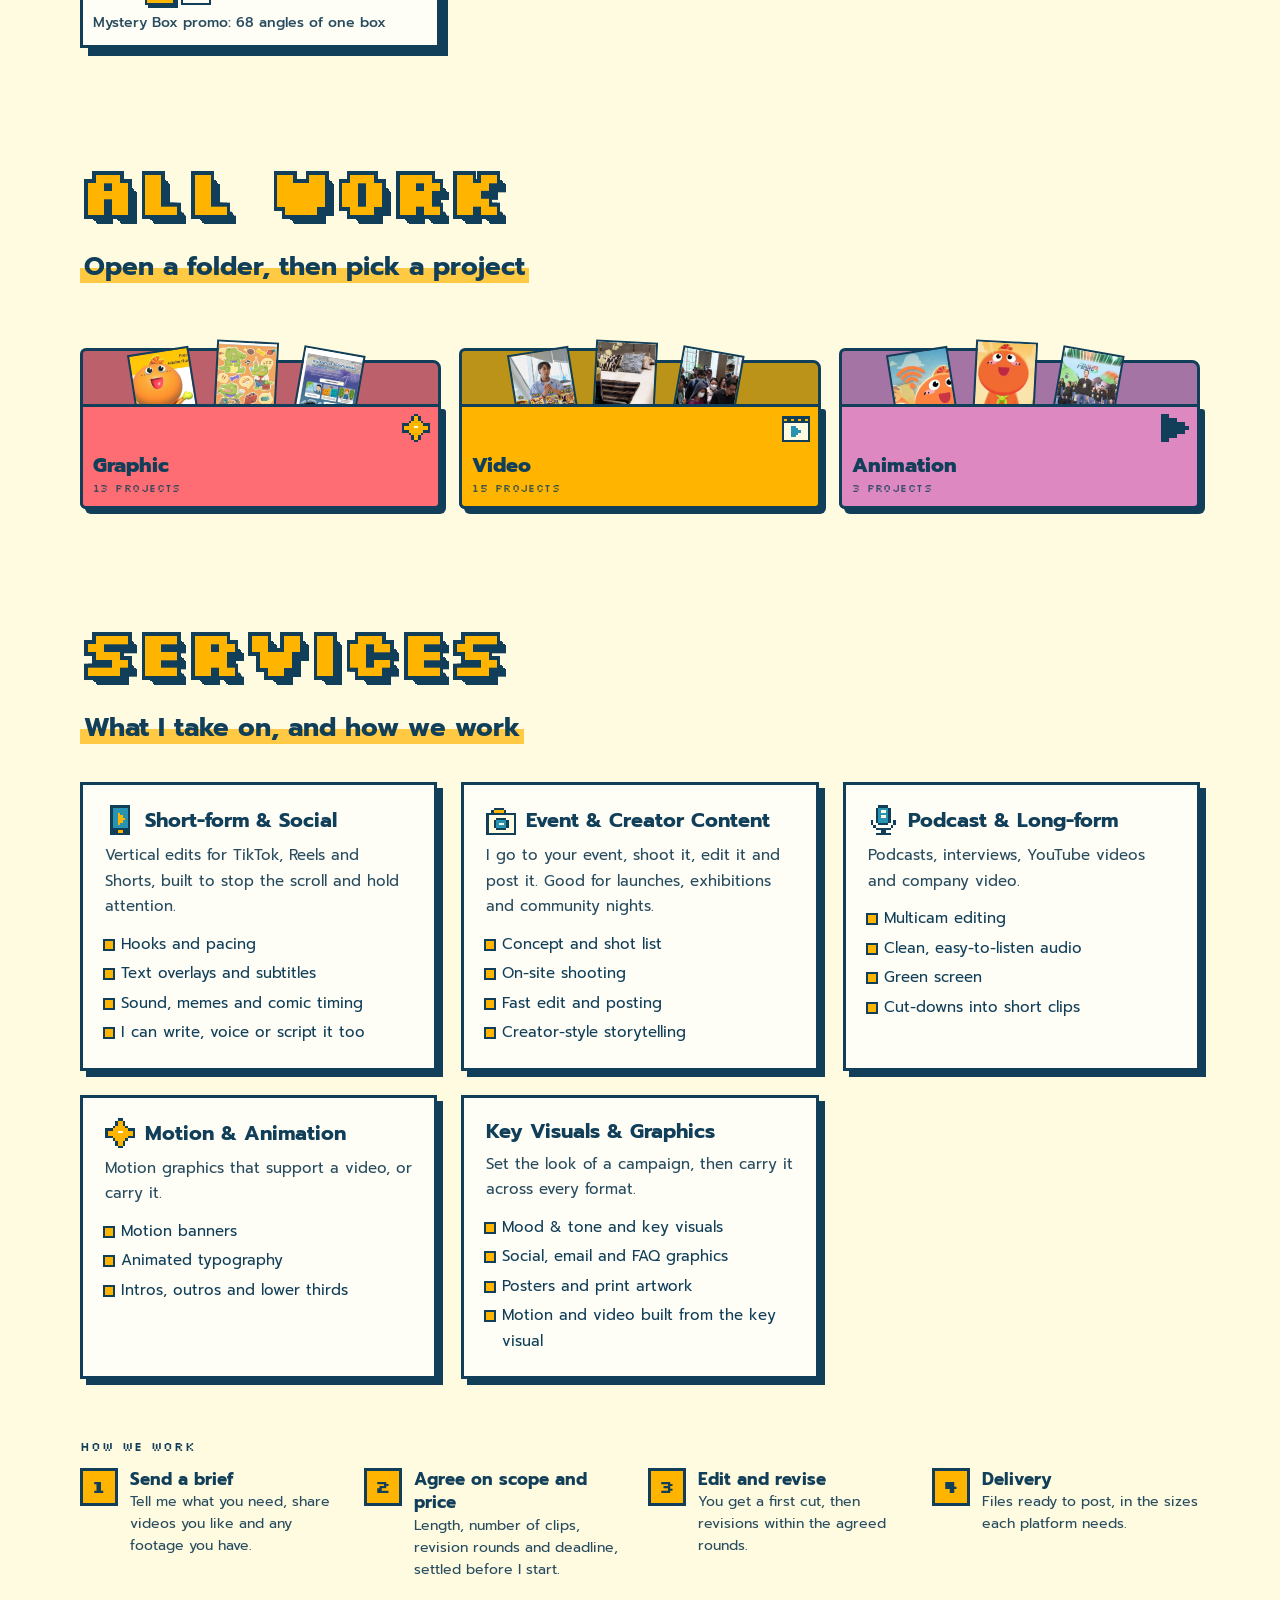
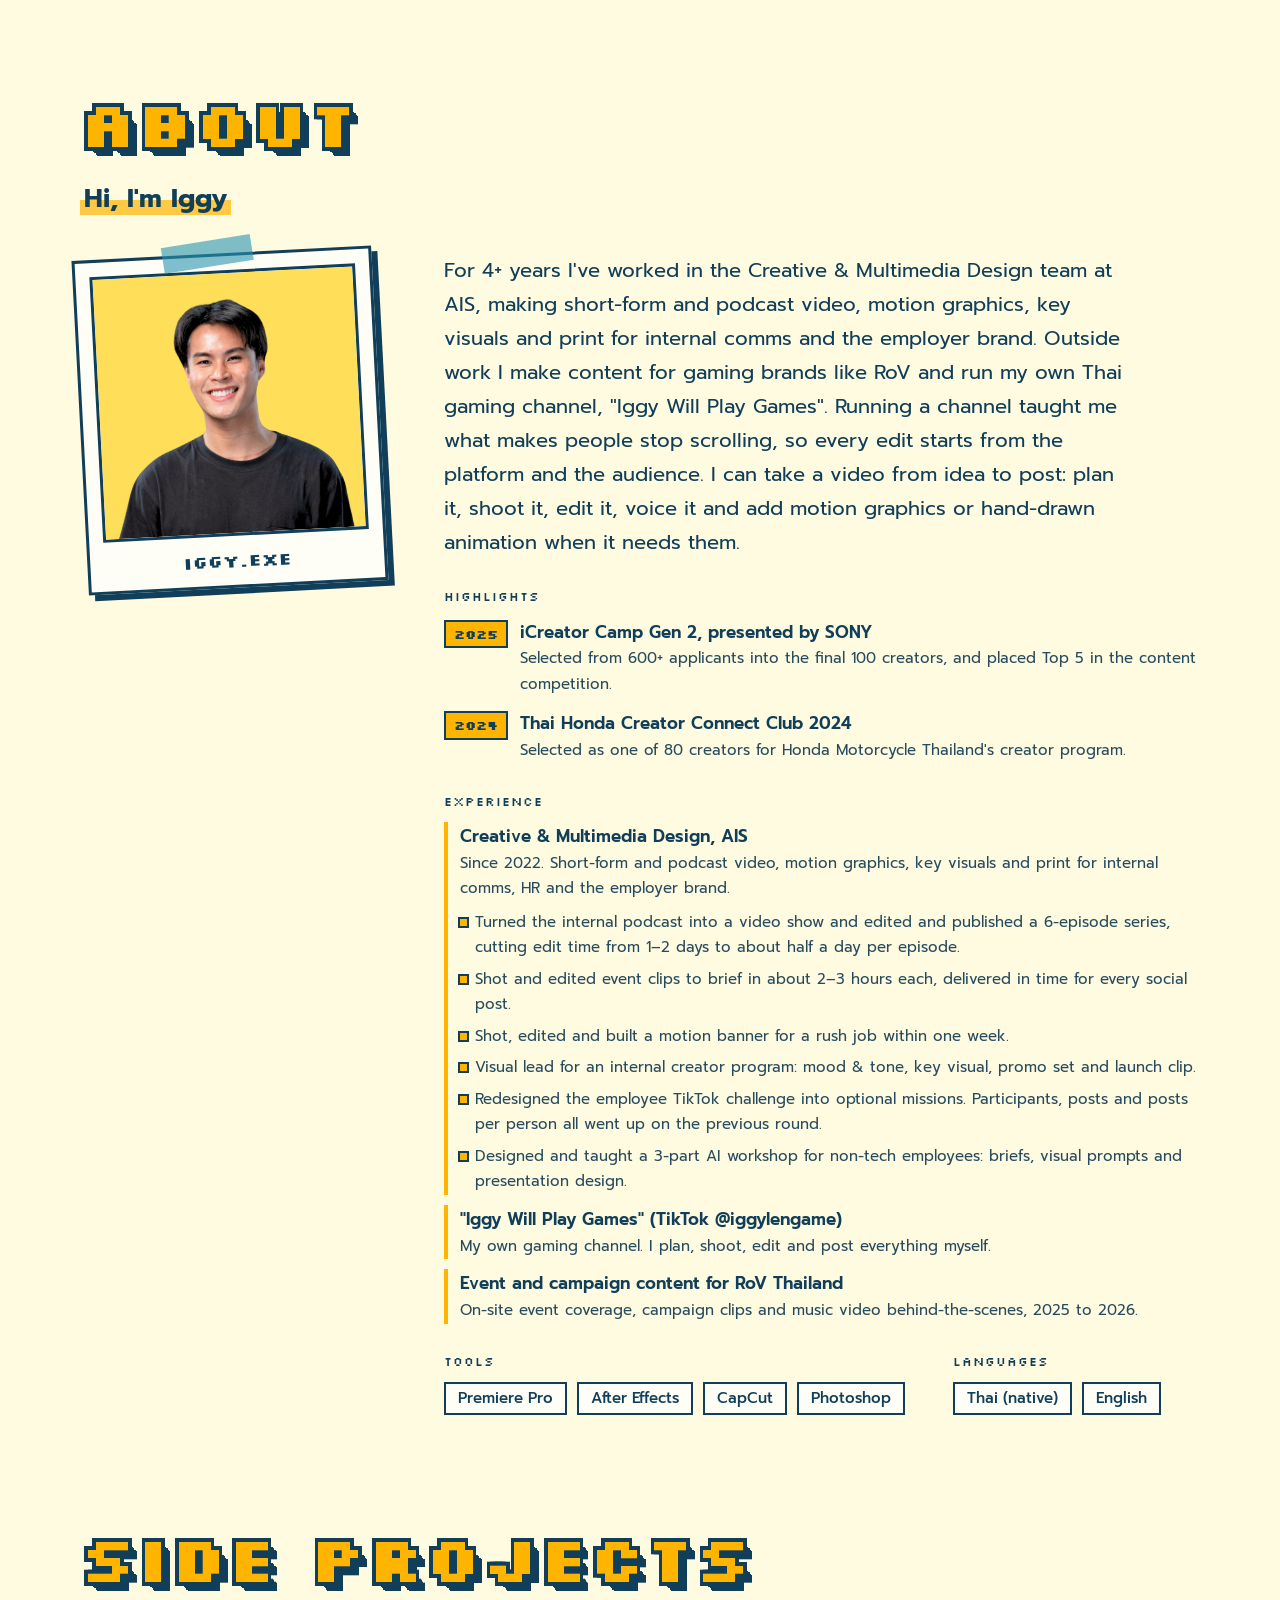
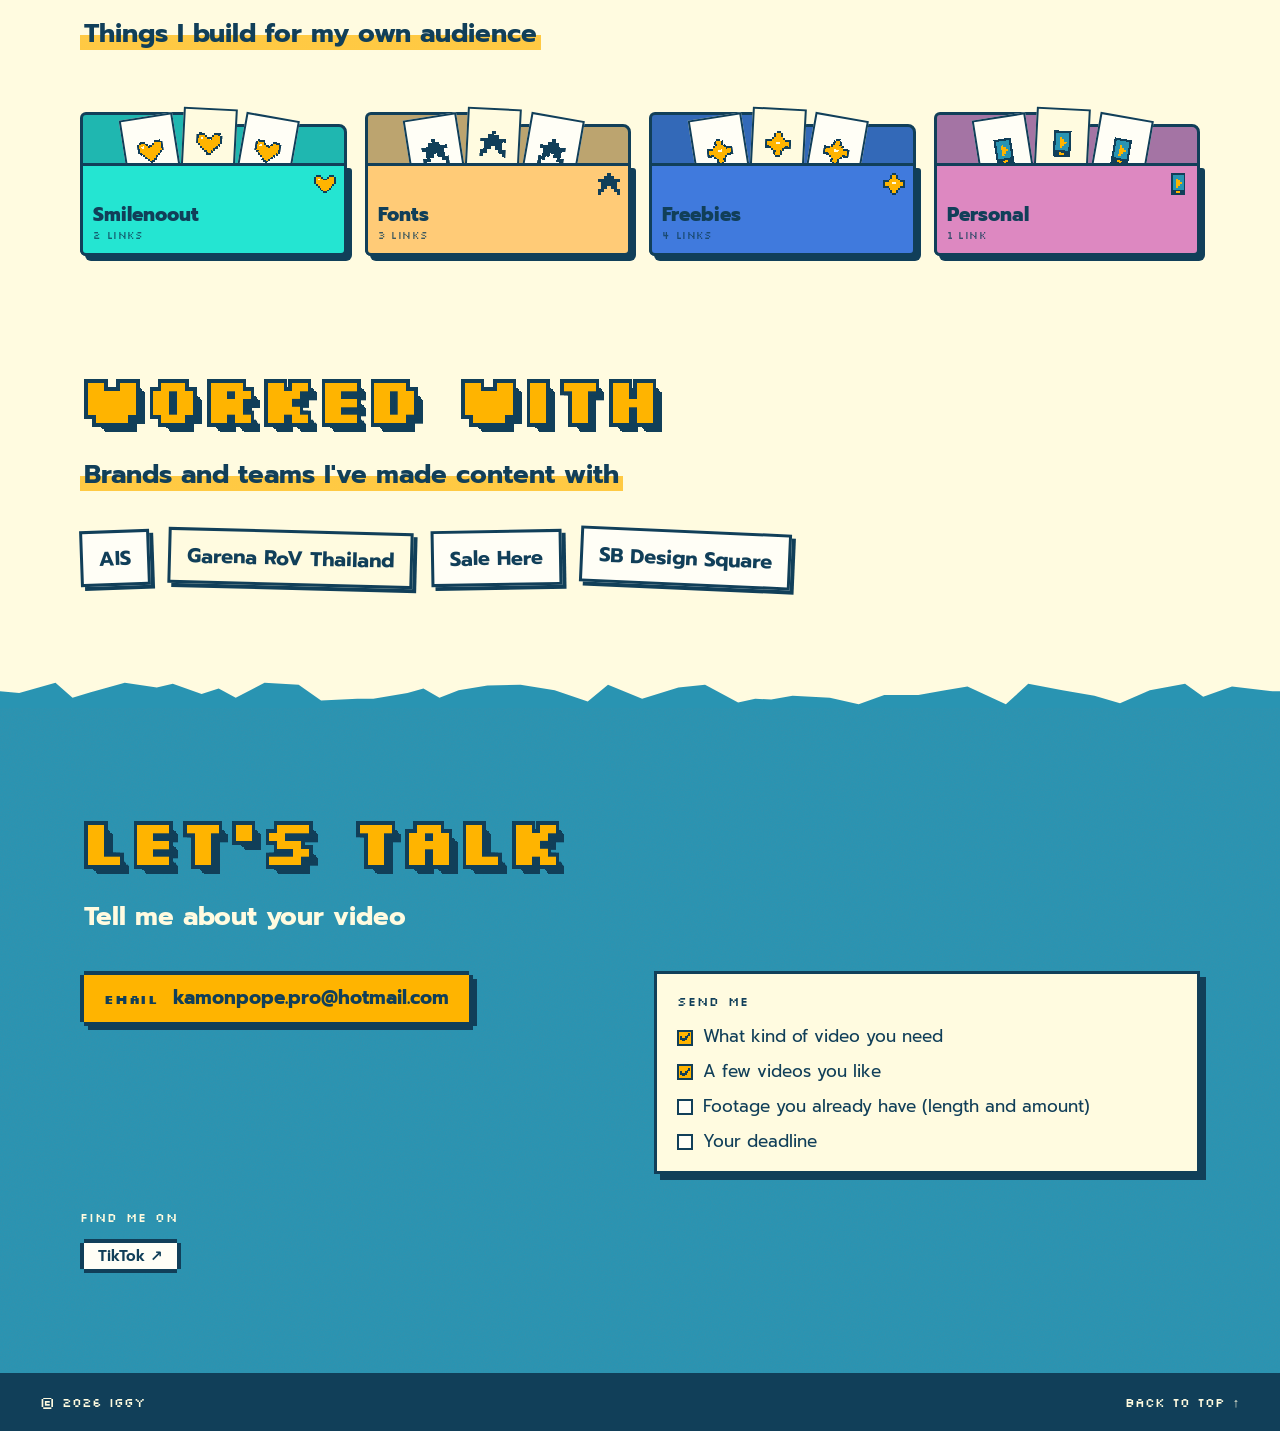
==== commit 596f1867: "Character favicon, End-to-End Creator label, larger cover on wide screens - Favicon set (ico, 32, 19" ====
--- a/public/index.html
+++ b/public/index.html
@@ -4,11 +4,15 @@
   <meta charset="utf-8">
   <meta name="viewport" content="width=device-width, initial-scale=1">
   <title>Portfolio</title>
-  <meta name="description" content="Short-form video editor and on-site content creator. Plan, shoot, edit and post for TikTok, Reels and Shorts.">
+  <meta name="description" content="End-to-end creator: video editing and production, graphic design and animation. Plan, shoot, edit and post for TikTok, Reels and Shorts.">
   <meta name="theme-color" content="#2994B2">
   <link rel="preconnect" href="https://fonts.googleapis.com">
   <link rel="preconnect" href="https://fonts.gstatic.com" crossorigin>
   <link href="https://fonts.googleapis.com/css2?family=Prompt:wght@400;500;600;700&family=Silkscreen:wght@400;700&display=swap" rel="stylesheet">
+  <link rel="icon" href="favicon.ico" sizes="any">
+  <link rel="icon" type="image/png" sizes="32x32" href="favicon-32.png">
+  <link rel="icon" type="image/png" sizes="192x192" href="icon-192.png">
+  <link rel="apple-touch-icon" href="apple-touch-icon.png">
   <link rel="stylesheet" href="style.css">
   <!-- ลูกเล่นแอนิเมชัน: ลบ 2 บรรทัดนี้ (fx.css / fx.js) ถ้าอยากปิดลูกเล่นทั้งหมด -->
   <link rel="stylesheet" href="fx.css">
@@ -29,7 +33,7 @@
     <section class="hero grain">
       <span class="sticker sticker-main" data-sprite="sparkle" style="--x:4%;--y:7%;--s:52px;--d:0s"></span>
       <span class="sticker hide-sm" data-sprite="plus" style="--x:40%;--y:4%;--s:28px;--d:.2s"></span>
-      <span class="sticker hide-sm" data-sprite="plus" style="--x:47%;--y:84%;--s:22px;--d:.3s"></span>
+      <span class="sticker hide-sm" data-sprite="plus" style="--x:66%;--y:90%;--s:22px;--d:.3s"></span>
 
       <div class="hero-grid">
         <div class="hero-inner">
--- a/public/style.css
+++ b/public/style.css
@@ -225,6 +225,7 @@
   .hero-line { white-space: nowrap; }
   .hero-grid .hero-clients { justify-content: flex-start; }
   .hero-grid .reel { margin: 0; }
+  .hero { padding-bottom: clamp(56px, 6vw, 88px); }
 }
 
 /* ---------- ตัวละครบน Cover ---------- */
@@ -354,6 +355,22 @@
 /* ปุ่มหลักกะพริบสีเป็นระยะ (ไม่ขยาย จะได้ไม่หน่วงเว็บ) */
 #hero-cta, .topbar .px-chip-hot, .contact-link:first-child { animation: cta-blink 5s steps(1) infinite; }
 @keyframes cta-blink { 0%, 88% { background-color: var(--yellow); } 90%, 94% { background-color: var(--cream); } 92%, 96% { background-color: var(--yellow); } }
+
+/* ---------- จอกว้าง (1400px ขึ้นไป): ขยาย Cover ให้เต็มพื้นที่ ---------- */
+@media (min-width: 1400px) {
+  .hero-grid { max-width: min(1600px, 90vw); }
+  .hero-title { font-size: clamp(62px, 5vw, 104px); }
+  .label-sticker { font-size: clamp(15px, 1vw, 19px); }
+  .host { --char-w: clamp(250px, 18vw, 360px); }
+  .host-speech { font-size: clamp(17px, 1.25vw, 24px); padding: 16px 24px; }
+  .host-choice { width: clamp(150px, 11.5vw, 230px); }
+  .host .folder-name { font-size: clamp(16px, 1.25vw, 24px); }
+  .host .folder-count { font-size: 11px; }
+  .host .folder-front .chip-icon { width: 28px; height: 28px; }
+  .win-title { font-size: 16px; }
+  .hero .win-screen .player.is-vertical, .hero .win-off { width: calc(min(66vh, 760px) * 9 / 16); }
+  .hero .win-screen .player.is-horizontal { width: min(620px, 32vw); }
+}
 
 /* ---------- จอคลิป: หน้าต่างสไตล์ XP ---------- */
 .win {
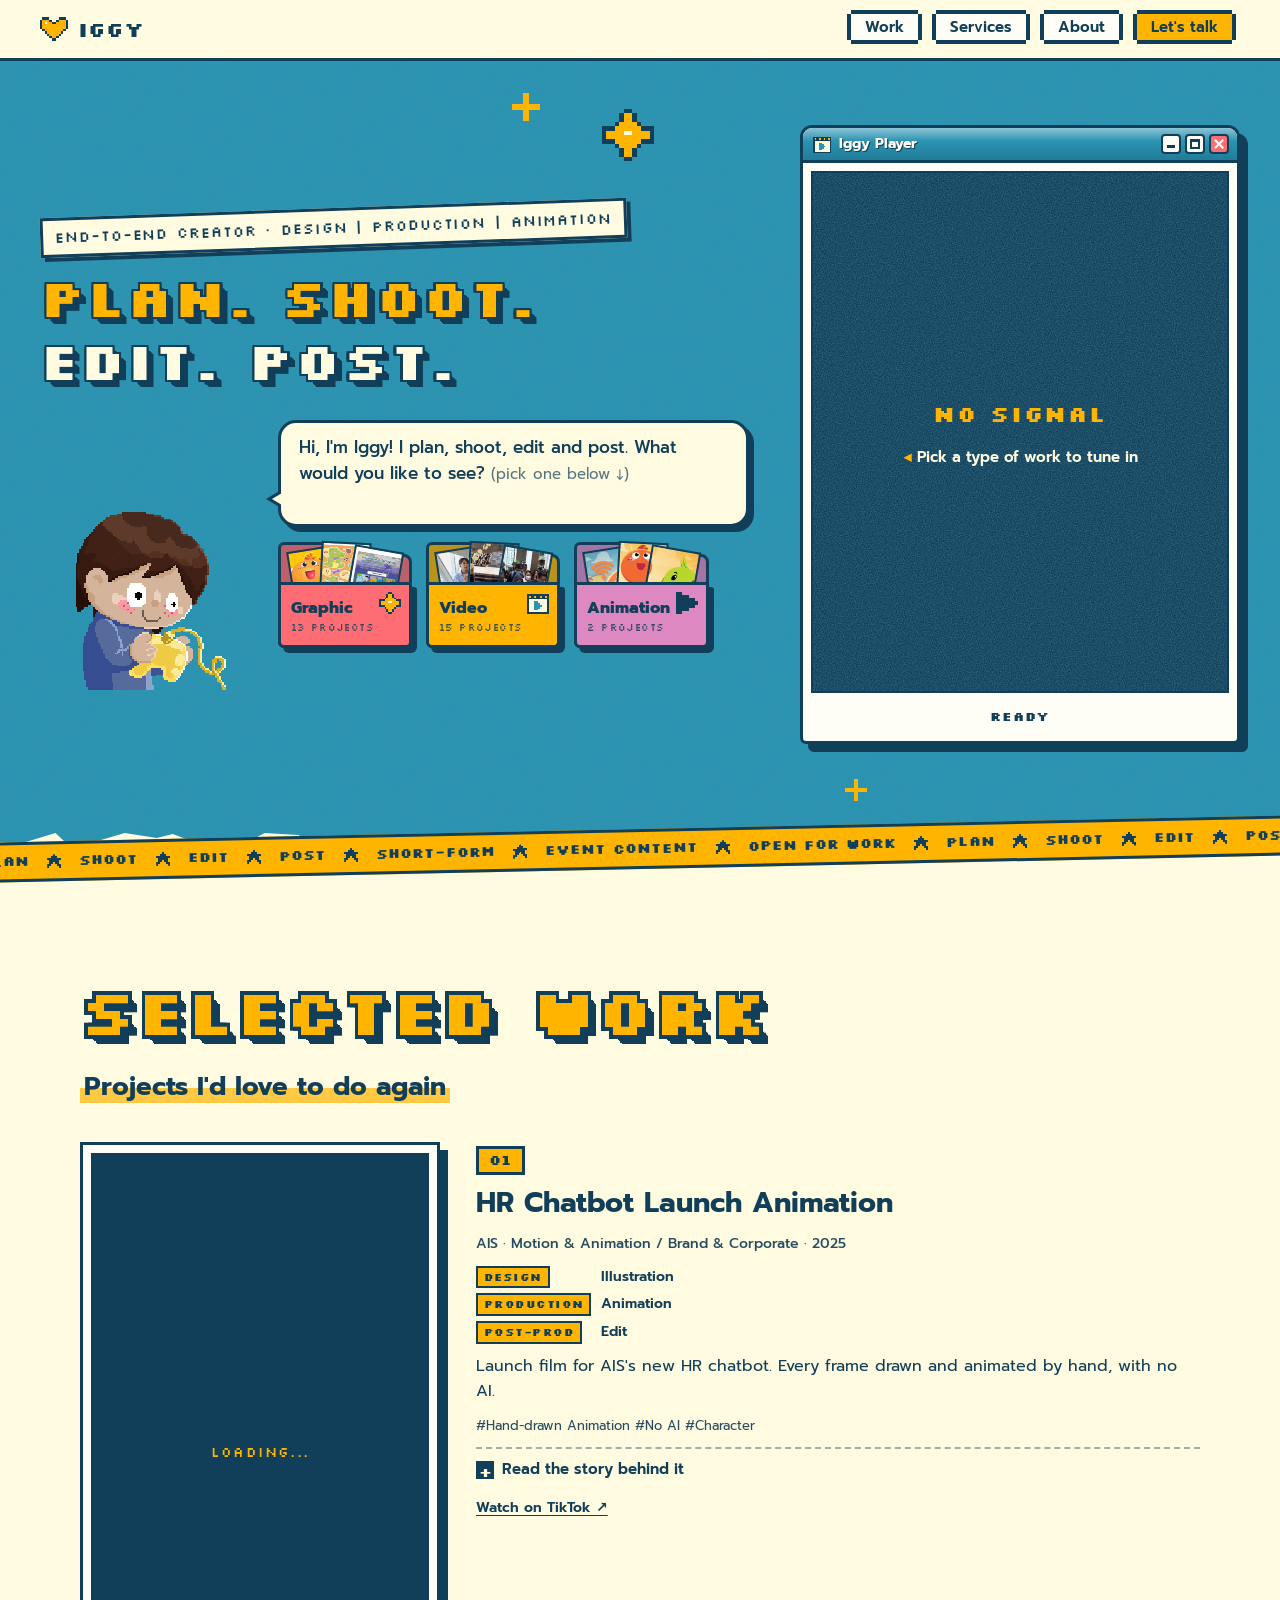
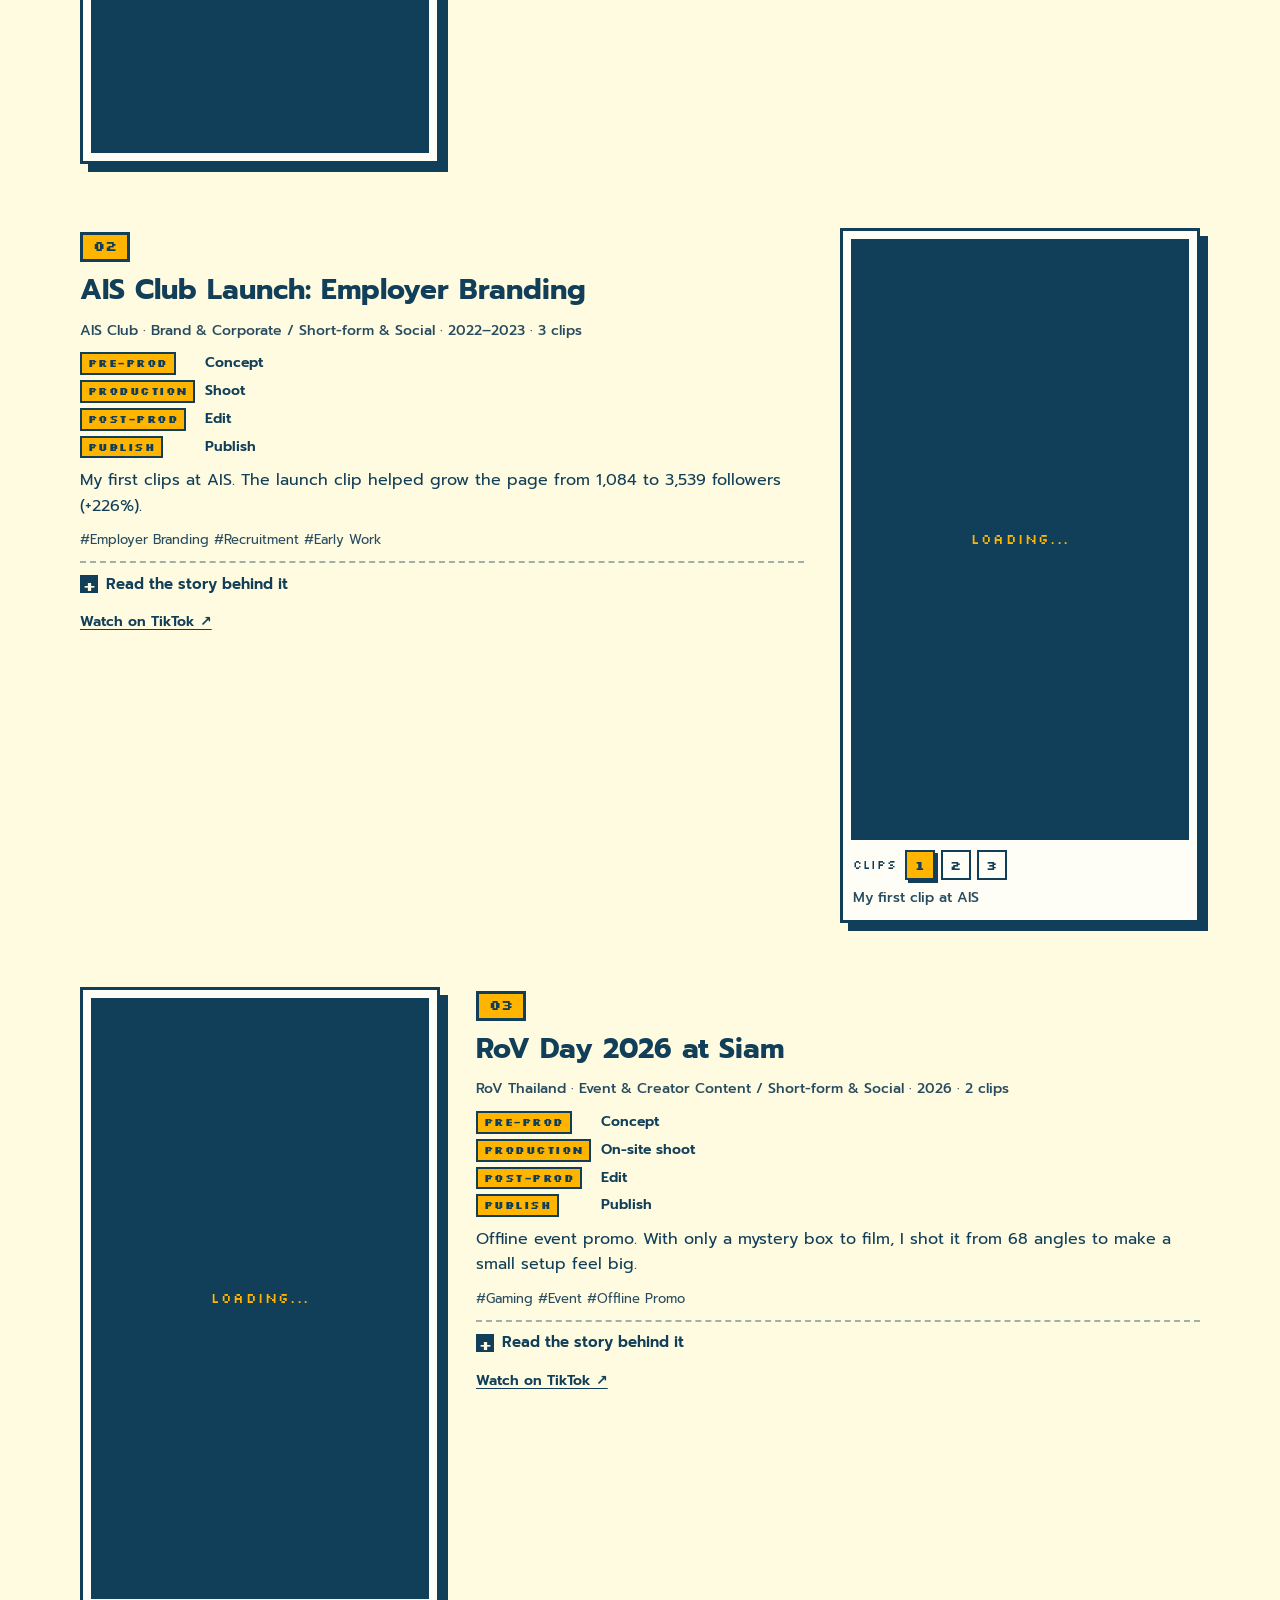
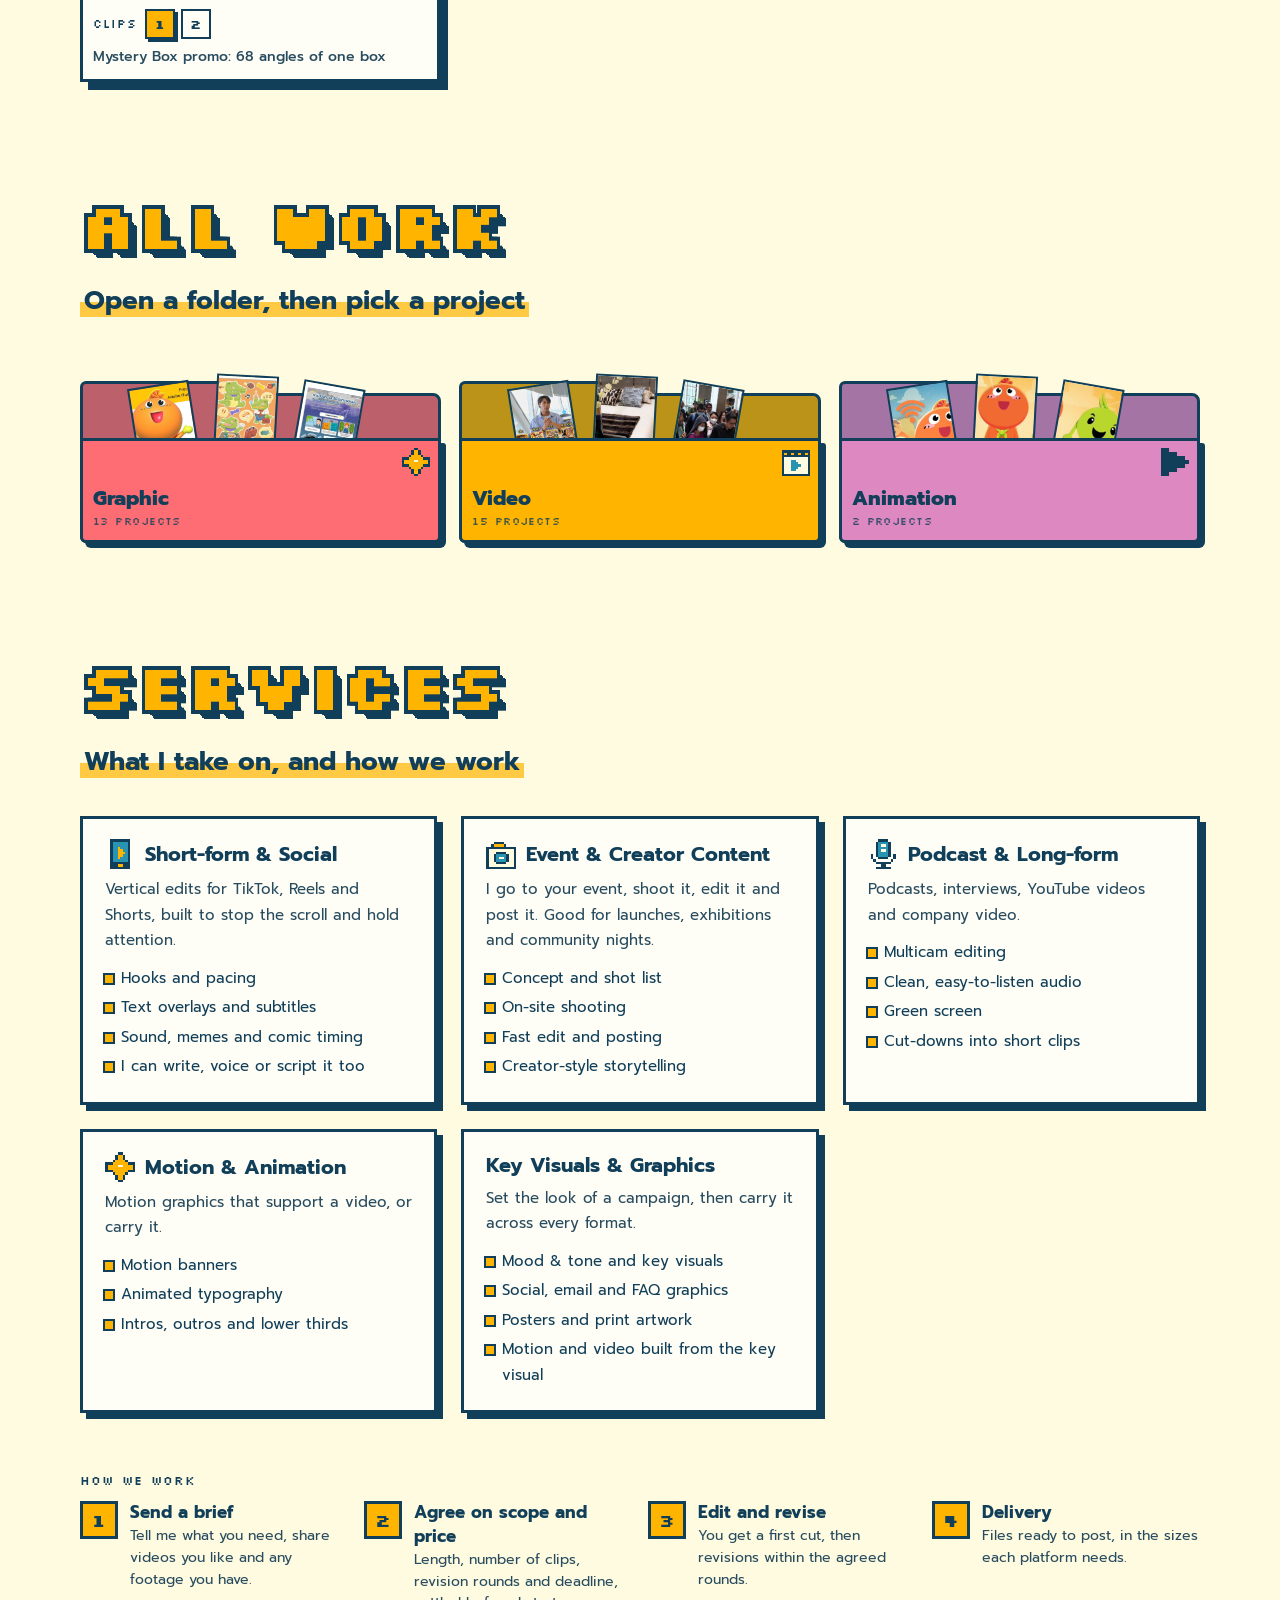
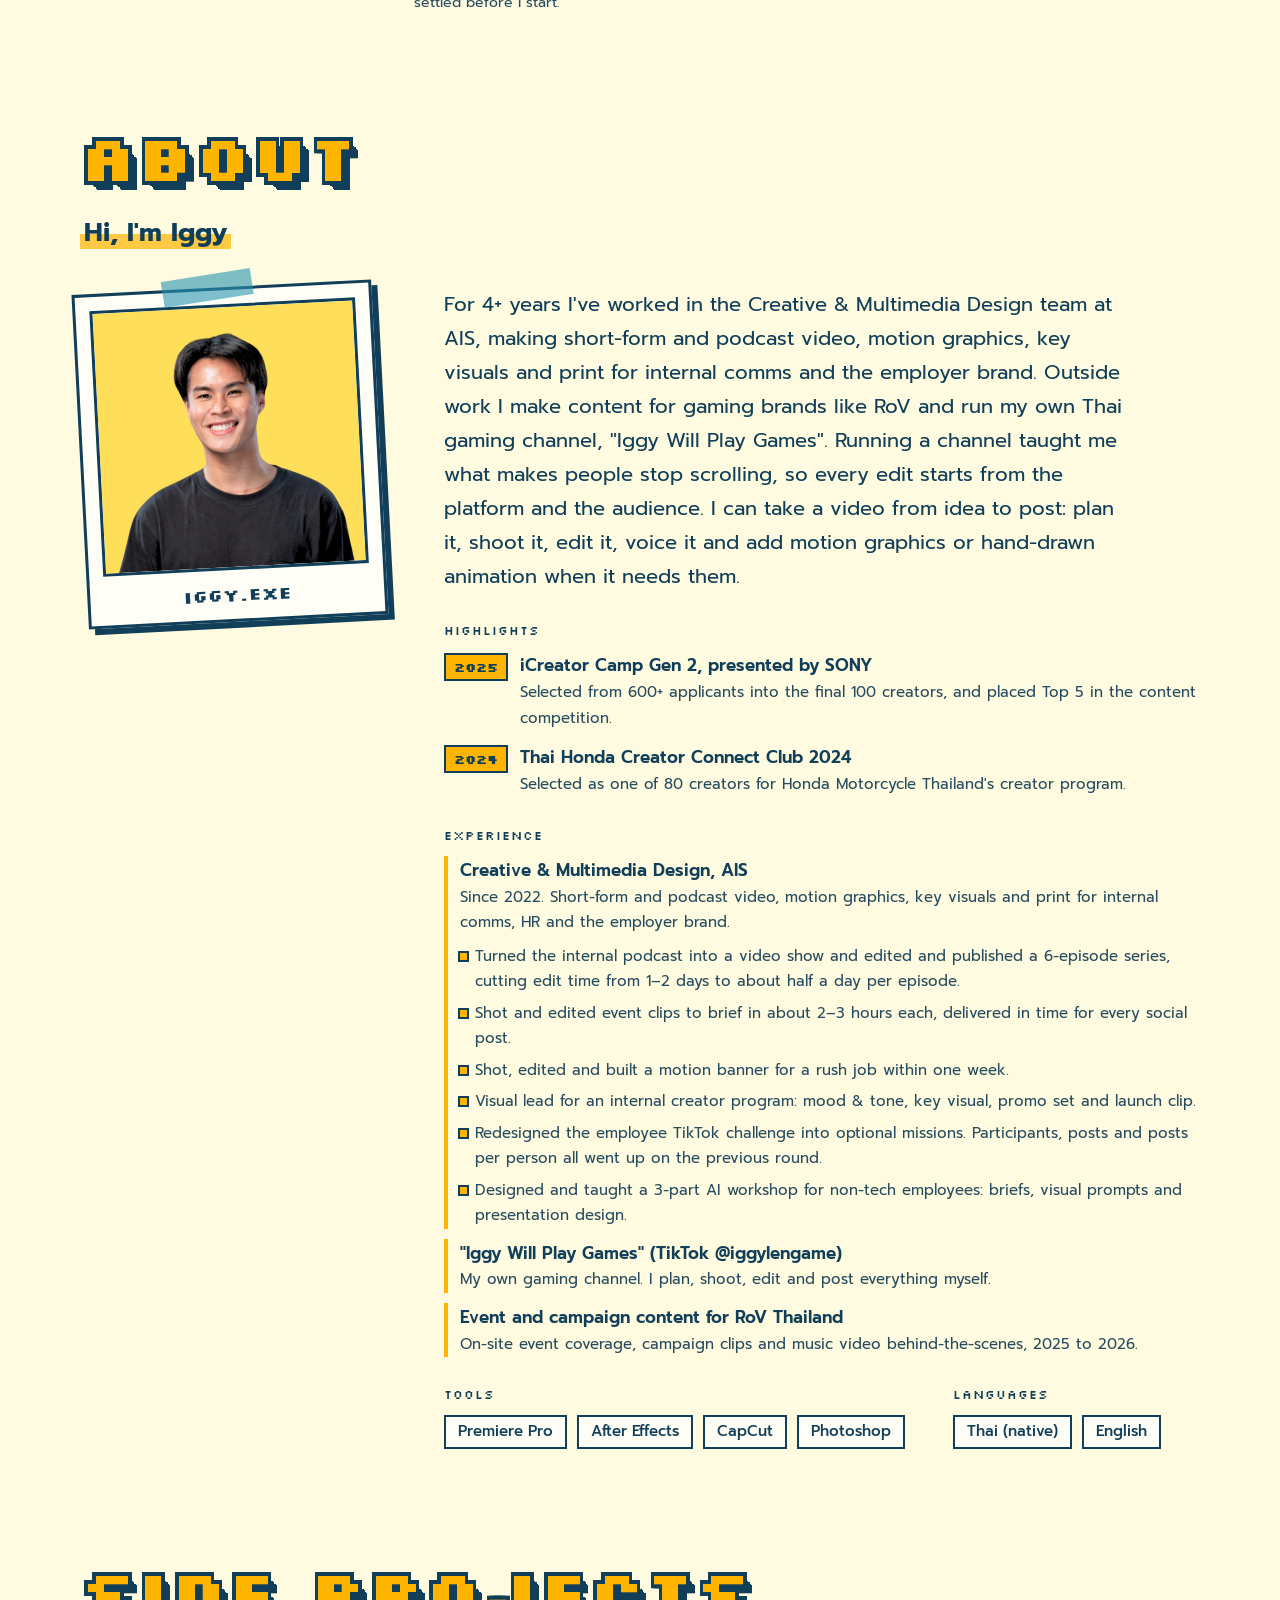
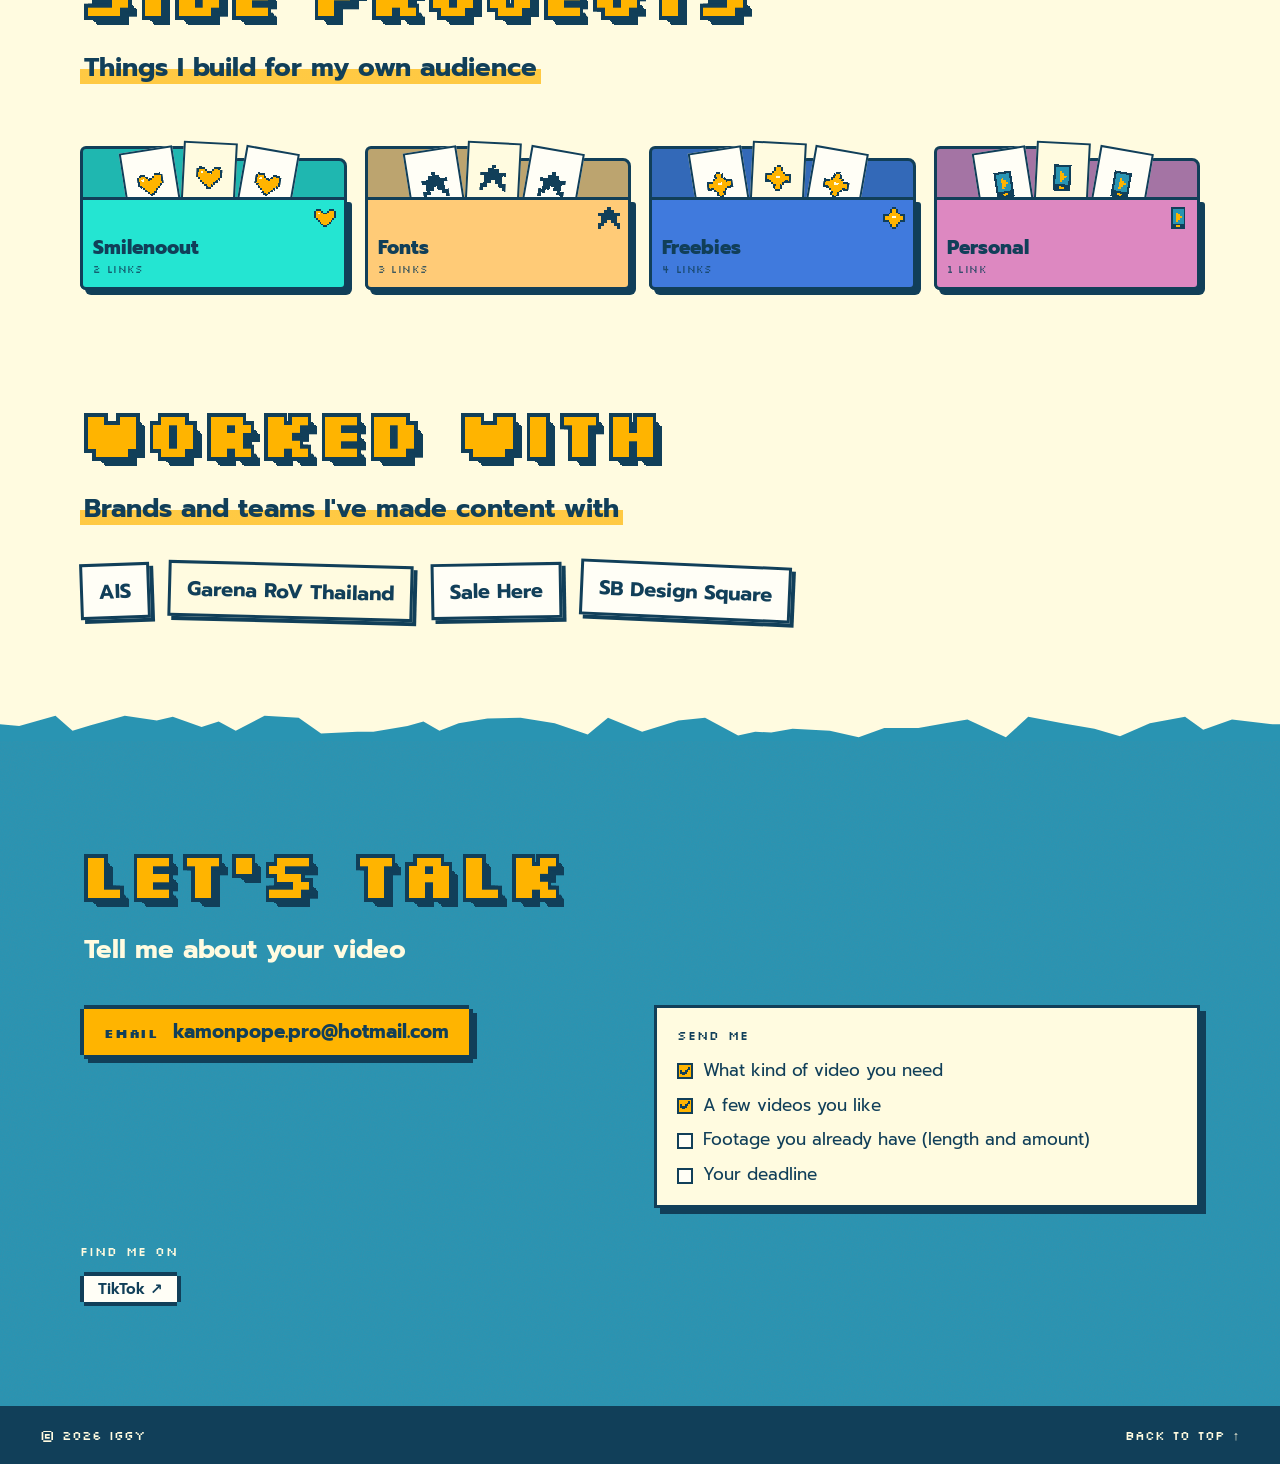
==== commit b1c77609: "Steady cover: fixed player size, reset under folders; drop DNA project - Cover player screen is a fi" ====
--- a/public/index.html
+++ b/public/index.html
@@ -67,7 +67,7 @@
               <button class="tv-arrow" type="button" id="reel-next" aria-label="Next clip" hidden><span data-sprite="arrowR"></span></button>
             </div>
           </div>
-          <a class="reel-from" id="reel-from" href="#selected" hidden></a>
+          <a class="reel-from is-off" id="reel-from" href="#selected">&nbsp;</a>
         </div>
       </div>
     </section>
--- a/public/style.css
+++ b/public/style.css
@@ -319,7 +319,10 @@
 .folder:focus-visible { outline: 3px dashed var(--cream); outline-offset: 6px; }
 
 /* โฟลเดอร์บน Cover */
-.host-choices { grid-area: choices; display: flex; flex-wrap: nowrap; gap: 14px; align-items: flex-end; }
+.host-choices { grid-area: choices; display: flex; flex-wrap: wrap; gap: 14px; align-items: flex-end; }
+.host-reset.is-off, .reel-from.is-off { visibility: hidden; }
+/* กล่องคำพูดสูงคงที่ (พอสำหรับ 3 บรรทัด) คำพูดเปลี่ยนแล้วหน้าเว็บไม่ขยับ */
+@media (min-width: 900px) { .host-speech { min-height: calc(3 * 1.5em + 24px + 6px); } }
 .host-choice { flex: 0 0 auto; width: clamp(120px, 10.5vw, 150px); aspect-ratio: 5 / 4; }
 /* ปุ่มเด้งไล่กันเป็นระยะ ชวนให้กด (หยุดเมื่อกดแล้ว) */
 .host:not(.is-chosen) .host-choice { animation: choice-nudge 4.2s steps(1) infinite; }
@@ -333,14 +336,16 @@
   9%, 100% { translate: 0 0; }
 }
 .host-reset {
-  align-self: center;
+  flex-basis: 100%; text-align: left; margin-top: 2px;
   border: 0; background: none; cursor: pointer; padding: 4px 6px;
   font: 600 15px/1.2 var(--font); color: var(--cream); text-decoration: underline; text-underline-offset: 3px;
 }
 @media (max-width: 899px) {
   .host { grid-template-areas: "char speech" "choices choices"; margin-inline: auto; max-width: 560px; --char-w: 128px; align-items: center; }
   .host-char { align-self: center; aspect-ratio: 1; min-height: 0; }
-  .host-choices { justify-content: center; flex-wrap: nowrap; }
+  .host-choices { justify-content: center; }
+  .host-reset { text-align: center; }
+  .host-reset.is-off { display: none; } /* มือถือ: จอคลิปโผล่ตอนกดอยู่แล้ว ไม่ต้องจองที่ */
 }
 @media (max-width: 600px) {
   .host { gap: 10px 12px; --char-w: 112px; }
@@ -368,8 +373,6 @@
   .host .folder-count { font-size: 11px; }
   .host .folder-front .chip-icon { width: 28px; height: 28px; }
   .win-title { font-size: 16px; }
-  .hero .win-screen .player.is-vertical, .hero .win-off { width: calc(min(66vh, 760px) * 9 / 16); }
-  .hero .win-screen .player.is-horizontal { width: min(620px, 32vw); }
 }
 
 /* ---------- จอคลิป: หน้าต่างสไตล์ XP ---------- */
@@ -400,6 +403,18 @@
 .win-screen .player.is-vertical, .win-off { width: calc(min(58vh, 620px) * 9 / 16); max-width: calc(100vw - 80px); }
 .win-screen .player.is-horizontal { width: min(560px, calc(100vw - 80px)); }
 @media (min-width: 900px) { .hero .win-screen .player.is-horizontal { width: min(460px, 33vw); } }
+/* จอบน Cover: ขนาดคงที่ 4:5 ไม่ว่าคลิปจะแนวตั้งหรือแนวนอน หน้าเว็บจะไม่ขยับตอนเปลี่ยนประเภทงาน */
+.hero .win-screen {
+  width: min(calc(min(58vh, 620px) * .8), calc(100vw - 80px)); aspect-ratio: 4 / 5;
+  display: grid; place-items: center;
+}
+.hero .win-screen > * { grid-area: 1 / 1; }
+.hero .win-screen .player.is-vertical { height: 100%; width: auto; max-width: 100%; aspect-ratio: 9 / 16; }
+.hero .win-screen .player.is-horizontal { width: 100%; height: auto; }
+.hero .win-screen .win-off { width: 100%; height: 100%; aspect-ratio: auto; }
+.hero .win-screen .reel-image { background: var(--ink); }
+@media (max-width: 899px) { .hero .win-screen { width: min(calc(100vw - 80px), 420px); } }
+@media (min-width: 1400px) { .hero .win-screen { width: calc(min(66vh, 760px) * .8); } }
 .win-off {
   aspect-ratio: 9 / 16; display: grid; place-content: center; gap: 14px;
   padding: 18px; text-align: center; color: var(--cream);
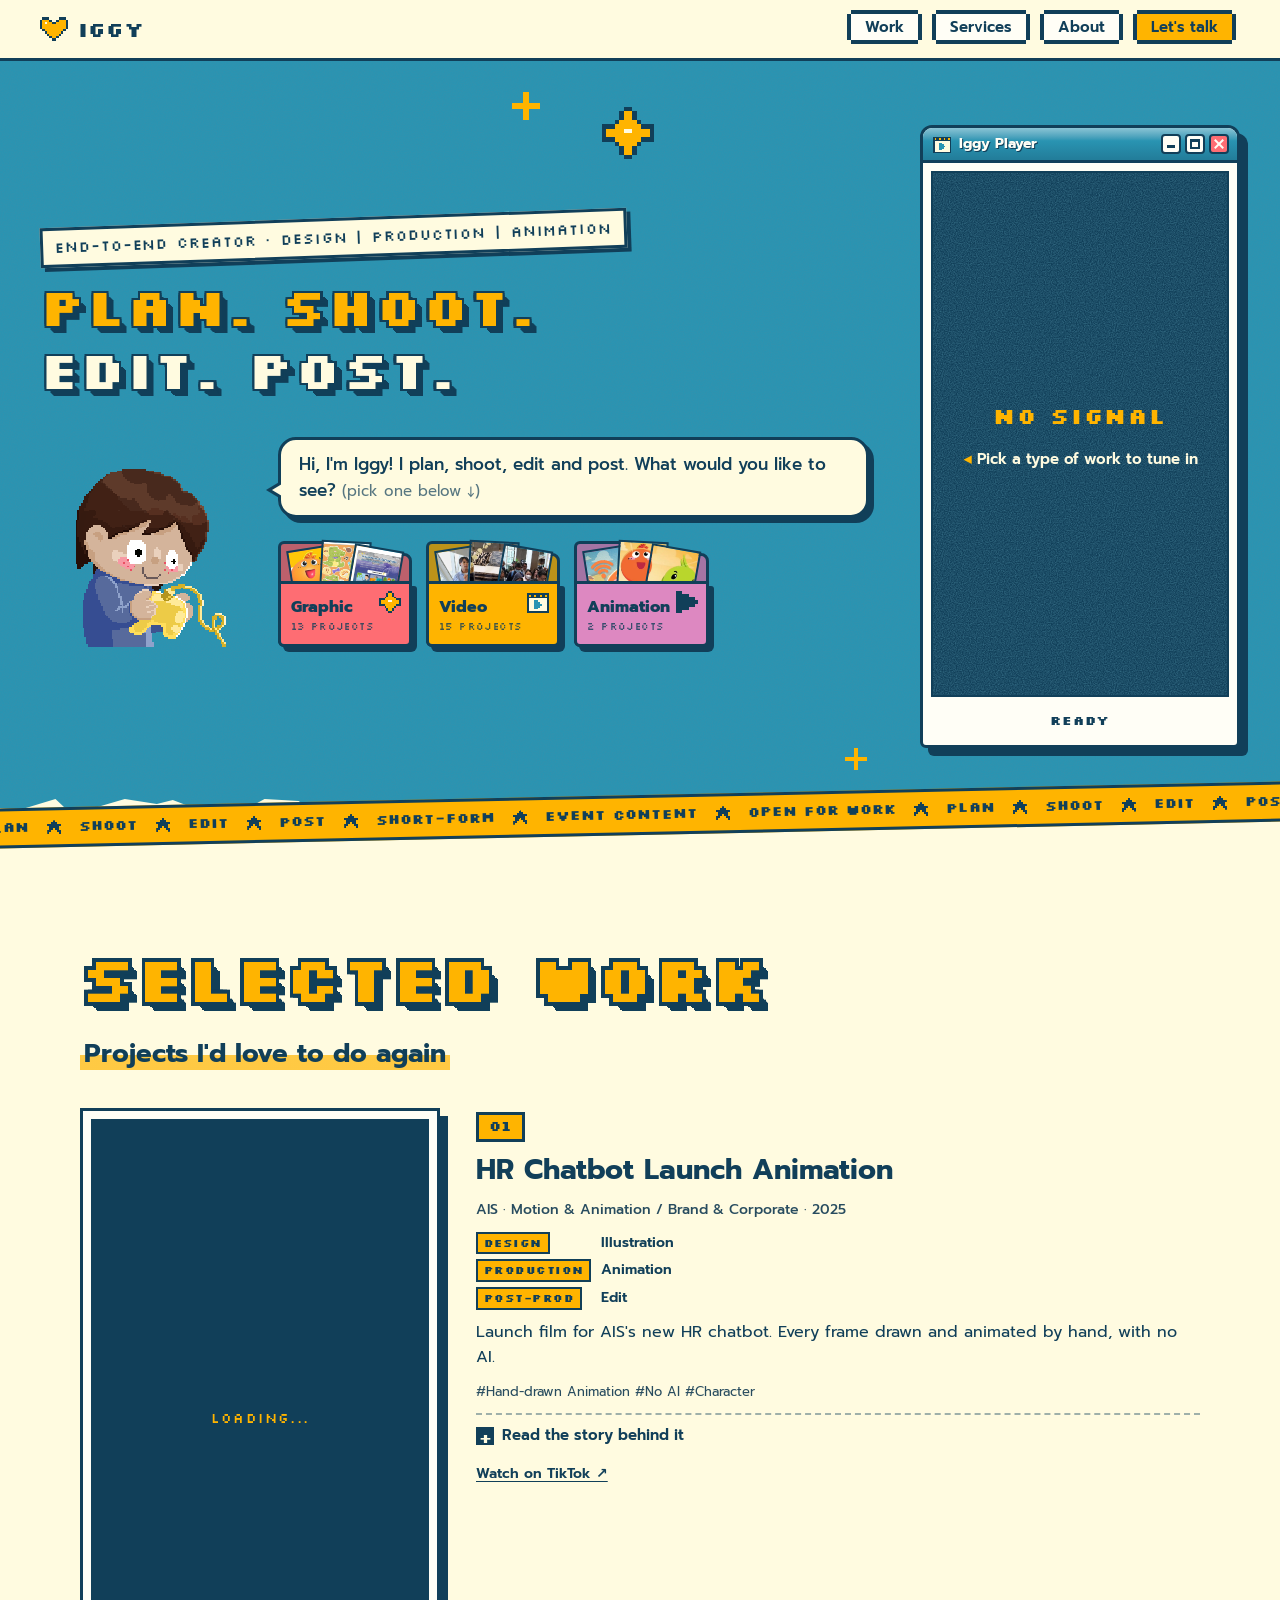
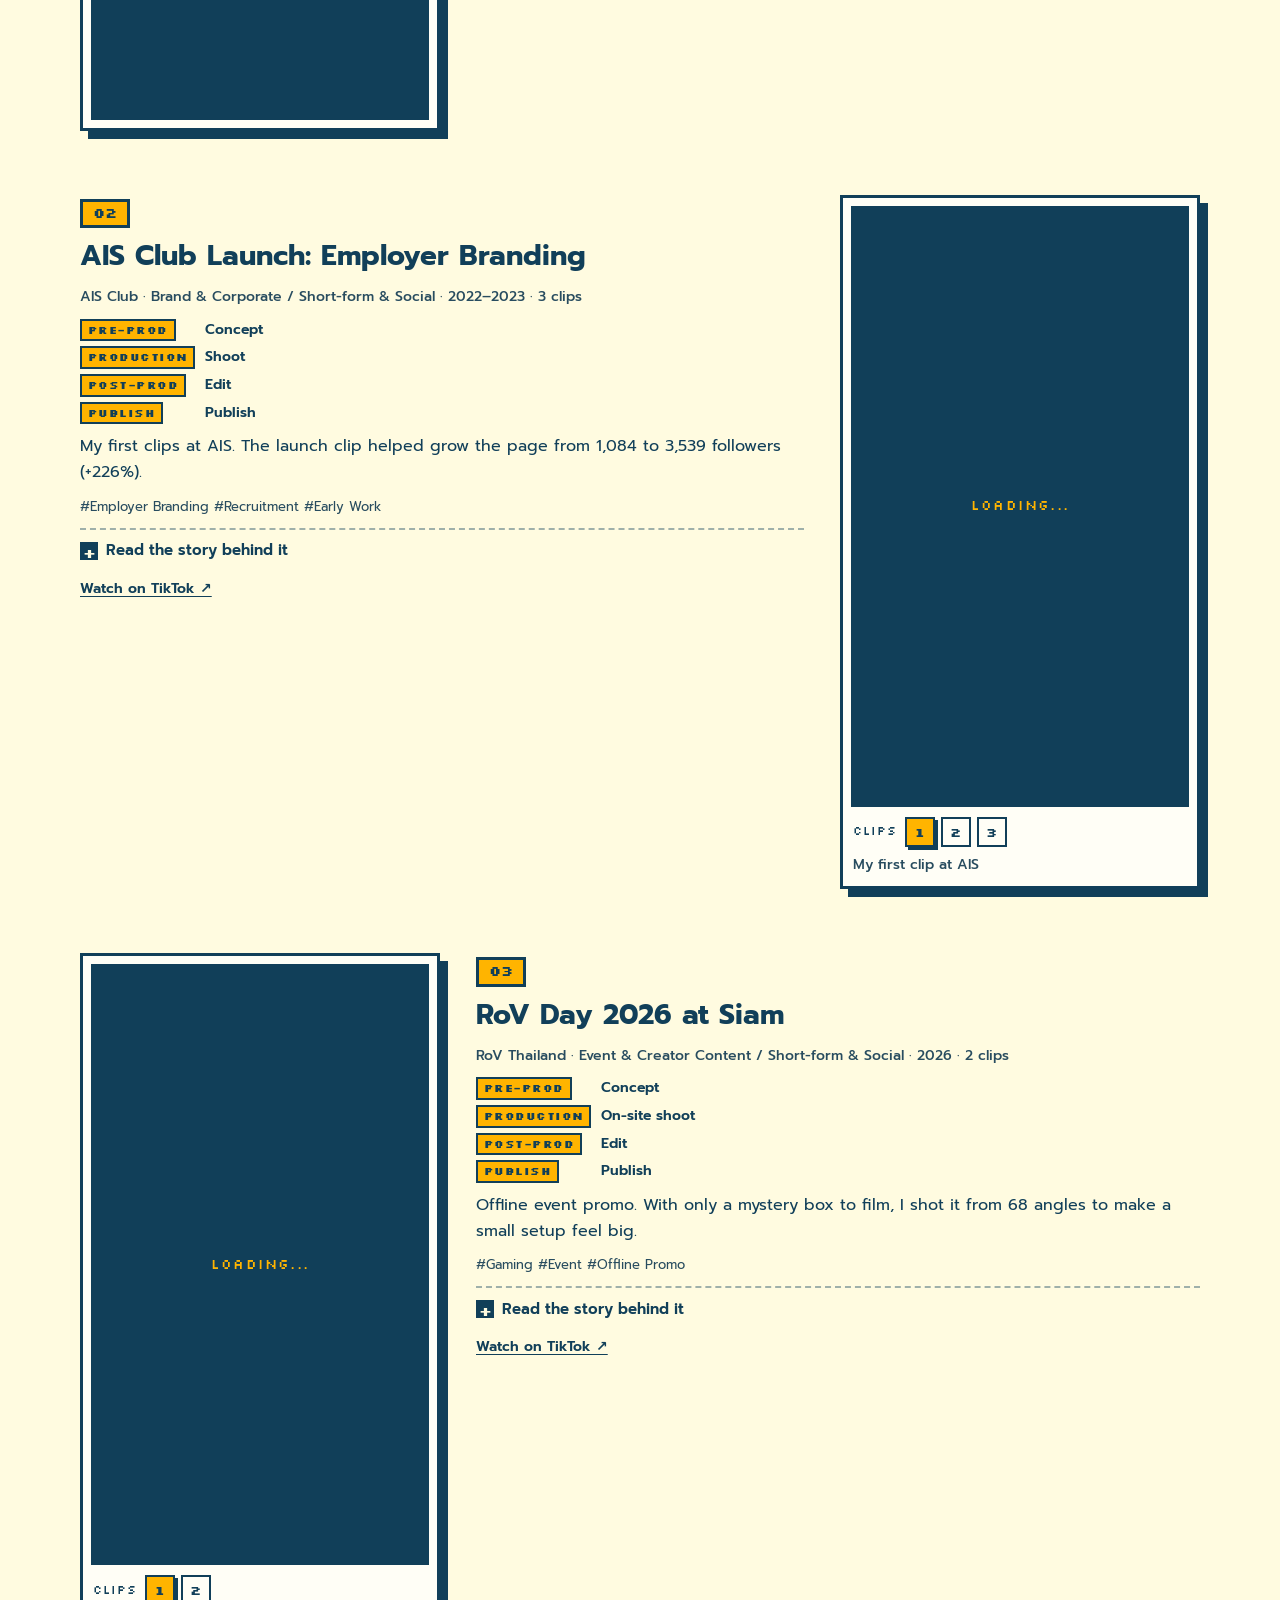
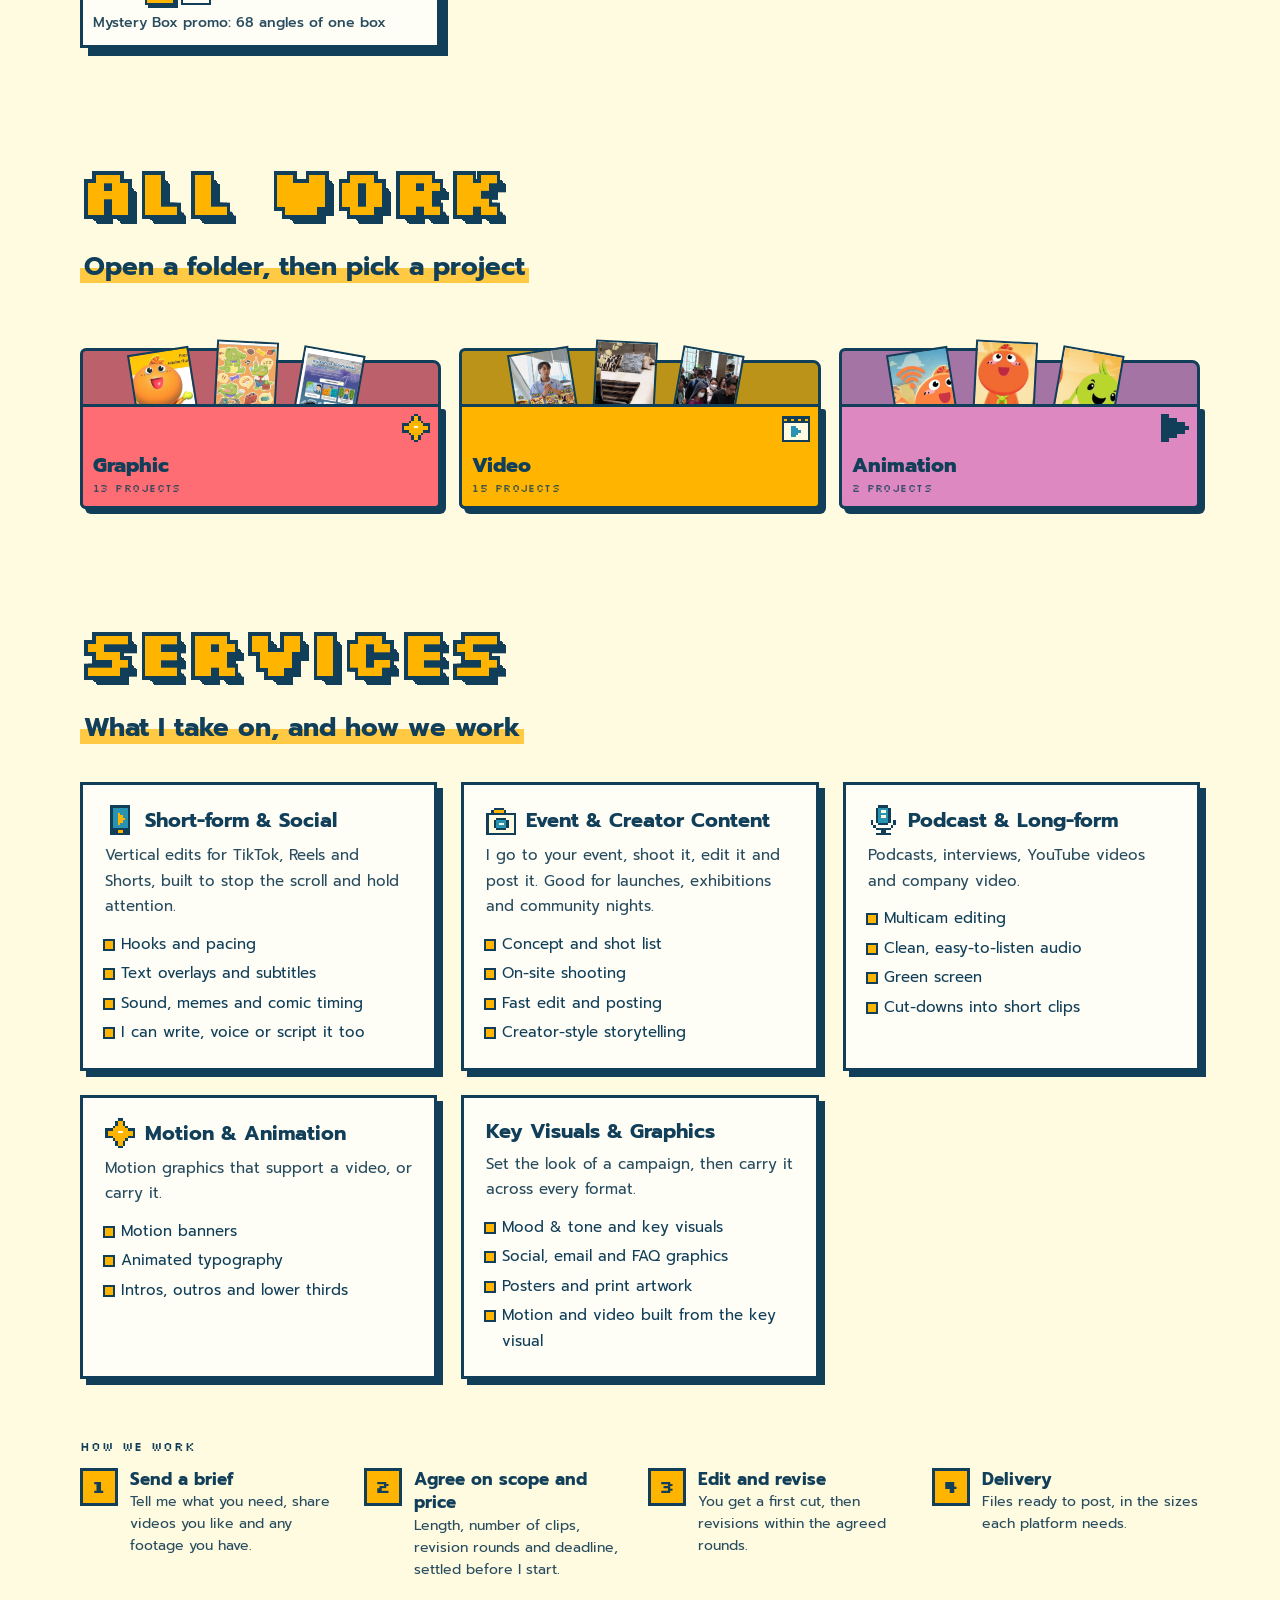
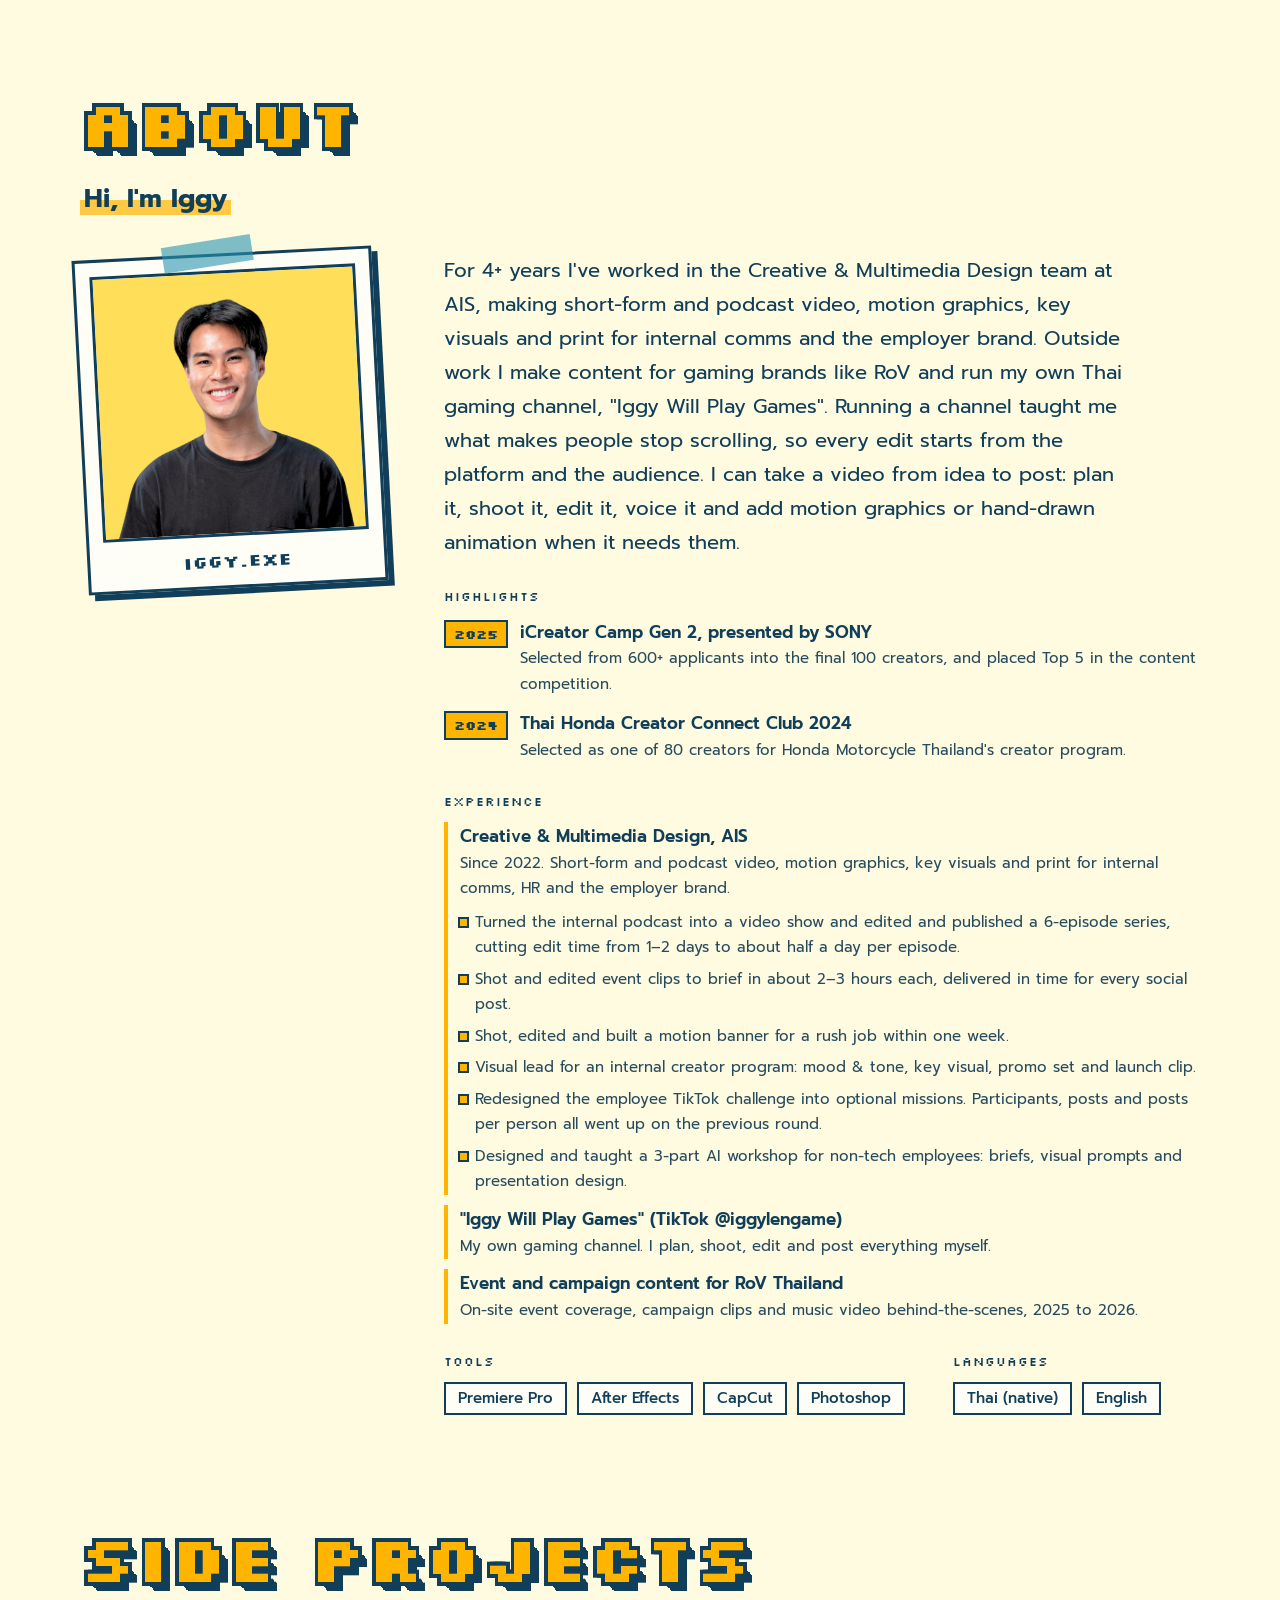
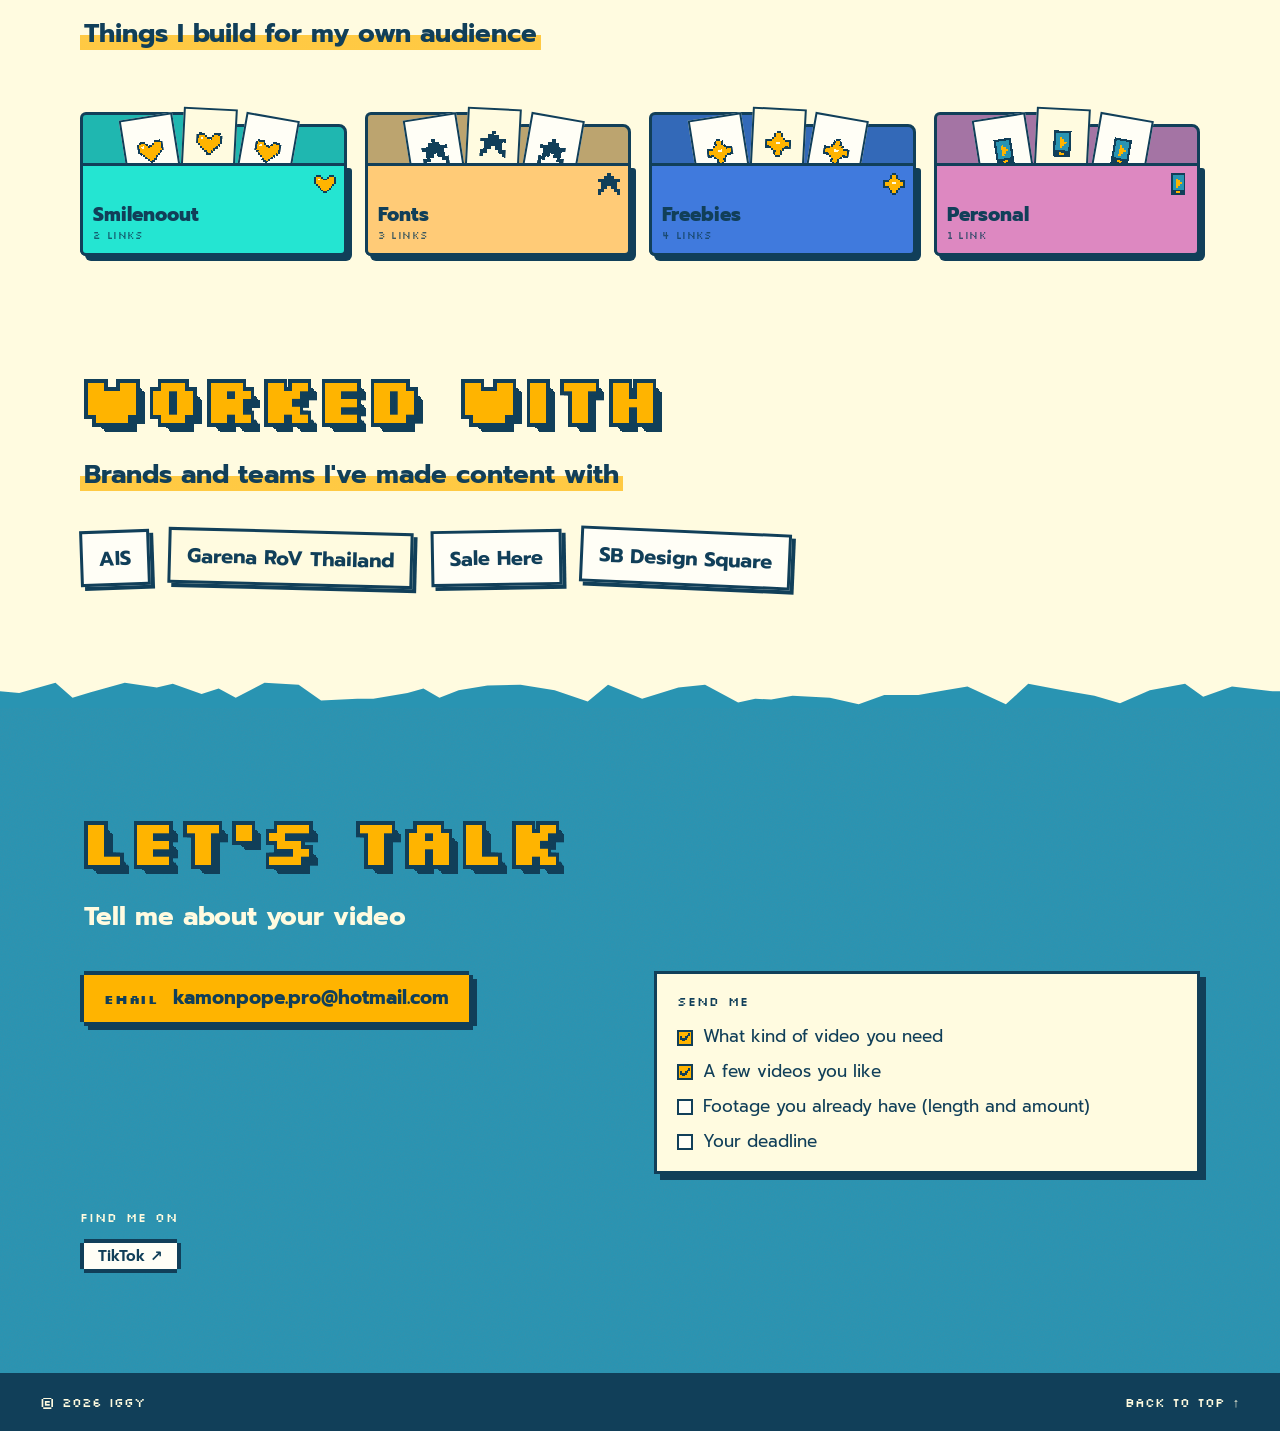
==== commit fa39be2c: "Restore #7 cover frame; float Show everything under the folders - Revert the layout part of #8 (fixe" ====
--- a/public/index.html
+++ b/public/index.html
@@ -67,7 +67,7 @@
               <button class="tv-arrow" type="button" id="reel-next" aria-label="Next clip" hidden><span data-sprite="arrowR"></span></button>
             </div>
           </div>
-          <a class="reel-from is-off" id="reel-from" href="#selected">&nbsp;</a>
+          <a class="reel-from" id="reel-from" href="#selected" hidden></a>
         </div>
       </div>
     </section>
--- a/public/style.css
+++ b/public/style.css
@@ -319,10 +319,7 @@
 .folder:focus-visible { outline: 3px dashed var(--cream); outline-offset: 6px; }
 
 /* โฟลเดอร์บน Cover */
-.host-choices { grid-area: choices; display: flex; flex-wrap: wrap; gap: 14px; align-items: flex-end; }
-.host-reset.is-off, .reel-from.is-off { visibility: hidden; }
-/* กล่องคำพูดสูงคงที่ (พอสำหรับ 3 บรรทัด) คำพูดเปลี่ยนแล้วหน้าเว็บไม่ขยับ */
-@media (min-width: 900px) { .host-speech { min-height: calc(3 * 1.5em + 24px + 6px); } }
+.host-choices { grid-area: choices; position: relative; display: flex; flex-wrap: nowrap; gap: 14px; align-items: flex-end; }
 .host-choice { flex: 0 0 auto; width: clamp(120px, 10.5vw, 150px); aspect-ratio: 5 / 4; }
 /* ปุ่มเด้งไล่กันเป็นระยะ ชวนให้กด (หยุดเมื่อกดแล้ว) */
 .host:not(.is-chosen) .host-choice { animation: choice-nudge 4.2s steps(1) infinite; }
@@ -335,17 +332,17 @@
   6% { translate: 0 -4px; }
   9%, 100% { translate: 0 0; }
 }
+/* ปุ่ม Show everything: ลอยอยู่ใต้โฟลเดอร์ ไม่กินพื้นที่ โฟลเดอร์จึงไม่ขยับ */
 .host-reset {
-  flex-basis: 100%; text-align: left; margin-top: 2px;
+  position: absolute; left: 0; top: calc(100% + 10px); white-space: nowrap;
   border: 0; background: none; cursor: pointer; padding: 4px 6px;
   font: 600 15px/1.2 var(--font); color: var(--cream); text-decoration: underline; text-underline-offset: 3px;
 }
 @media (max-width: 899px) {
   .host { grid-template-areas: "char speech" "choices choices"; margin-inline: auto; max-width: 560px; --char-w: 128px; align-items: center; }
   .host-char { align-self: center; aspect-ratio: 1; min-height: 0; }
-  .host-choices { justify-content: center; }
-  .host-reset { text-align: center; }
-  .host-reset.is-off { display: none; } /* มือถือ: จอคลิปโผล่ตอนกดอยู่แล้ว ไม่ต้องจองที่ */
+  .host-choices { justify-content: center; flex-wrap: nowrap; }
+  .host-reset { left: 50%; translate: -50% 0; }
 }
 @media (max-width: 600px) {
   .host { gap: 10px 12px; --char-w: 112px; }
@@ -373,6 +370,8 @@
   .host .folder-count { font-size: 11px; }
   .host .folder-front .chip-icon { width: 28px; height: 28px; }
   .win-title { font-size: 16px; }
+  .hero .win-screen .player.is-vertical, .hero .win-off { width: calc(min(66vh, 760px) * 9 / 16); }
+  .hero .win-screen .player.is-horizontal { width: min(620px, 32vw); }
 }
 
 /* ---------- จอคลิป: หน้าต่างสไตล์ XP ---------- */
@@ -403,18 +402,6 @@
 .win-screen .player.is-vertical, .win-off { width: calc(min(58vh, 620px) * 9 / 16); max-width: calc(100vw - 80px); }
 .win-screen .player.is-horizontal { width: min(560px, calc(100vw - 80px)); }
 @media (min-width: 900px) { .hero .win-screen .player.is-horizontal { width: min(460px, 33vw); } }
-/* จอบน Cover: ขนาดคงที่ 4:5 ไม่ว่าคลิปจะแนวตั้งหรือแนวนอน หน้าเว็บจะไม่ขยับตอนเปลี่ยนประเภทงาน */
-.hero .win-screen {
-  width: min(calc(min(58vh, 620px) * .8), calc(100vw - 80px)); aspect-ratio: 4 / 5;
-  display: grid; place-items: center;
-}
-.hero .win-screen > * { grid-area: 1 / 1; }
-.hero .win-screen .player.is-vertical { height: 100%; width: auto; max-width: 100%; aspect-ratio: 9 / 16; }
-.hero .win-screen .player.is-horizontal { width: 100%; height: auto; }
-.hero .win-screen .win-off { width: 100%; height: 100%; aspect-ratio: auto; }
-.hero .win-screen .reel-image { background: var(--ink); }
-@media (max-width: 899px) { .hero .win-screen { width: min(calc(100vw - 80px), 420px); } }
-@media (min-width: 1400px) { .hero .win-screen { width: calc(min(66vh, 760px) * .8); } }
 .win-off {
   aspect-ratio: 9 / 16; display: grid; place-content: center; gap: 14px;
   padding: 18px; text-align: center; color: var(--cream);
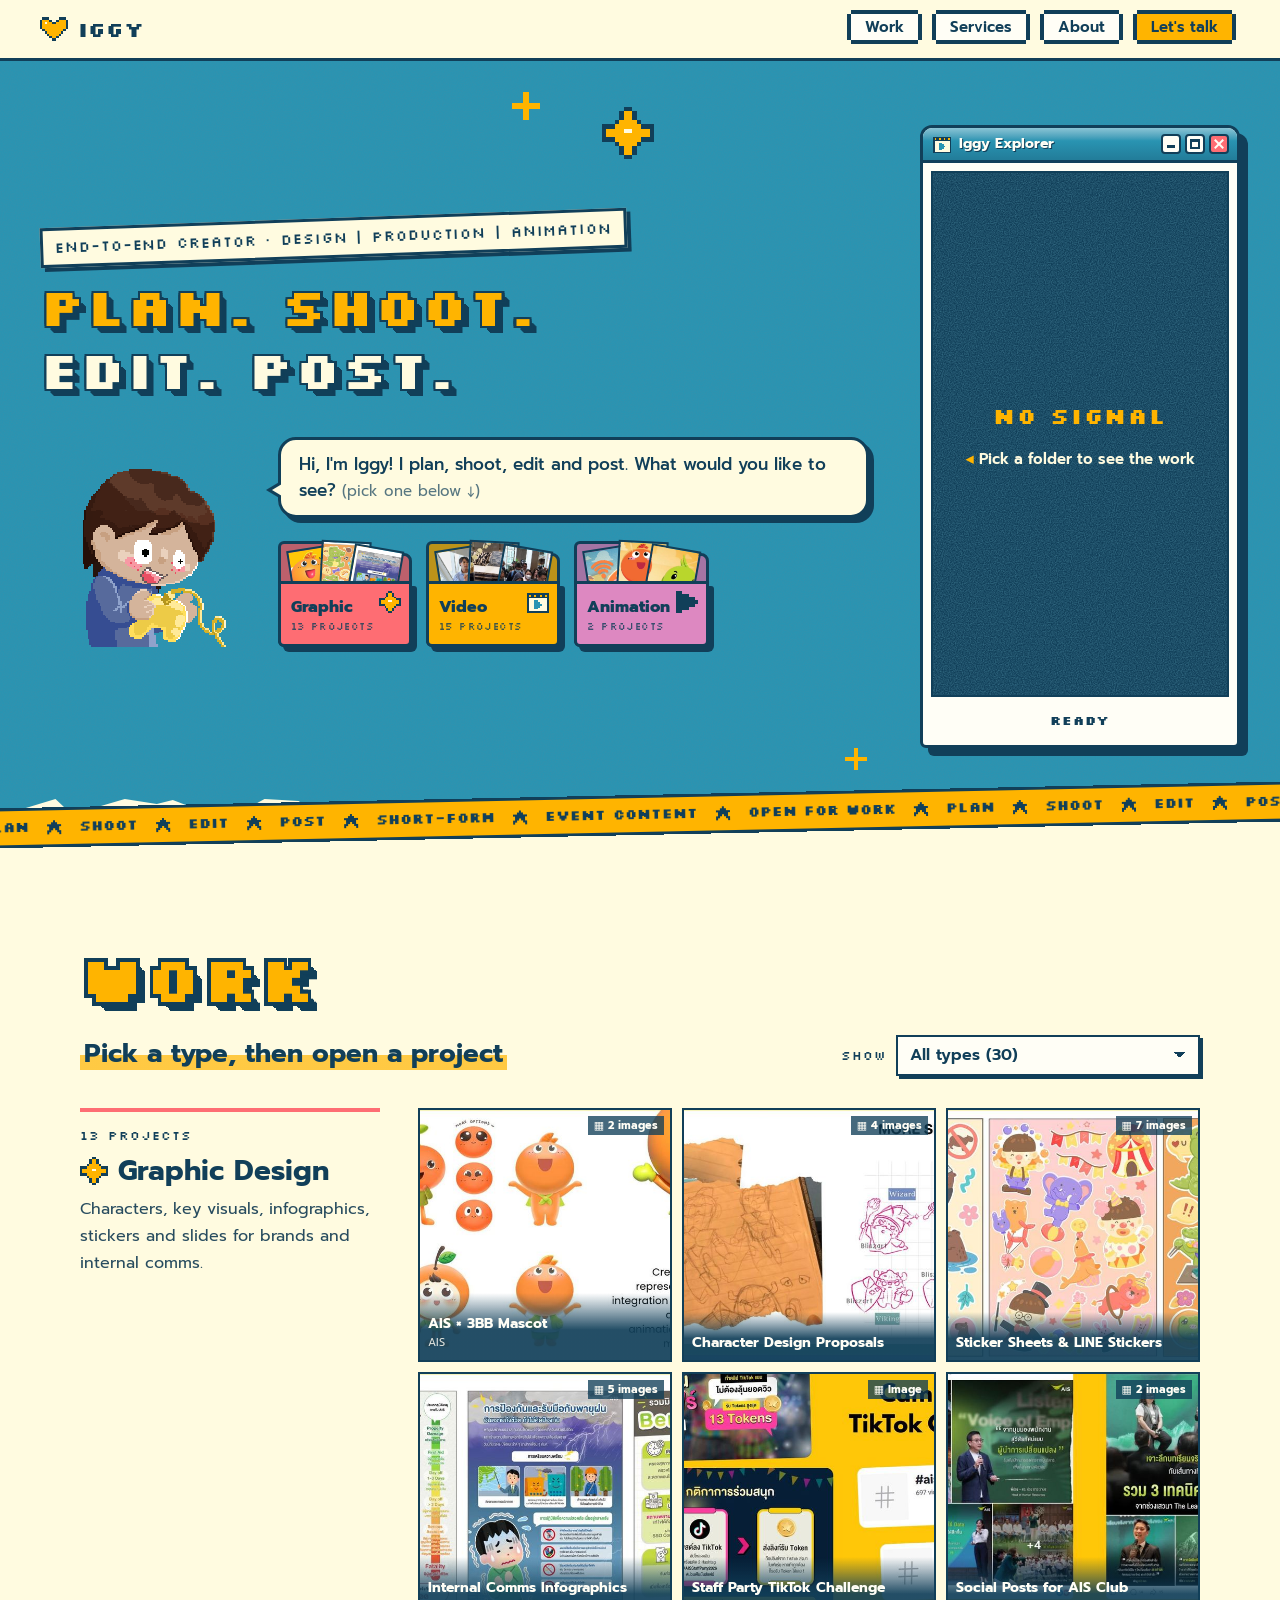
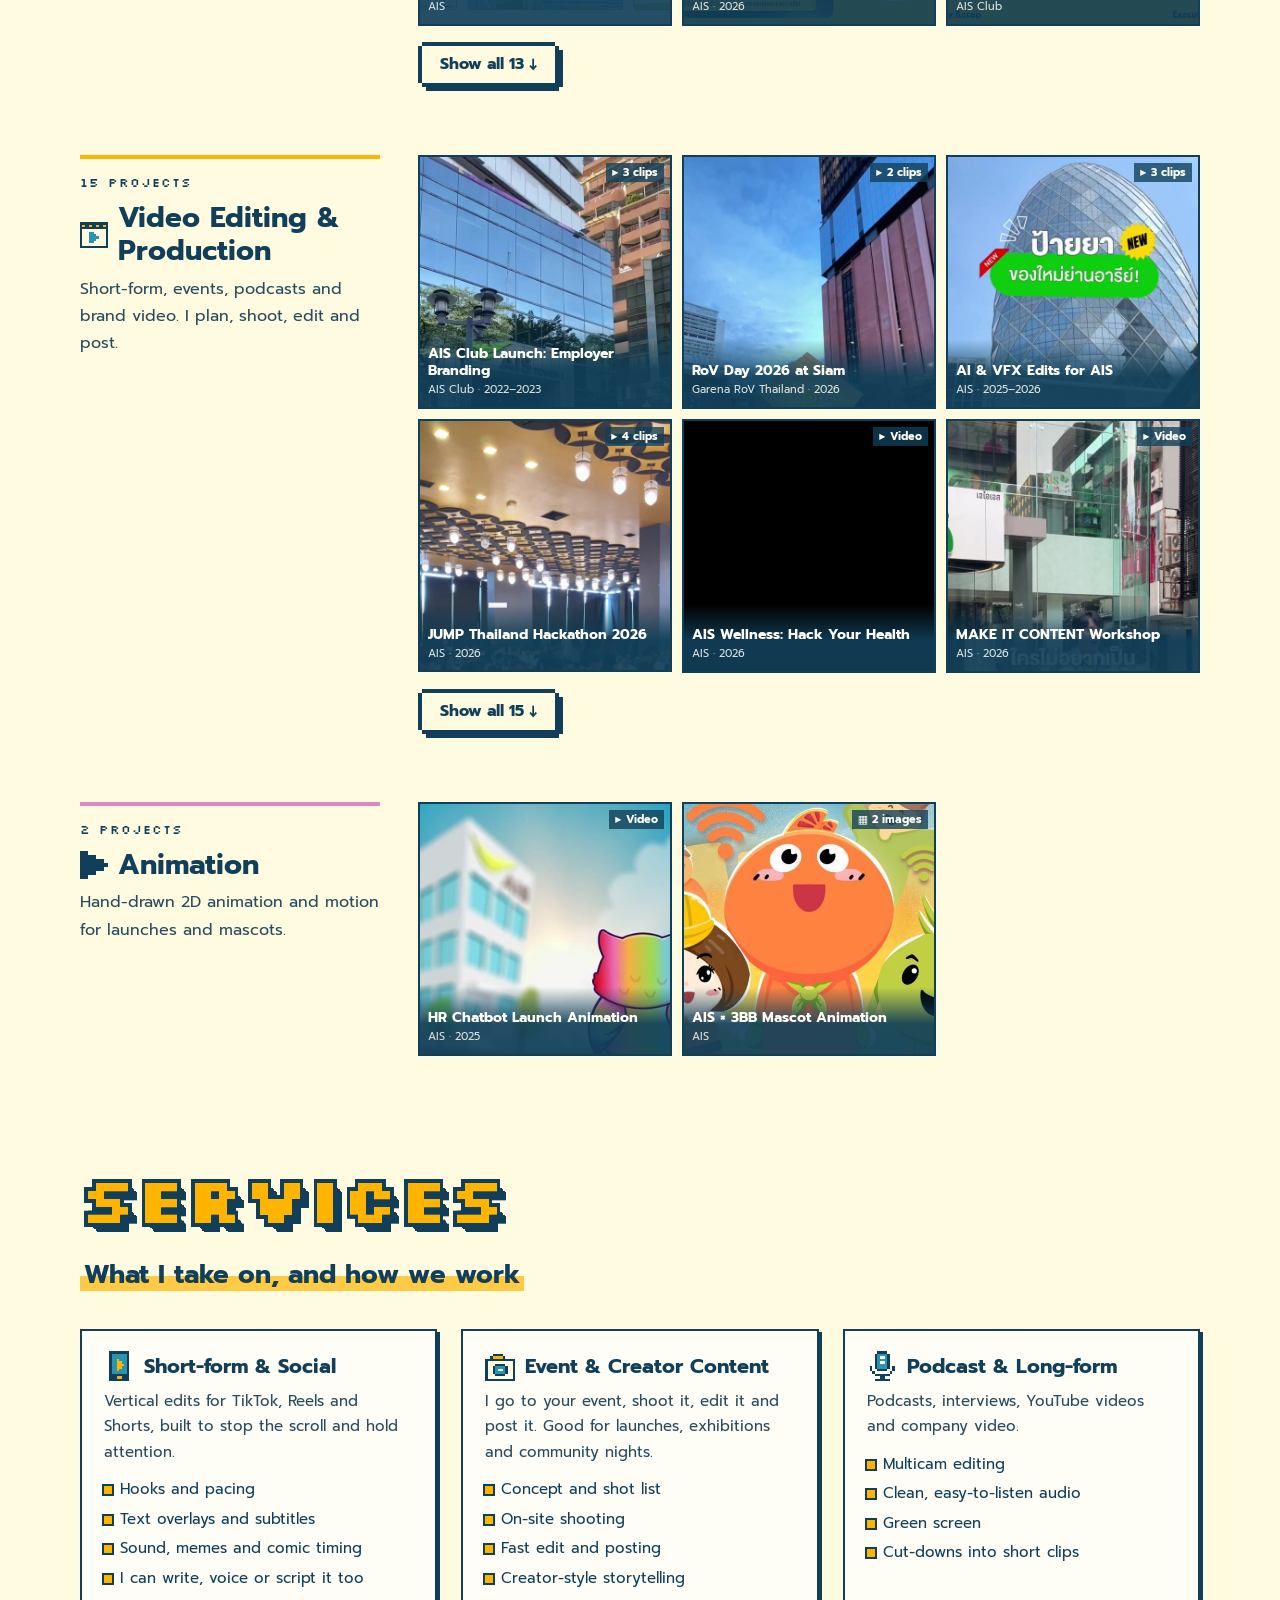
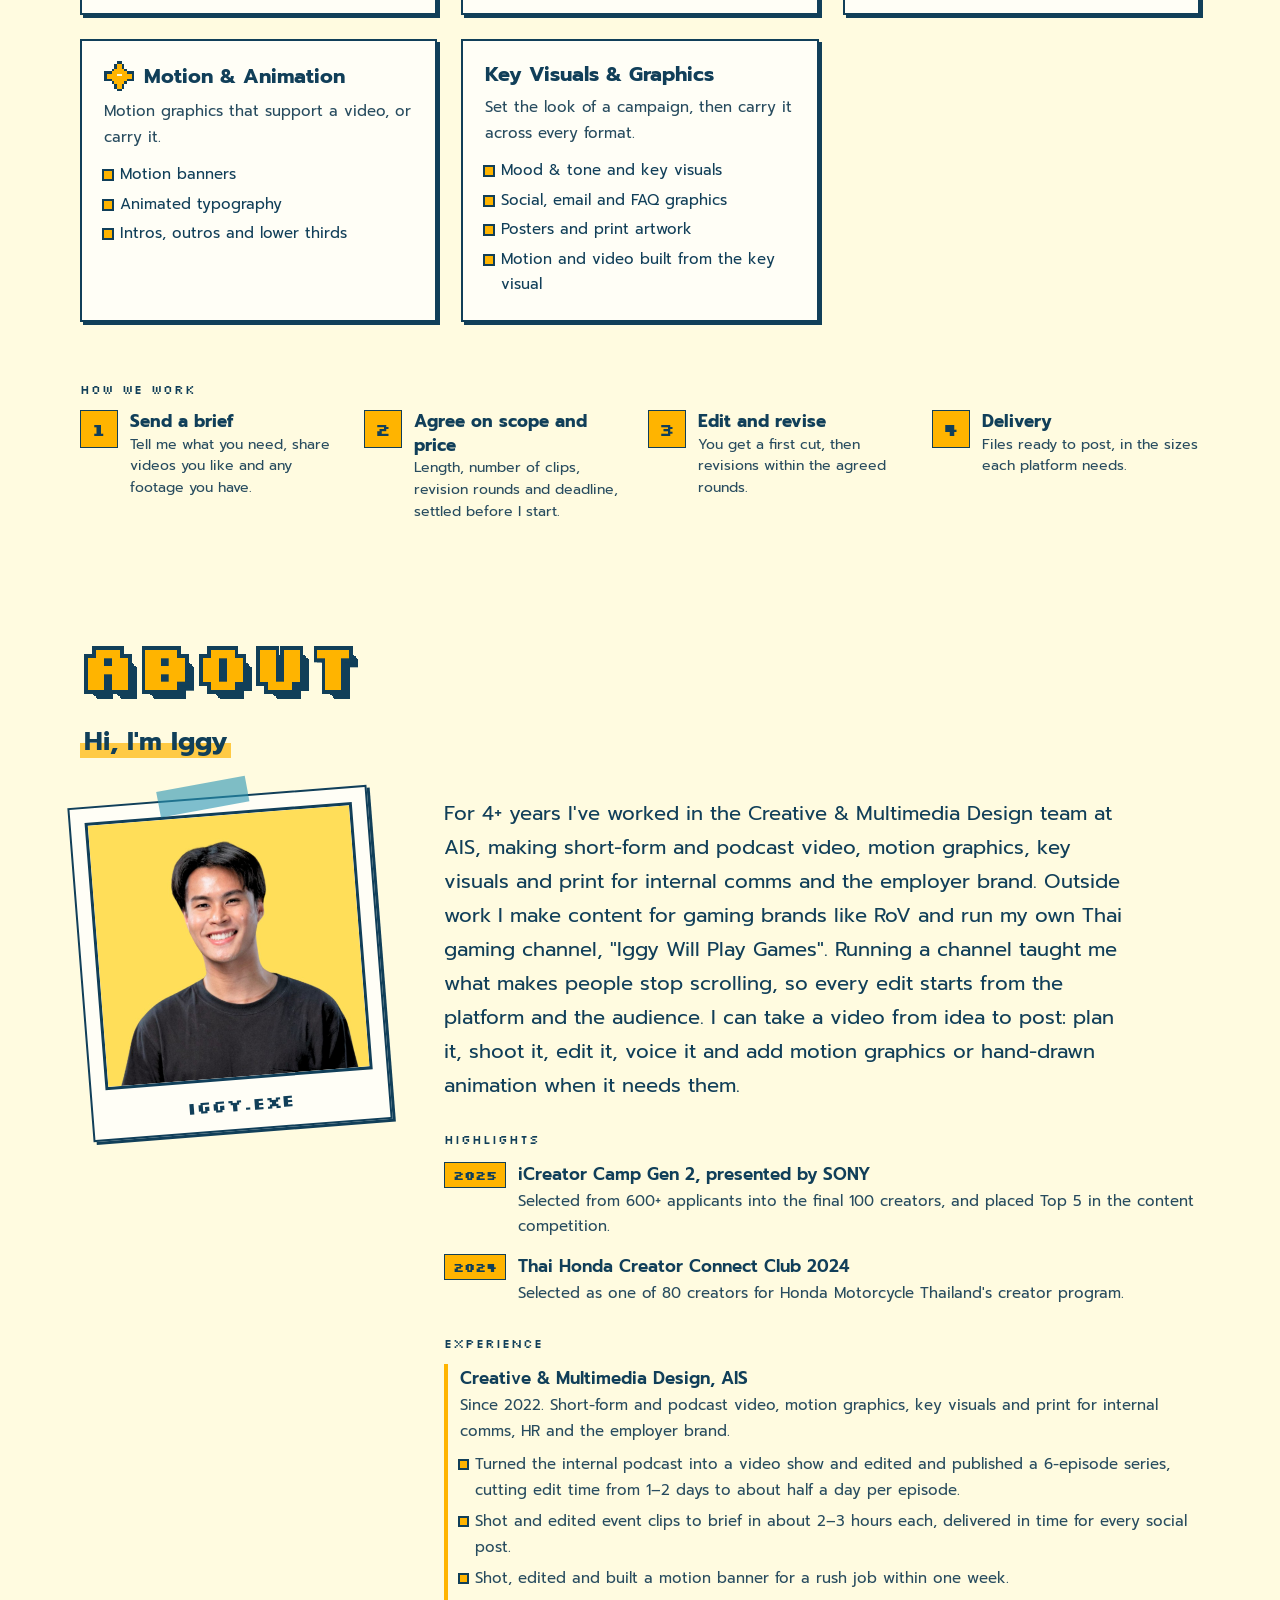
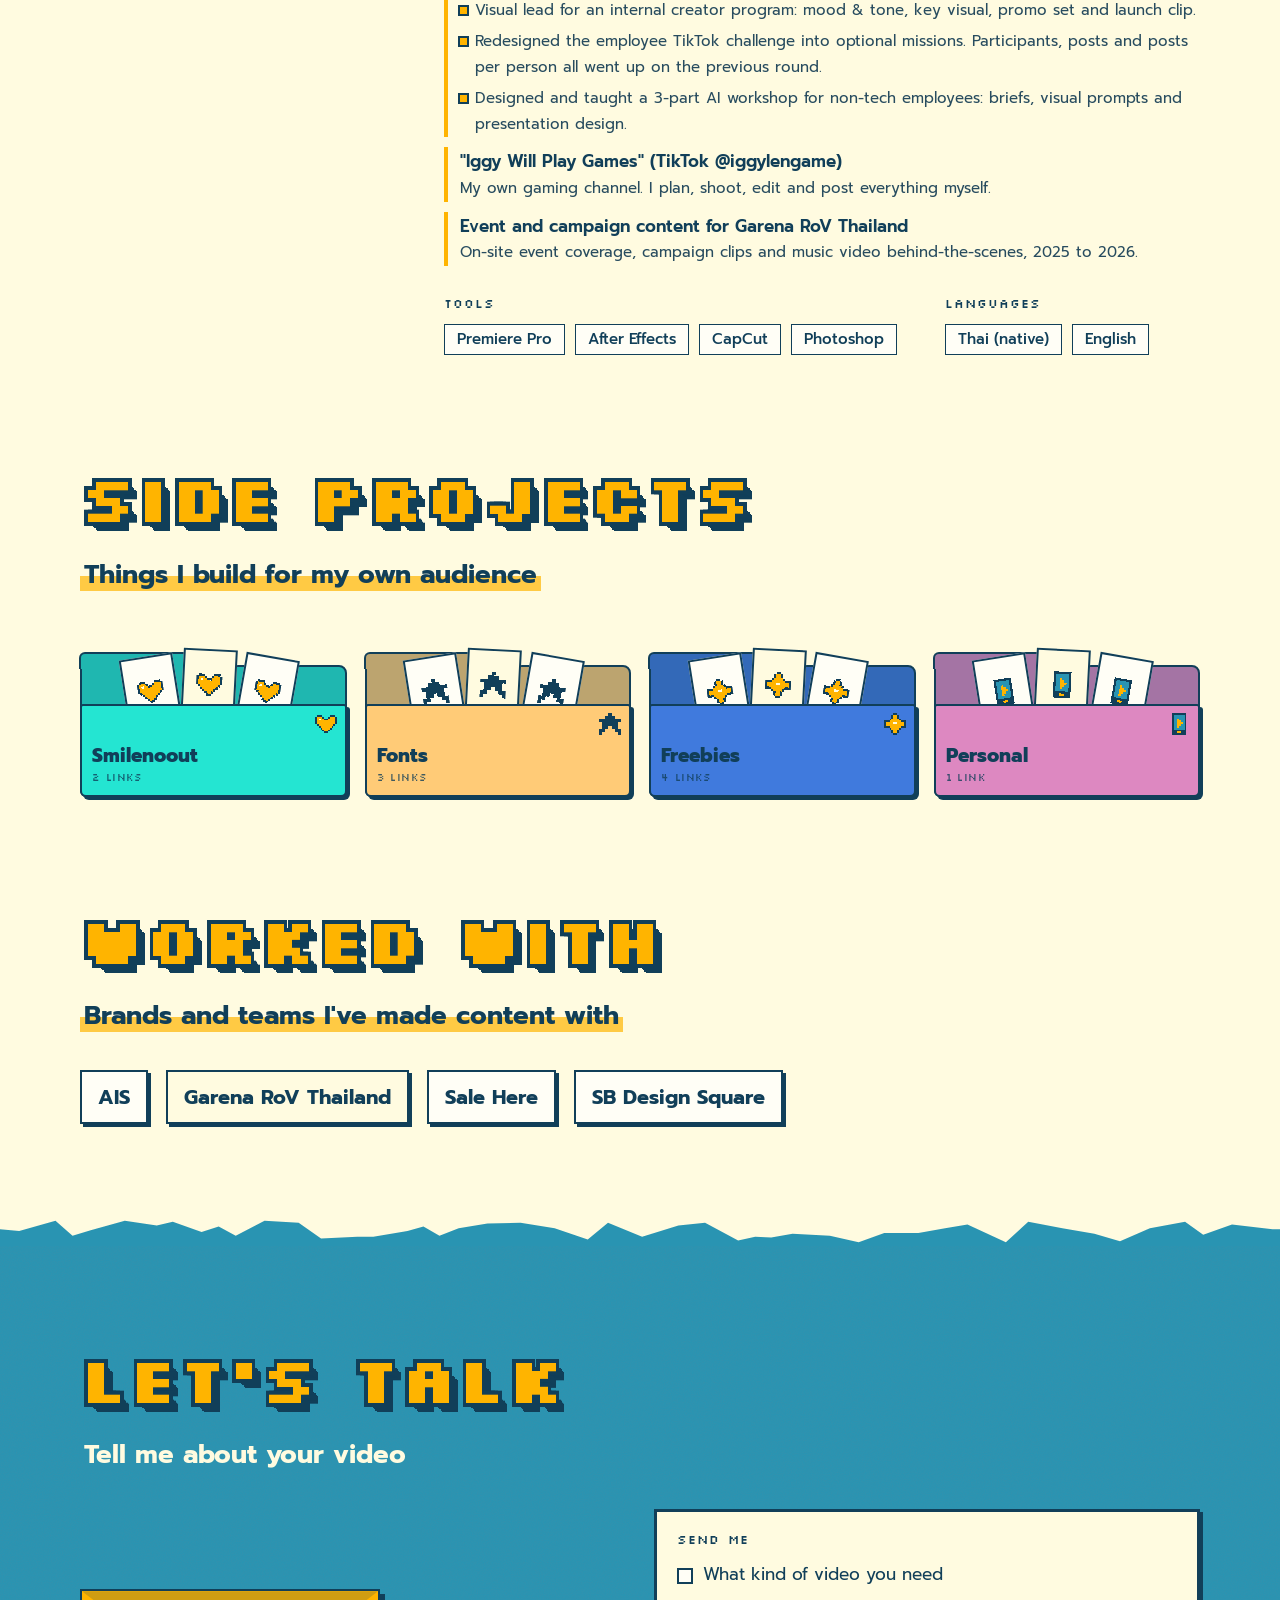
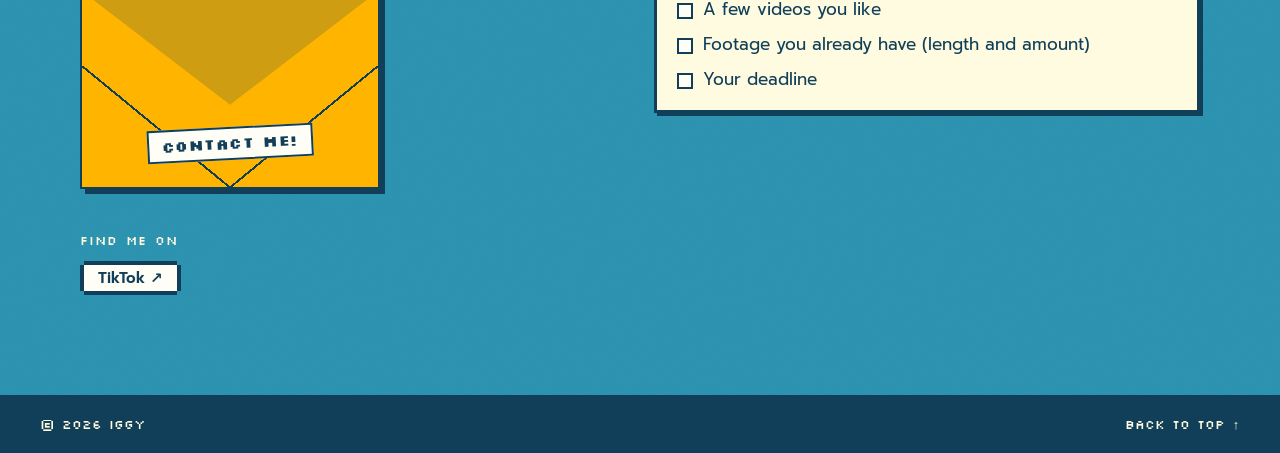
==== commit 9b3d8332: "UX round: IG-style grids, project viewer, calmer motion, envelope contact - Cover: picking Graphic /" ====
--- a/public/index.html
+++ b/public/index.html
@@ -21,7 +21,7 @@
   <header class="topbar">
     <a class="brand" href="#top"><span data-sprite="heart" class="brand-icon"></span><span data-site="name"></span></a>
     <nav>
-      <a class="px-chip" href="#selected">Work</a>
+      <a class="px-chip" href="#work">Work</a>
       <a class="px-chip hide-sm" href="#services">Services</a>
       <a class="px-chip hide-sm" href="#about">About</a>
       <a class="px-chip px-chip-hot" href="#contact">Let's talk</a>
@@ -52,50 +52,38 @@
           <div class="win">
             <div class="win-bar">
               <span class="win-icon" data-sprite="clapper"></span>
-              <span class="win-title" id="reel-label" aria-live="polite">Iggy Player</span>
+              <span class="win-title" id="reel-label" aria-live="polite">Iggy Explorer</span>
               <span class="win-ctrls" aria-hidden="true"><i class="w-min"></i><i class="w-max"></i><i class="w-close"></i></span>
             </div>
             <div class="win-screen" id="reel">
               <div class="win-off" id="reel-off">
                 <span class="win-off-big">NO SIGNAL</span>
-                <span class="win-off-hint"><span class="hint-arrow">◀</span> Pick a type of work to tune in</span>
+                <span class="win-off-hint"><span class="hint-arrow">◀</span> Pick a folder to see the work</span>
               </div>
             </div>
             <div class="win-status">
-              <button class="tv-arrow" type="button" id="reel-prev" aria-label="Previous clip" hidden><span data-sprite="arrowL"></span></button>
               <span class="tv-count" id="reel-count">READY</span>
-              <button class="tv-arrow" type="button" id="reel-next" aria-label="Next clip" hidden><span data-sprite="arrowR"></span></button>
-            </div>
-          </div>
-          <a class="reel-from" id="reel-from" href="#selected" hidden></a>
+            </div>
+          </div>
         </div>
       </div>
     </section>
 
     <div class="ticker" aria-hidden="true"><div class="ticker-track" id="ticker"></div></div>
 
-    <!-- ===== 03 งานเด่น ===== -->
-    <section id="selected" class="section">
-      <div class="section-head">
-        <h2 class="px-title">SELECTED WORK</h2>
-        <p class="section-sub"><mark>Projects I'd love to do again</mark></p>
-      </div>
-      <div id="selected-list" class="selected-list"></div>
-    </section>
-
-    <!-- ===== 04 ผลงานทั้งหมด: โฟลเดอร์ตามประเภทงาน ===== -->
-    <section id="works" class="section">
-      <div class="section-head">
-        <h2 class="px-title">ALL WORK</h2>
-        <p class="section-sub"><mark>Open a folder, then pick a project</mark></p>
-      </div>
-      <div class="lib" id="lib">
-        <div class="lib-tabs" id="lib-tabs" role="tablist" aria-label="Types of work"></div>
-        <div class="lib-body" id="lib-body" hidden>
-          <div class="lib-stage" id="lib-stage"></div>
-          <ol class="lib-list" id="lib-list"></ol>
-        </div>
-      </div>
+    <!-- ===== 03 ผลงาน: แยกตามประเภท (ซ้าย = หัวข้อ, ขวา = grid) ===== -->
+    <section id="work" class="section work">
+      <div class="section-head work-head">
+        <div>
+          <h2 class="px-title">WORK</h2>
+          <p class="section-sub"><mark>Pick a type, then open a project</mark></p>
+        </div>
+        <label class="work-filter">
+          <span class="mini-label">SHOW</span>
+          <select id="work-filter" aria-label="Filter work by type"></select>
+        </label>
+      </div>
+      <div id="work-types" class="work-types"></div>
     </section>
 
     <!-- ===== 05 บริการและวิธีทำงาน ===== -->
--- a/public/style.css
+++ b/public/style.css
@@ -407,7 +407,7 @@
   padding: 18px; text-align: center; color: var(--cream);
   background: var(--ink) var(--grain);
 }
-.win-off-big { font-family: var(--pixel); font-weight: 700; font-size: 22px; letter-spacing: .08em; color: var(--yellow); animation: blink calc(14s / var(--fps)) steps(1) infinite; }
+.win-off-big { font-family: var(--pixel); font-weight: 700; font-size: 22px; letter-spacing: .08em; color: var(--yellow); }
 .win-off-hint { font-size: 15px; font-weight: 600; line-height: 1.45; }
 .hint-arrow { display: inline-block; color: var(--yellow); animation: hint-nudge calc(10s / var(--fps)) steps(1) infinite; }
 @keyframes hint-nudge { 50% { translate: -5px 0; } }
@@ -544,7 +544,7 @@
 }
 .ticker-track {
   display: flex; width: max-content;
-  animation: marquee 30s linear infinite; /* วิ่งลื่น ไม่กระตุก */
+  /* ข้อความนิ่ง ไม่วิ่ง (อ่านสบายตา) */
 }
 .ticker-item {
   display: flex; align-items: center; gap: 18px; padding-right: 18px;
@@ -579,32 +579,6 @@
   pointer-events: none;
 }
 .torn-blue { --torn-color: var(--blue); }
-
-/* ---------- งานเด่น ---------- */
-.selected-list { display: flex; flex-direction: column; gap: clamp(40px, 6vw, 64px); }
-.feature {
-  display: grid; gap: clamp(20px, 3vw, 36px); align-items: start;
-  grid-template-columns: minmax(0, 1.5fr) minmax(0, 1fr);
-}
-.feature.is-vertical { grid-template-columns: minmax(0, 360px) minmax(0, 1fr); }
-.feature:nth-child(even) .feature-media { order: 2; }
-.feature:nth-child(even).is-vertical { grid-template-columns: minmax(0, 1fr) minmax(0, 360px); }
-@media (max-width: 760px) {
-  .feature, .feature.is-vertical, .feature:nth-child(even).is-vertical { grid-template-columns: 1fr; }
-  .feature:nth-child(even) .feature-media { order: 0; }
-  .feature.is-vertical .feature-media { max-width: 360px; }
-}
-.feature-media {
-  background: var(--paper); border: 3px solid var(--ink); padding: 8px;
-  box-shadow: 8px 8px 0 var(--ink);
-}
-.feature-info { display: flex; flex-direction: column; gap: 10px; min-width: 0; padding-top: 4px; }
-.feature-num {
-  align-self: flex-start;
-  font-family: var(--pixel); font-weight: 700; font-size: 14px;
-  background: var(--yellow); border: 3px solid var(--ink); padding: 0 10px;
-}
-.feature-info h3 { font-size: clamp(22px, 2.6vw, 28px); font-weight: 700; line-height: 1.3; text-wrap: balance; }
 
 /* ---------- ปุ่มสลับคลิปในโปรเจกต์ ---------- */
 .clip-tabs { display: flex; flex-wrap: wrap; align-items: center; gap: 6px; padding: 10px 2px 2px; }
@@ -663,88 +637,6 @@
 .open-link { font-size: 14px; font-weight: 600; color: var(--ink); text-underline-offset: 3px; }
 .open-link:hover { background: var(--yellow); }
 
-/* ---------- ผลงานทั้งหมด: โฟลเดอร์ ---------- */
-.lib-tabs { display: flex; gap: 18px; align-items: flex-end; padding-top: 18px; }
-.lib-tab { flex: 1 1 0; min-width: 0; height: 170px; transition: flex-grow .3s ease, height .3s ease; }
-.lib-tab .folder-name { font-size: 20px; }
-.lib-tab .folder-count { font-size: 11px; }
-.lib-tab .folder-front .chip-icon { width: 28px; height: 28px; }
-.lib-tab .peek-card { width: auto; height: 78%; }
-.lib-tab .folder-peek { bottom: 38%; }
-.lib-tab .peek-1 { left: 8%; } .lib-tab .peek-2 { left: 35%; } .lib-tab .peek-3 { left: 62%; }
-.lib-tab[aria-selected="true"] { flex-grow: 2.4; }
-.lib.is-open .lib-tab:not([aria-selected="true"]) { height: 128px; }
-.lib.is-open .lib-tab:not([aria-selected="true"]) .folder-count { display: none; }
-.lib.is-open .lib-tab:not([aria-selected="true"]) .folder-name { font-size: 15px; }
-.lib { --lib-accent: var(--yellow); }
-
-.lib-body { display: grid; grid-template-columns: minmax(0, 1fr) minmax(260px, 360px); gap: 28px; margin-top: 26px; align-items: start; }
-.lib-stage {
-  display: grid; grid-template-columns: minmax(0, 300px) minmax(0, 1fr); gap: 22px; align-items: start;
-  background: var(--paper); border: 3px solid var(--ink); box-shadow: 8px 8px 0 var(--ink); padding: 14px;
-}
-.lib-stage:has(.lib-media:not(.is-vertical)) { grid-template-columns: minmax(0, 1fr); }
-.lib-info { display: flex; flex-direction: column; gap: 10px; min-width: 0; }
-.lib-info-title { font-size: 22px; font-weight: 700; line-height: 1.3; text-wrap: balance; }
-.lib-list { list-style: none; margin: 0; padding: 0; display: flex; flex-direction: column; gap: 10px; }
-.lib-row { display: flex; flex-direction: column; gap: 10px; }
-.lib-row-btn {
-  width: 100%; display: grid; grid-template-columns: auto minmax(0, 1fr) auto; gap: 12px; align-items: center;
-  padding: 12px 14px; text-align: left; cursor: pointer;
-  font: inherit; color: var(--ink); background: var(--paper);
-  border: 3px solid var(--ink); box-shadow: 4px 4px 0 var(--ink);
-  transition: background-color .15s;
-}
-.lib-row-btn:hover { background: color-mix(in srgb, var(--lib-accent, var(--yellow)) 30%, var(--paper)); }
-.lib-row-btn:focus-visible { outline: 3px dashed var(--ink); outline-offset: 4px; }
-.lib-row.is-current > .lib-row-btn { background: var(--lib-accent, var(--yellow)); }
-.lib-num { font-family: var(--pixel); font-weight: 700; font-size: 13px; }
-.lib-row-title { display: block; font-weight: 700; font-size: 16px; line-height: 1.3; }
-.lib-row-meta { display: block; font-size: 13px; color: var(--ink-2); }
-.lib-row-go { font-size: 13px; }
-.lib-row.is-current .lib-row-go { rotate: 90deg; }
-.lib-empty { padding: 16px; background: var(--paper); border: 3px dashed var(--ink); font-weight: 600; }
-@media (max-width: 899px) {
-  .lib-tabs { gap: 10px; }
-  .lib-tab { height: 108px; }
-  .lib-tab .folder-name { font-size: 13px; overflow-wrap: normal; padding-right: 0; }
-  .lib-tab .folder-count { font-size: 9px; }
-  .lib-tab .folder-front .chip-icon { width: 16px; height: 16px; }
-  .lib.is-open .lib-tab:not([aria-selected="true"]) { height: 92px; }
-  .lib.is-open .lib-tab[aria-selected="true"] { flex-grow: 1.8; }
-  .lib-body { grid-template-columns: minmax(0, 1fr); margin-top: 16px; }
-  .lib-stage { grid-template-columns: minmax(0, 1fr); padding: 10px; box-shadow: 5px 5px 0 var(--ink); margin-bottom: 6px; }
-  .lib-media.is-vertical { width: 100%; max-width: 300px; margin: 0 auto; }
-}
-
-/* ---------- ผลงานเพิ่มเติม ---------- */
-.filters { display: flex; flex-wrap: wrap; gap: 4px; margin-bottom: 30px; }
-.filter { display: inline-flex; align-items: center; gap: 6px; padding: 4px 14px; font-size: 15px; background: var(--paper); }
-.filter:hover { background: var(--cream); }
-.filter[aria-pressed="true"] { background: var(--ink); color: var(--cream); }
-.filter-tag { background: var(--yellow); }
-
-.works-grid {
-  display: grid; gap: 34px 28px; align-items: start;
-  grid-template-columns: repeat(auto-fill, minmax(min(100%, 300px), 1fr));
-}
-.card {
-  --r: 0deg;
-  position: relative;
-  margin: 0 6px;
-  background: var(--paper);
-  border: 3px solid var(--ink);
-  padding: 8px;
-  box-shadow: 6px 6px 0 var(--ink);
-  transform: rotate(var(--r));
-  transition: transform .2s ease-out, box-shadow .2s ease-out;
-}
-.card:hover { transform: rotate(0deg) translate(-3px, -3px); box-shadow: 10px 10px 0 var(--ink); }
-.card-body { display: flex; flex-direction: column; gap: 8px; padding: 12px 6px 6px; }
-.card-body h3 { font-size: 18px; font-weight: 700; line-height: 1.35; }
-.card-body .work-highlight { font-size: 15px; color: var(--ink-2); }
-.empty { font-weight: 600; padding: 24px 0; }
-
 /* ---------- เครื่องเล่นวิดีโอ ---------- */
 .player {
   position: relative; width: 100%;
@@ -756,7 +648,6 @@
 .player::before { /* ข้อความรอโหลด อยู่หลังคลิป */
   content: "LOADING..."; position: absolute; inset: 0; display: grid; place-items: center;
   font-family: var(--pixel); color: var(--yellow); font-size: 14px; letter-spacing: .1em;
-  animation: blink calc(8s / var(--fps)) steps(1) infinite;
 }
 .player iframe, .player video, .player-facade {
   position: absolute; inset: 0; width: 100%; height: 100%; border: 0;
@@ -1022,3 +913,166 @@
 @media (prefers-reduced-motion: reduce) {
   *, *::before, *::after { animation: none !important; transition: none !important; }
 }
+
+
+/* =====================================================================
+   รอบปรับ UX: grid ผลงาน + หน้าต่างดูผลงาน + ซองจดหมาย + กรอบบางลง
+   ===================================================================== */
+html.is-locked { overflow: hidden; }
+
+/* ---------- กล่องผลงาน (grid แบบ IG) ---------- */
+.tile-grid { display: grid; grid-template-columns: repeat(3, minmax(0, 1fr)); gap: 10px; }
+.tile {
+  position: relative; display: block; padding: 0; margin: 0; cursor: pointer; overflow: hidden;
+  aspect-ratio: 1; border: 2px solid var(--ink); background: var(--ink); color: var(--paper); text-align: left;
+  font: inherit;
+}
+.tile-media { position: absolute; inset: 0; display: grid; place-items: center; background: var(--sand); }
+.tile-media img { width: 100%; height: 100%; object-fit: cover; transition: scale .3s ease; }
+.tile-media .sprite { width: 40%; height: 40%; }
+.tile-kind {
+  position: absolute; top: 6px; right: 6px; z-index: 1;
+  font: 700 11px/1 var(--font); padding: 4px 6px; background: rgb(17 63 89 / .78); color: var(--paper);
+}
+.tile-cap {
+  position: absolute; left: 0; right: 0; bottom: 0; z-index: 1;
+  display: flex; flex-direction: column; gap: 1px; padding: 22px 8px 7px;
+  background: linear-gradient(transparent, rgb(17 63 89 / .92) 55%);
+}
+.tile-title { font-weight: 700; font-size: 14px; line-height: 1.25; overflow: hidden; display: -webkit-box; -webkit-line-clamp: 2; -webkit-box-orient: vertical; }
+.tile-meta { font-size: 11px; opacity: .85; white-space: nowrap; overflow: hidden; text-overflow: ellipsis; }
+.tile:hover .tile-media img, .tile:focus-visible .tile-media img { scale: 1.05; }
+.tile:focus-visible { outline: 3px solid var(--yellow); outline-offset: 2px; }
+@media (max-width: 600px) {
+  .tile-grid { gap: 6px; }
+  .tile-title { font-size: 12px; }
+  .tile-meta { display: none; }
+  .tile-kind { font-size: 9px; padding: 3px 4px; }
+}
+
+/* ---------- หน้าต่างบน Cover: grid ผลงาน ---------- */
+.hero .win-screen:has(.tile-grid), .hero .win-screen:has(.is-msg) {
+  width: min(440px, 32vw); height: min(58vh, 560px); overflow-y: auto; background: var(--cream);
+  scrollbar-width: thin;
+}
+.tile-grid.in-win { gap: 6px; padding: 6px; }
+.tile-grid.in-win .tile-title { font-size: 12px; }
+.tile-grid.in-win .tile-meta { display: none; }
+.hero .win-screen:has(.is-msg) { display: grid; }
+.hero .win-screen .win-off.is-msg { width: 100%; height: 100%; aspect-ratio: auto; }
+@media (min-width: 1400px) {
+  .hero .win-screen:has(.tile-grid), .hero .win-screen:has(.is-msg) { width: min(560px, 30vw); height: min(64vh, 680px); }
+}
+@media (max-width: 899px) {
+  .hero .win-screen:has(.tile-grid), .hero .win-screen:has(.is-msg) { width: min(calc(100vw - 64px), 520px); height: auto; max-height: 62vh; }
+}
+
+/* ---------- ส่วน WORK ---------- */
+.work-head { display: flex; flex-wrap: wrap; align-items: flex-end; justify-content: space-between; gap: 16px 24px; }
+.work-filter { display: flex; align-items: center; gap: 10px; }
+.work-filter .mini-label { margin: 0; }
+.work-filter select {
+  font: 600 16px/1.2 var(--font); color: var(--ink);
+  padding: 9px 36px 9px 12px; border: 2px solid var(--ink); border-radius: 0; background: var(--paper);
+  box-shadow: 3px 3px 0 var(--ink); cursor: pointer;
+  appearance: none;
+  background-image: linear-gradient(45deg, transparent 50%, var(--ink) 50%), linear-gradient(135deg, var(--ink) 50%, transparent 50%);
+  background-position: calc(100% - 18px) 50%, calc(100% - 12px) 50%; background-size: 6px 6px; background-repeat: no-repeat;
+}
+.work-filter select:focus-visible { outline: 3px dashed var(--ink); outline-offset: 3px; }
+.work-types { display: flex; flex-direction: column; gap: clamp(40px, 5vw, 64px); }
+.work-type { display: grid; grid-template-columns: minmax(220px, 300px) minmax(0, 1fr); gap: clamp(20px, 3vw, 48px); align-items: start; }
+.work-type-head { position: sticky; top: 80px; display: flex; flex-direction: column; gap: 8px; padding-top: 4px; border-top: 4px solid var(--type-accent); }
+.work-type-head .mini-label { margin: 8px 0 0; }
+.work-type-title { display: flex; align-items: center; gap: 10px; font-size: clamp(22px, 2.2vw, 28px); font-weight: 700; line-height: 1.2; }
+.work-type-title .chip-icon { width: 28px; height: 28px; }
+.work-type-desc { color: var(--ink-2); font-size: 16px; }
+.work-type-body { display: flex; flex-direction: column; gap: 16px; align-items: flex-start; min-width: 0; }
+.work-type-body .tile-grid { width: 100%; }
+.tile-grid:not(.show-all) .is-extra { display: none; }
+.work-more-btn { font-size: 16px; padding: 9px 18px; }
+@media (min-width: 1400px) { .work .tile-grid { grid-template-columns: repeat(4, minmax(0, 1fr)); } }
+@media (max-width: 899px) {
+  .work-type { grid-template-columns: 1fr; gap: 14px; }
+  .work-type-head { position: static; }
+  .work-filter { width: 100%; }
+  .work-filter select { flex: 1; }
+}
+
+/* ---------- หน้าต่างดูผลงาน ---------- */
+.viewer { position: fixed; inset: 0; z-index: 60; display: grid; place-items: center; padding: 24px; }
+.viewer[hidden] { display: none; }
+.viewer-backdrop { position: absolute; inset: 0; background: rgb(17 63 89 / .72); }
+.viewer-win {
+  position: relative; width: min(1060px, 100%); max-height: calc(100vh - 48px);
+  display: flex; flex-direction: column; transform: none; rotate: 0deg;
+}
+.viewer-win .win-bar { flex: none; }
+.viewer-close { margin-left: auto; padding: 0; border: 0; background: none; cursor: pointer; display: grid; place-items: center; }
+.viewer-close .w-close { display: block; position: relative; width: 26px; height: 26px; border: 2px solid var(--ink); border-radius: 4px; background: #FE6D73; }
+.viewer-close:focus-visible { outline: 3px dashed var(--paper); outline-offset: 2px; }
+.viewer-body {
+  flex: 1; min-height: 0; overflow: auto;
+  display: grid; grid-template-columns: minmax(0, 1.35fr) minmax(280px, 1fr); gap: 22px; padding: 16px; align-items: start;
+}
+.viewer-media.is-vertical { justify-self: center; width: min(100%, calc((100vh - 230px) * 9 / 16)); }
+.viewer-info { display: flex; flex-direction: column; gap: 10px; min-width: 0; }
+.viewer-info h3 { font-size: 24px; font-weight: 700; line-height: 1.25; }
+.viewer-status { flex: none; border-top: 2px solid var(--ink); padding-top: 8px; }
+@media (max-width: 760px) {
+  .viewer { padding: 0; }
+  .viewer-win { width: 100%; height: 100%; max-height: none; border-radius: 0; box-shadow: none; }
+  .viewer-body { grid-template-columns: 1fr; padding: 12px; gap: 14px; }
+  .viewer-media.is-vertical { width: min(100%, calc((100vh - 260px) * 9 / 16)); }
+}
+
+/* ---------- ซองจดหมาย (อีเมลติดต่อ) ---------- */
+.envelope { position: relative; flex: none; width: 300px; max-width: 100%; aspect-ratio: 3 / 2; margin: 80px 0 8px; }
+.env-back, .env-face { position: absolute; inset: 0; border: 2px solid var(--ink); }
+.env-back { background: color-mix(in srgb, var(--yellow) 55%, var(--sand)); }
+.env-face {
+  z-index: 2; padding: 0; cursor: pointer; overflow: hidden;
+  background:
+    linear-gradient(to top right, transparent calc(50% - 1px), var(--ink) calc(50% - 1px) calc(50% + 1px), transparent calc(50% + 1px)) left bottom / 50% 62% no-repeat,
+    linear-gradient(to top left, transparent calc(50% - 1px), var(--ink) calc(50% - 1px) calc(50% + 1px), transparent calc(50% + 1px)) right bottom / 50% 62% no-repeat,
+    var(--yellow);
+  box-shadow: 5px 5px 0 var(--ink);
+  animation: env-wiggle 2.6s steps(1) infinite;
+}
+.env-flap {
+  position: absolute; left: 0; right: 0; top: 0; height: 58%; transform-origin: top;
+  background: color-mix(in srgb, var(--yellow) 80%, var(--ink));
+  clip-path: polygon(0 0, 100% 0, 50% 100%);
+  transition: transform .35s ease;
+}
+.env-card {
+  position: absolute; left: 50%; bottom: 14%; translate: -50% 0;
+  font-family: var(--pixel); font-weight: 700; font-size: 15px; letter-spacing: .04em; white-space: nowrap;
+  background: var(--paper); color: var(--ink); border: 2px solid var(--ink); padding: 5px 12px; rotate: -3deg;
+}
+.env-face:focus-visible { outline: 3px dashed var(--paper); outline-offset: 5px; }
+.env-letter {
+  position: absolute; left: 7%; right: 7%; top: 6%; bottom: 6%; z-index: 1;
+  display: flex; flex-direction: column; align-items: center; justify-content: flex-start; gap: 6px; text-align: center;
+  padding: 12px 10px; background: var(--paper); border: 2px solid var(--ink);
+  transition: translate .45s ease; visibility: hidden;
+}
+.env-letter-hi { font-family: var(--pixel); font-size: 12px; letter-spacing: .06em; }
+.env-mail { font-weight: 700; font-size: 15px; color: var(--ink); overflow-wrap: anywhere; line-height: 1.3; }
+.env-copy { font: 600 13px/1 var(--font); padding: 5px 10px; border: 2px solid var(--ink); background: var(--yellow); cursor: pointer; }
+.envelope.is-open .env-face { animation: none; }
+.envelope.is-open .env-flap { transform: scaleY(-1); }
+.envelope.is-open .env-letter { visibility: visible; translate: 0 -62%; z-index: 3; box-shadow: 4px 4px 0 var(--ink); }
+.envelope.is-open .env-card { visibility: hidden; }
+@keyframes env-wiggle { 0%, 70% { rotate: 0deg; } 74% { rotate: -3deg; } 78% { rotate: 3deg; } 82% { rotate: -2deg; } 86% { rotate: 0deg; } }
+
+/* ---------- ส่วนล่าง: กรอบบางลง เรียบขึ้น (ไม่แตะ Cover) ---------- */
+main > .section :is(.service, .polaroid, .side-panel, .side-items a, .client, .brief-card, .moment, .feature-media, .lib-stage) {
+  border-width: 2px; box-shadow: 3px 3px 0 var(--ink);
+}
+main > .section :is(.step-num, .ach-year, .tools li, .roles li, .phase-label, .clip-tab) { border-width: 1.5px; }
+main > .section .polaroid { rotate: -1.5deg; }
+main > .section .client { rotate: 0deg; }
+.side-tabs .folder-front, .side-tabs .folder-back, .side-tabs .folder-back::before { border-width: 2px; }
+.side-tabs .folder-front { box-shadow: 3px 3px 0 var(--ink); }
+.brief-card { box-shadow: 3px 3px 0 var(--ink); }
--- a/public/fx.css
+++ b/public/fx.css
@@ -1,141 +1,36 @@
 /* =====================================================================
-   ลูกเล่นแอนิเมชัน (FX) — ทำงานคู่กับ fx.js
-   กฎที่ใช้: ของที่ "โผล่/เด้ง" ขยับแบบเฟรมต่ำ (steps) / hover ขยาย-เปลี่ยนสีแบบลื่น
+   ลูกเล่นแอนิเมชัน (FX) — ใช้คู่กับ fx.js
+   ใช้เฉพาะกับผลงาน และปุ่มที่อยากให้คนกด (ไม่ขยับตัวหนังสือ)
    ===================================================================== */
-:root {
-  --fx-hl: color-mix(in srgb, var(--yellow) 30%, var(--paper)); /* สีไฮไลต์ตอนเอาเมาส์ชี้ */
+
+/* ---------- กล่องผลงาน / โฟลเดอร์ เด้งเข้ามา (4 เฟรม แบบการ์ตูนเก่า) ---------- */
+.tile-pop { animation: tile-pop calc(5s / var(--fps)) steps(1) backwards; }
+@keyframes tile-pop {
+  0%   { translate: 0 18px; scale: .92; opacity: 0; }
+  25%  { translate: 0 -4px; scale: 1.03; opacity: 1; }
+  50%  { translate: 0 1px; scale: .99; }
+  75%, 100% { translate: 0 0; scale: 1; opacity: 1; }
 }
 
-/* ---------- 1) เลื่อนเข้ามาจากทิศต่าง ๆ (4 เฟรม) ---------- */
-.fx-left  { --fx-x: -64px; --fx-y: 0px;   --fx-rot: -3deg;  --fx-s: 1; }
-.fx-right { --fx-x: 64px;  --fx-y: 0px;   --fx-rot: 3deg;   --fx-s: 1; }
-.fx-up    { --fx-x: 0px;   --fx-y: 56px;  --fx-rot: 1.5deg; --fx-s: 1; }
-.fx-drop  { --fx-x: 0px;   --fx-y: -48px; --fx-rot: -10deg; --fx-s: 1; }
-.fx-pop   { --fx-x: 0px;   --fx-y: 0px;   --fx-rot: -4deg;  --fx-s: .7; }
-
-.fx-pending { translate: var(--fx-x) var(--fx-y); rotate: var(--fx-rot); scale: var(--fx-s); }
-.fx-in { animation: fx-in calc(5s / var(--fps)) steps(1) backwards; }
-@keyframes fx-in {
-  0%   { translate: var(--fx-x) var(--fx-y); rotate: var(--fx-rot); scale: var(--fx-s); }
-  25%  { translate: calc(var(--fx-x) * .35) calc(var(--fx-y) * .35); rotate: calc(var(--fx-rot) * .35); scale: calc(1 + (var(--fx-s) - 1) * .3); }
-  50%  { translate: calc(var(--fx-x) * -.12) calc(var(--fx-y) * -.12); rotate: calc(var(--fx-rot) * -.4); scale: 1.04; }
-  75%  { translate: 0px 0px; rotate: 0deg; scale: .99; }
-  100% { translate: 0px 0px; rotate: 0deg; scale: 1; }
-}
-
-/* ---------- 2) ตัวอักษรหัวข้อเด้งทีละตัว + ปากกาไฮไลต์ ---------- */
-.fx-word { display: inline-block; white-space: nowrap; }
-.fx-ch { display: inline-block; }
-.fx-ch-wait { translate: 0 -.35em; rotate: -8deg; }
-.fx-ch-in { animation: fx-ch calc(4s / var(--fps)) steps(1) backwards; }
-@keyframes fx-ch {
-  0%   { translate: 0 -.5em; rotate: -12deg; }
-  33%  { translate: 0 .08em; rotate: 6deg; }
-  66%  { translate: 0 -.04em; rotate: -2deg; }
-  100% { translate: 0 0; rotate: 0deg; }
-}
-.fx .section-sub mark { background-repeat: no-repeat; background-size: 100% 100%; }
-.fx .section-sub mark.fx-mark-wait { background-size: 0% 100%; }
-.fx-mark-in { animation: fx-mark calc(5s / var(--fps)) steps(5) backwards; }
-@keyframes fx-mark { from { background-size: 0% 100%; } to { background-size: 100% 100%; } }
-
-/* ---------- 3) กระดาษฉีกเปิดงานเด่น ---------- */
-.fx .feature-media { position: relative; }
-.fx-tear { position: absolute; inset: -3px; z-index: 5; }
-.fx-tear i {
-  position: absolute; inset: 0;
-  display: grid; place-items: center;
-  background-color: var(--sand);
-  background-image:
-    var(--grain),
-    repeating-linear-gradient(transparent 0 26px, color-mix(in srgb, var(--ink) 14%, transparent) 26px 28px);
-}
-.fx-tear b {
-  font-family: var(--pixel); font-weight: 700; font-size: clamp(16px, 2.4vw, 26px); letter-spacing: .06em;
-  background: var(--yellow); color: var(--ink);
-  border: 3px solid var(--ink); box-shadow: 5px 5px 0 var(--ink);
-  padding: 4px 14px; rotate: -3deg;
-}
-.fx-tear-l { transform-origin: 0 0; }
-.fx-tear-r { transform-origin: 100% 0; }
-.is-tearing .fx-tear-l { animation: fx-tear-l calc(7s / var(--fps)) steps(1) forwards; }
-.is-tearing .fx-tear-r { animation: fx-tear-r calc(7s / var(--fps)) steps(1) forwards; }
-@keyframes fx-tear-l {
-  0%   { translate: 0 0; rotate: 0deg; }
-  15%  { translate: -1% 0; rotate: -1deg; }
-  35%  { translate: -8% 2%; rotate: -4deg; }
-  55%  { translate: -28% 10%; rotate: -10deg; }
-  75%  { translate: -60% 26%; rotate: -18deg; opacity: 1; }
-  100% { translate: -90% 50%; rotate: -26deg; opacity: 0; }
-}
-@keyframes fx-tear-r {
-  0%   { translate: 0 0; rotate: 0deg; }
-  15%  { translate: 1% 0; rotate: 1deg; }
-  35%  { translate: 8% 3%; rotate: 5deg; }
-  55%  { translate: 26% 12%; rotate: 11deg; }
-  75%  { translate: 58% 30%; rotate: 19deg; opacity: 1; }
-  100% { translate: 92% 56%; rotate: 28deg; opacity: 0; }
-}
-
-/* ---------- 4) เช็กลิสต์ติ๊กทีละข้อ ---------- */
-.brief-list li.is-ticked::before {
-  background: var(--yellow) url("data:image/svg+xml,%3Csvg xmlns='http://www.w3.org/2000/svg' viewBox='0 0 6 6' shape-rendering='crispEdges'%3E%3Cpath fill='%23113F59' d='M5 0h1v1H5zM4 1h2v1H4zM0 2h1v1H0zM3 2h2v1H3zM0 3h4v1H0zM1 4h2v1H1z'/%3E%3C/svg%3E") center / 80% no-repeat;
-  animation: fx-tick calc(3s / var(--fps)) steps(1);
-}
-@keyframes fx-tick { 0% { scale: 1.6; } 50% { scale: .8; } 100% { scale: 1; } }
-
-/* ---------- 5) Hover: ขยาย + เปลี่ยนสี (ลื่น) / ไอคอนสลับเฟรมแบบ GIF ---------- */
+/* ---------- Hover (คอม): เน้นเฉพาะผลงานและปุ่ม ---------- */
 .sprite .fr-2 { opacity: 0; }
 @media (hover: hover) {
-  .fx .card { transition: transform .2s ease-out, box-shadow .2s ease-out, scale .2s ease-out, background-color .2s; }
-  .fx .card:hover { scale: 1.025; background: var(--fx-hl); }
+  /* ปุ่มหลักส่ายเบา ๆ ชวนกด */
+  .fx .px-btn:hover { animation: fx-wiggle calc(6s / var(--fps)) steps(1) infinite; }
 
-  .fx .feature-media { transition: scale .25s ease-out, rotate .25s ease-out, box-shadow .25s ease-out, background-color .25s; }
-  .fx .feature-media:hover { scale: 1.015; rotate: -.5deg; background: var(--yellow); box-shadow: 12px 12px 0 var(--ink); }
-
-  .fx .service { transition: scale .2s ease-out, box-shadow .2s ease-out, background-color .2s; }
-  .fx .service:hover { scale: 1.03; background: var(--yellow); box-shadow: 10px 10px 0 var(--ink); }
-  .fx .service:hover > p { color: var(--ink); }
-  .fx .service:hover .service-includes li::before { background: var(--paper); }
-
-  .fx .step-num { transition: background-color .15s; }
-  .fx .step:hover .step-num { background: var(--orange); color: var(--paper); animation: fx-wiggle calc(6s / var(--fps)) steps(1) infinite; }
-
-  .fx .polaroid { transition: rotate .25s ease-out, scale .25s ease-out; }
-  .fx .polaroid:hover { rotate: 3deg; scale: 1.04; }
-  .fx .tv { transition: rotate .25s ease-out; }
-  .fx .tv:hover { rotate: .6deg; }
-  .fx .brief-card { transition: rotate .2s ease-out; }
-  .fx .brief-card:hover { rotate: -1deg; }
-
-  .fx .experience > li { transition: border-left-width .15s, background-color .15s; }
-  .fx .experience > li:hover { border-left-width: 10px; background: var(--fx-hl); }
-
-  /* ป้ายเล็ก ๆ และปุ่ม: ส่ายแบบเฟรมต่ำ เหมือนตัวการ์ตูน */
-  .fx .offer-list li:hover, .fx .tools li:hover { background: var(--yellow); animation: fx-wiggle calc(6s / var(--fps)) steps(1) infinite; }
-  .fx .px-btn:hover, .fx .px-chip:hover, .fx .filter:hover { animation: fx-wiggle calc(6s / var(--fps)) steps(1) infinite; }
-
-  /* ไอคอน: กระโดด + สลับเฟรม + สีกะพริบ (palette cycle แบบเกม 8-bit) */
-  .fx :is(.filter, .offer-list li, .service, .brand, .polaroid):hover .chip-icon,
-  .fx .brand:hover .brand-icon { animation: hop calc(6s / var(--fps)) steps(1) infinite; }
-  .fx :is(.filter, .offer-list li, .service, .brand, .polaroid):hover .sprite.has-frames .fr-1 { animation: fx-fr-a calc(6s / var(--fps)) steps(1) infinite; }
-  .fx :is(.filter, .offer-list li, .service, .brand, .polaroid):hover .sprite.has-frames .fr-2 { animation: fx-fr-b calc(6s / var(--fps)) steps(1) infinite; }
-  .fx :is(.filter, .offer-list li, .service, .brand, .polaroid):hover .sprite .px-y { animation: fx-pal calc(9s / var(--fps)) steps(1) infinite; }
+  /* ไอคอนบนโฟลเดอร์: กระโดด + สลับเฟรมแบบ GIF */
+  .fx .folder:hover .chip-icon { animation: hop calc(6s / var(--fps)) steps(1) infinite; }
+  .fx .folder:hover .sprite.has-frames .fr-1 { animation: fx-fr-a calc(6s / var(--fps)) steps(1) infinite; }
+  .fx .folder:hover .sprite.has-frames .fr-2 { animation: fx-fr-b calc(6s / var(--fps)) steps(1) infinite; }
 
   /* ไอคอนที่วาดเอง: สลับเป็นไฟล์ iconHover (เช่น GIF) ตอนเอาเมาส์ชี้ */
-  .fx :is(.filter, .offer-list li, .service):hover .has-hover-icon > :first-child { visibility: hidden; }
-  .fx :is(.filter, .offer-list li, .service):hover .has-hover-icon .ic-hover { display: block; }
+  .fx .folder:hover .has-hover-icon > :first-child { visibility: hidden; }
+  .fx .folder:hover .has-hover-icon .ic-hover { display: block; }
 }
 @keyframes fx-wiggle { 0% { rotate: -2deg; } 33% { rotate: 2deg; } 66% { rotate: -1deg; } }
 @keyframes fx-fr-a { 0% { opacity: 1; } 50% { opacity: 0; } }
 @keyframes fx-fr-b { 0% { opacity: 0; } 50% { opacity: 1; } }
-@keyframes fx-pal { 0% { fill: var(--yellow); } 33% { fill: var(--orange); } 66% { fill: var(--cream); } }
 
-/* ---------- 6) เมาส์พิกเซล ---------- */
+/* ---------- เมาส์พิกเซล ---------- */
 .fx-cursor { cursor: var(--fx-cursor), auto; }
-.fx-cursor :is(a, button, summary, label, .player-facade, .fx-tear, [role="tab"]) { cursor: var(--fx-cursor-hot), pointer; }
-
-/* ---------- 7) พิกเซลแตกกระจายตอนคลิก ---------- */
-.fx-burst { position: fixed; z-index: 100; width: 0; height: 0; pointer-events: none; }
-.fx-burst i { position: absolute; left: -3px; top: -3px; width: 6px; height: 6px; animation: fx-burst calc(5s / var(--fps)) steps(4) forwards; }
-@keyframes fx-burst { to { translate: var(--dx) var(--dy); scale: .3; opacity: 0; } }
+.fx-cursor :is(a, button, summary, label, select, .player-facade, [role="tab"]) { cursor: var(--fx-cursor-hot), pointer; }
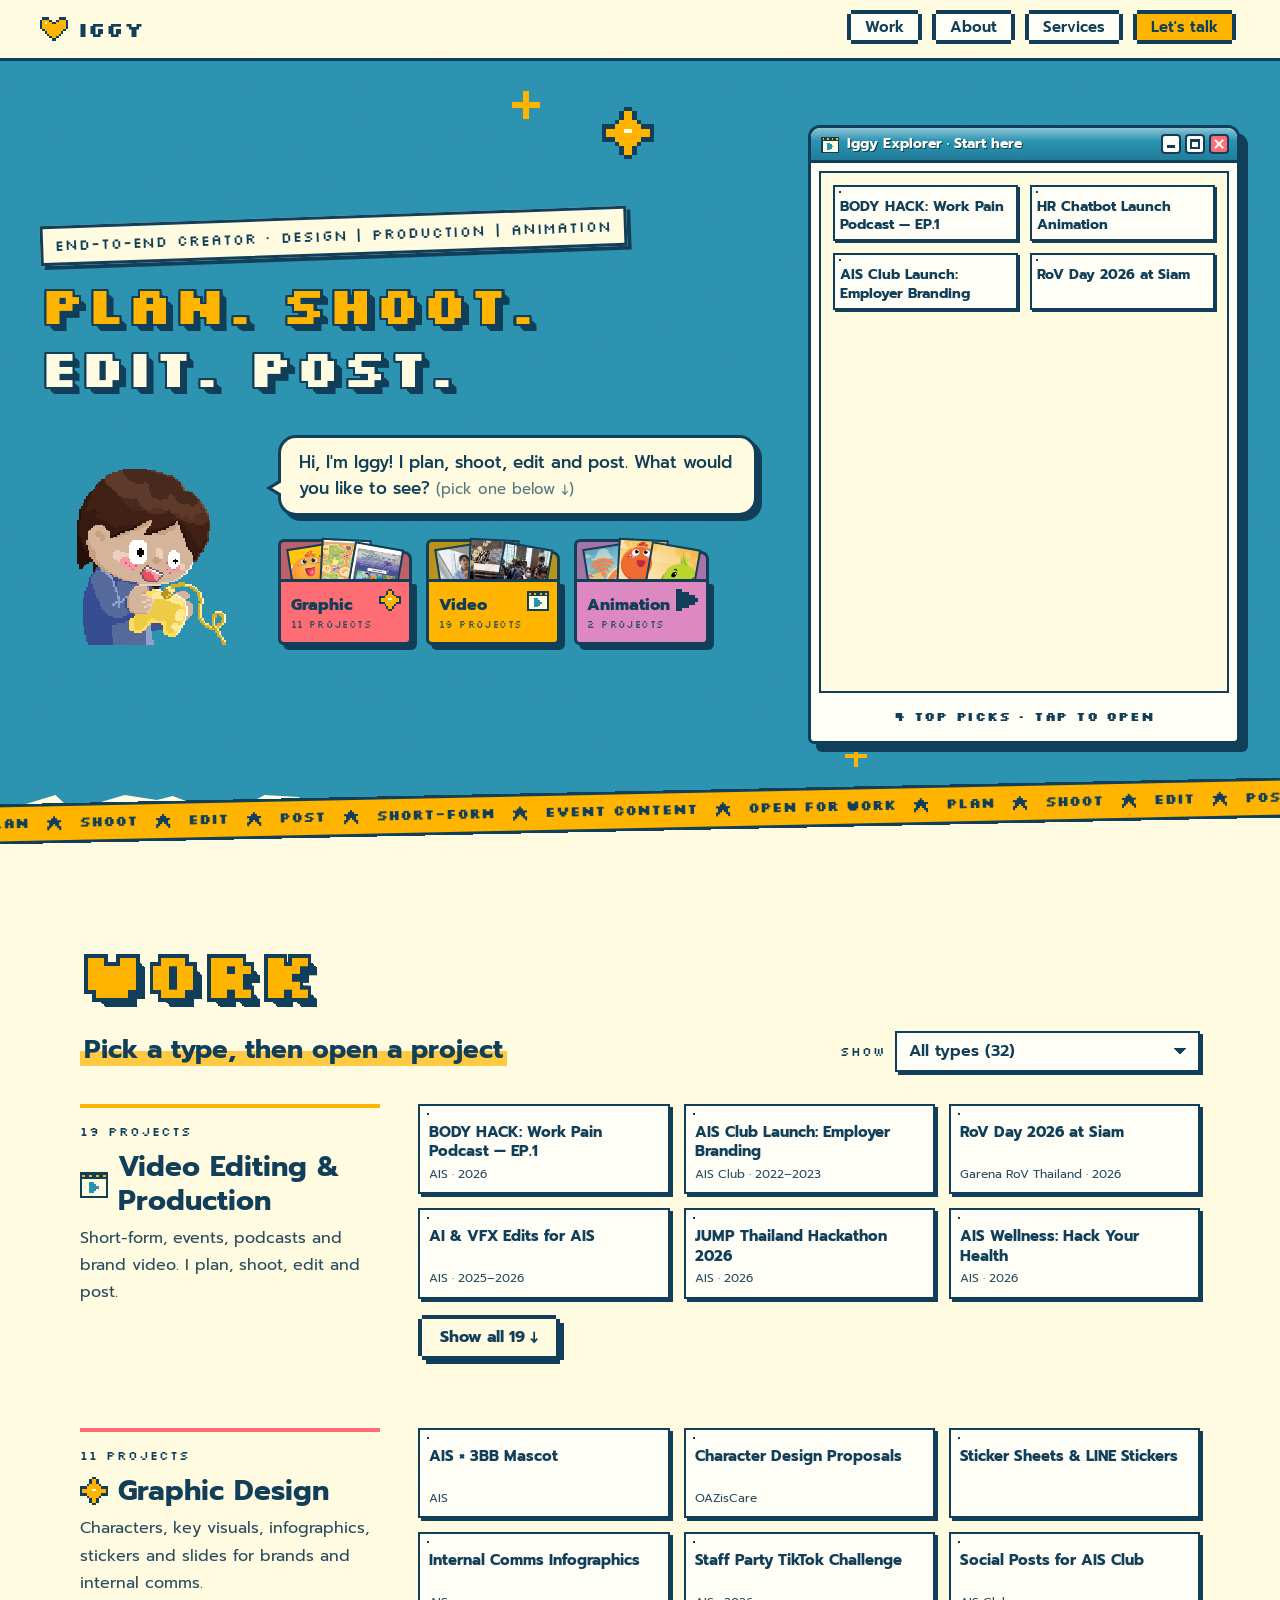
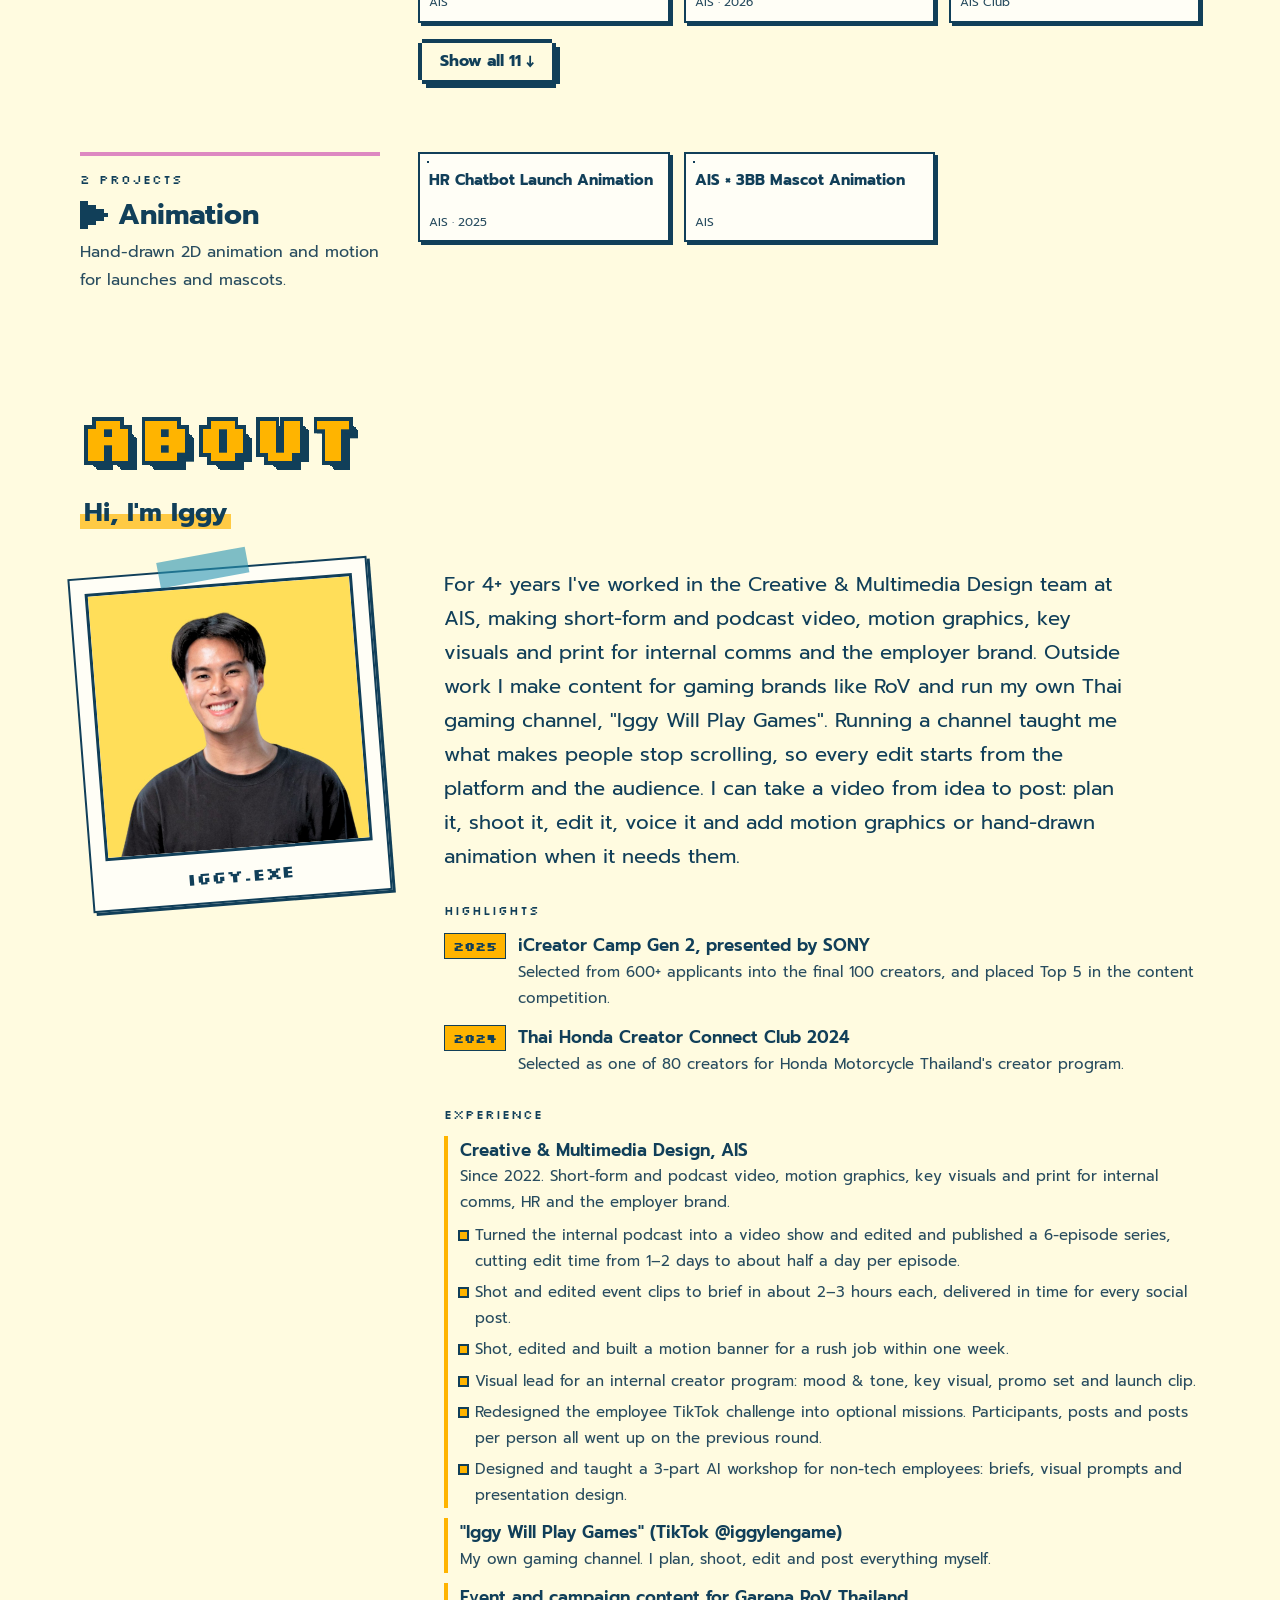
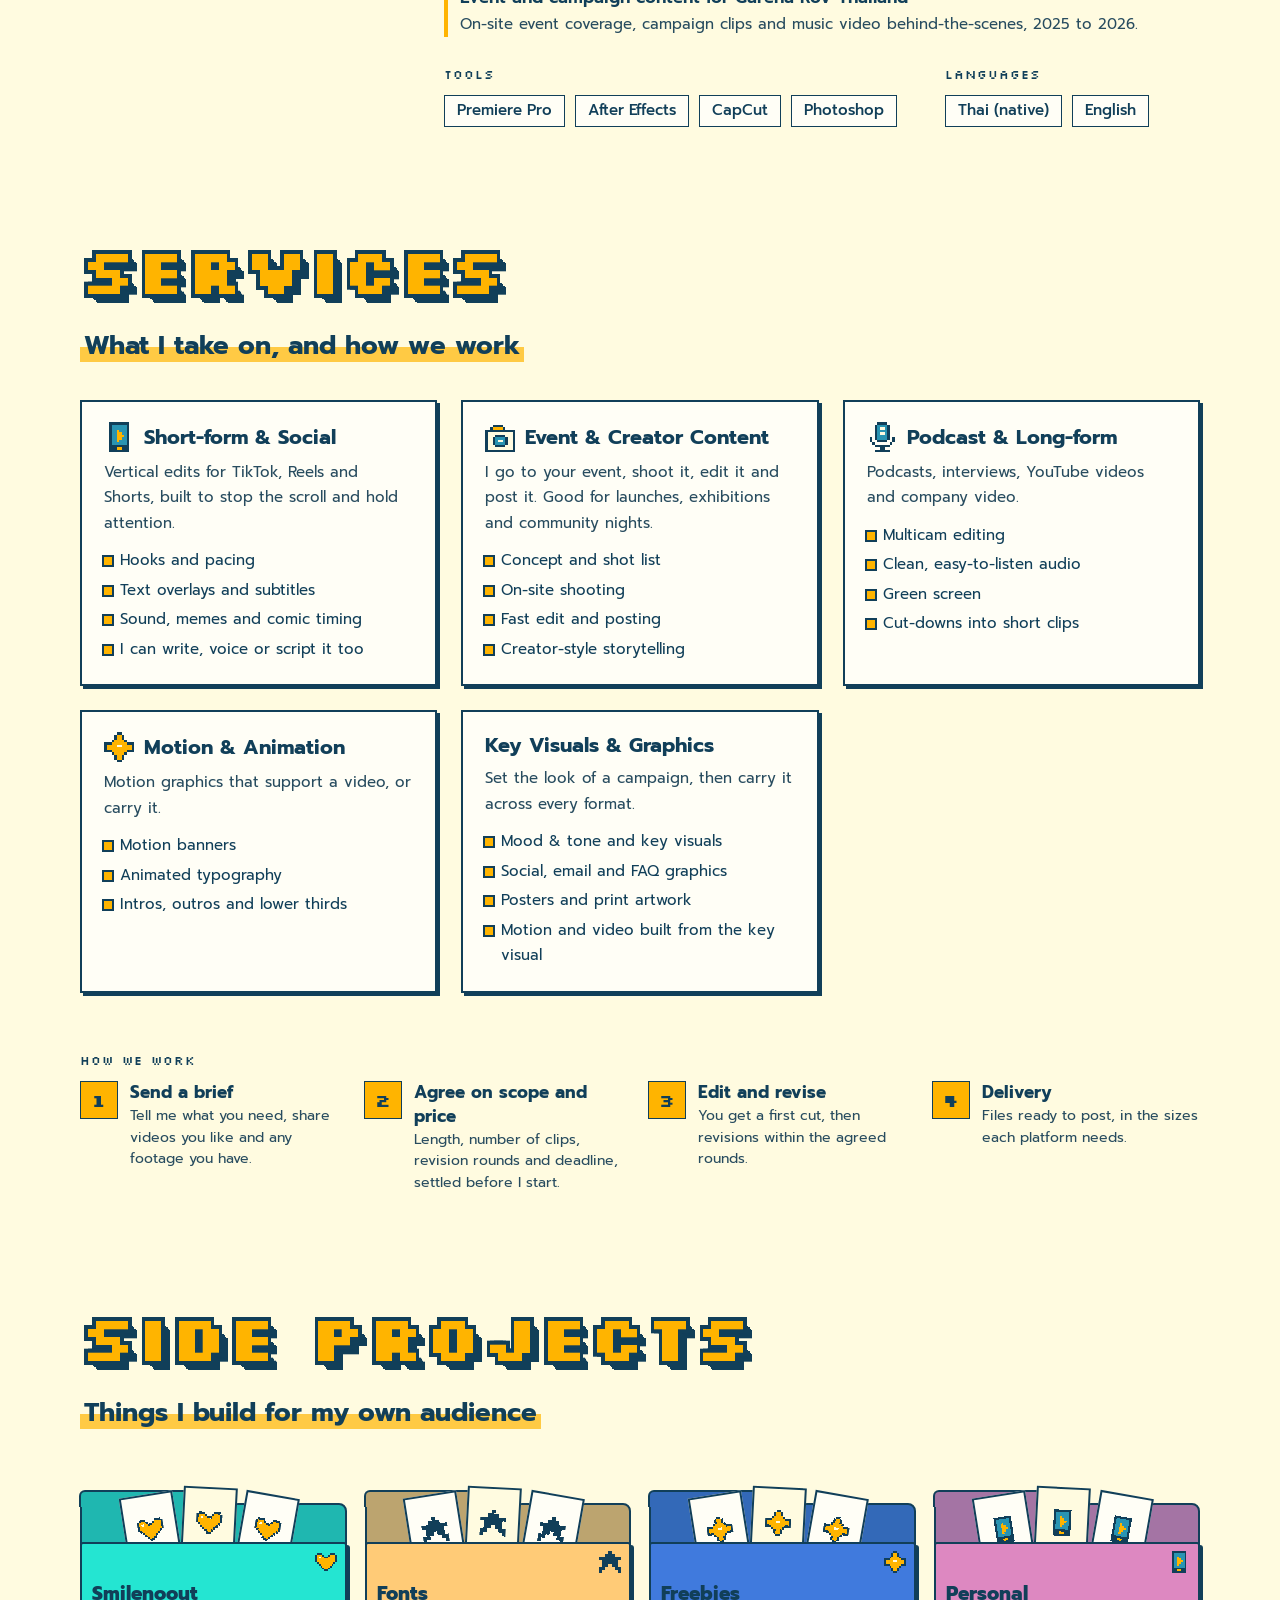
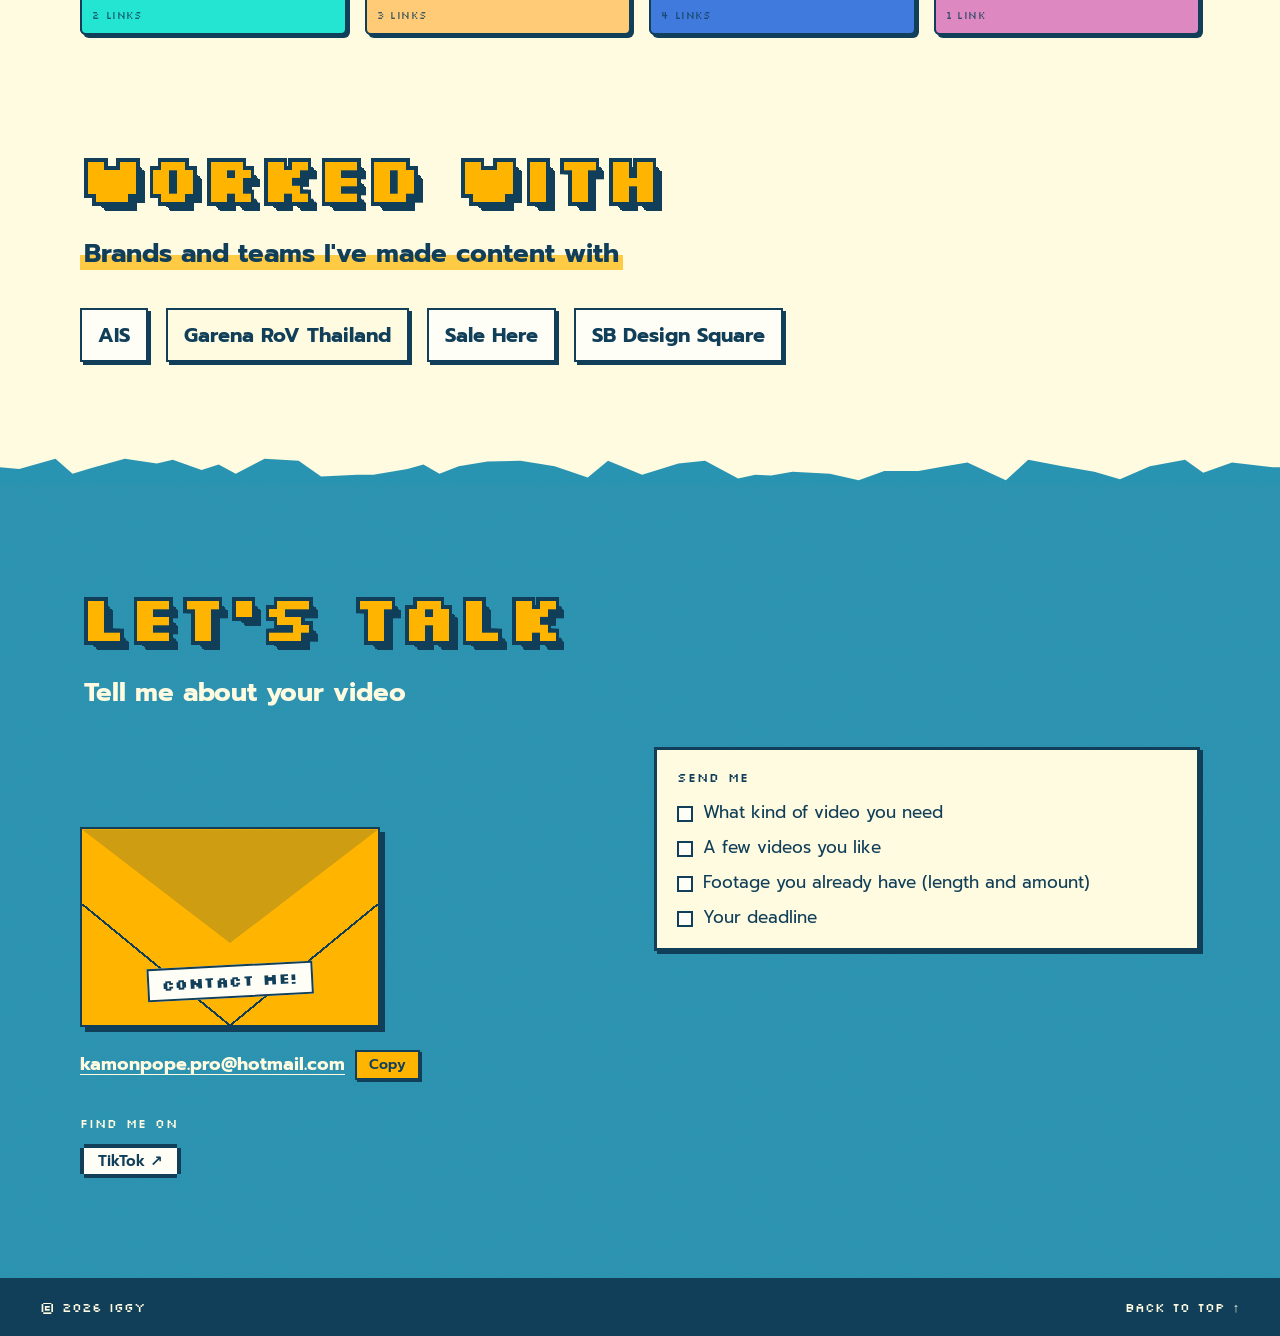
==== commit 07bd459d: "Polish desktop UX for HR viewers - Cover window shows 4 featured works ("Start here") instead of NO " ====
--- a/public/index.html
+++ b/public/index.html
@@ -22,8 +22,8 @@
     <a class="brand" href="#top"><span data-sprite="heart" class="brand-icon"></span><span data-site="name"></span></a>
     <nav>
       <a class="px-chip" href="#work">Work</a>
+      <a class="px-chip hide-sm" href="#about">About</a>
       <a class="px-chip hide-sm" href="#services">Services</a>
-      <a class="px-chip hide-sm" href="#about">About</a>
       <a class="px-chip px-chip-hot" href="#contact">Let's talk</a>
     </nav>
   </header>
@@ -84,19 +84,6 @@
         </label>
       </div>
       <div id="work-types" class="work-types"></div>
-    </section>
-
-    <!-- ===== 05 บริการและวิธีทำงาน ===== -->
-    <section id="services" class="section">
-      <div class="section-head">
-        <h2 class="px-title">SERVICES</h2>
-        <p class="section-sub"><mark>What I take on, and how we work</mark></p>
-      </div>
-      <ul id="services-list" class="services"></ul>
-      <div class="process-wrap">
-        <p class="mini-label">HOW WE WORK</p>
-        <ol id="process-list" class="process"></ol>
-      </div>
     </section>
 
     <!-- ===== 06 เกี่ยวกับ ===== -->
@@ -147,6 +134,19 @@
       </div>
     </section>
 
+    <!-- ===== 05 บริการและวิธีทำงาน ===== -->
+    <section id="services" class="section">
+      <div class="section-head">
+        <h2 class="px-title">SERVICES</h2>
+        <p class="section-sub"><mark>What I take on, and how we work</mark></p>
+      </div>
+      <ul id="services-list" class="services"></ul>
+      <div class="process-wrap">
+        <p class="mini-label">HOW WE WORK</p>
+        <ol id="process-list" class="process"></ol>
+      </div>
+    </section>
+
     <!-- ===== โปรเจกต์ส่วนตัว (โฟลเดอร์ OTHER) ===== -->
     <section id="side" class="section side">
       <div class="section-head">
--- a/public/style.css
+++ b/public/style.css
@@ -321,6 +321,11 @@
 /* โฟลเดอร์บน Cover */
 .host-choices { grid-area: choices; position: relative; display: flex; flex-wrap: nowrap; gap: 14px; align-items: flex-end; }
 .host-choice { flex: 0 0 auto; width: clamp(120px, 10.5vw, 150px); aspect-ratio: 5 / 4; }
+/* คอม: โฟลเดอร์หดตามพื้นที่ฝั่งซ้าย ไม่ล้นไปทับหน้าต่าง (จอกว้างมาก) */
+@media (min-width: 900px) {
+  .host-choices { min-width: 0; }
+  .host-choice { flex: 1 1 0; min-width: 0; width: auto; max-width: clamp(120px, 10.5vw, 150px); }
+}
 /* ปุ่มเด้งไล่กันเป็นระยะ ชวนให้กด (หยุดเมื่อกดแล้ว) */
 .host:not(.is-chosen) .host-choice { animation: choice-nudge 4.2s steps(1) infinite; }
 .host:not(.is-chosen) .host-choice:nth-child(2) { animation-delay: .35s; }
@@ -365,7 +370,7 @@
   .label-sticker { font-size: clamp(15px, 1vw, 19px); }
   .host { --char-w: clamp(250px, 18vw, 360px); }
   .host-speech { font-size: clamp(17px, 1.25vw, 24px); padding: 16px 24px; }
-  .host-choice { width: clamp(150px, 11.5vw, 230px); }
+  .host-choice { width: auto; max-width: clamp(150px, 11.5vw, 230px); }
   .host .folder-name { font-size: clamp(16px, 1.25vw, 24px); }
   .host .folder-count { font-size: 11px; }
   .host .folder-front .chip-icon { width: 28px; height: 28px; }
@@ -837,6 +842,11 @@
 .contact-grid { display: grid; gap: 28px; grid-template-columns: repeat(auto-fit, minmax(min(100%, 320px), 1fr)); align-items: start; }
 .contact-main { display: flex; flex-direction: column; gap: 14px; align-items: flex-start; }
 .contact-links { display: flex; flex-direction: column; align-items: flex-start; gap: 14px; }
+.contact-email { display: flex; flex-wrap: wrap; align-items: center; gap: 10px; margin: 0; }
+.contact-email a { font-weight: 700; font-size: 18px; color: var(--cream); overflow-wrap: anywhere; text-underline-offset: 4px; }
+.contact-email a:hover { color: var(--yellow); }
+.contact-copy { font: 600 14px/1 var(--font); padding: 6px 12px; border: 2px solid var(--ink); background: var(--yellow); color: var(--ink); box-shadow: 2px 2px 0 var(--ink); cursor: pointer; }
+.contact-copy:active { translate: 2px 2px; box-shadow: none; }
 .contact-link { display: inline-flex; align-items: baseline; gap: 14px; padding: 12px 20px; max-width: 100%; word-break: break-all; text-align: left; }
 .contact-label { font-family: var(--pixel); font-size: 13px; letter-spacing: .06em; }
 .contact-resume { color: var(--cream); font-weight: 600; text-underline-offset: 3px; }
@@ -920,34 +930,84 @@
    ===================================================================== */
 html.is-locked { overflow: hidden; }
 
-/* ---------- กล่องผลงาน (grid แบบ IG) ---------- */
-.tile-grid { display: grid; grid-template-columns: repeat(3, minmax(0, 1fr)); gap: 10px; }
+/* ---------- การ์ดผลงานแบบโพลารอยด์: รูป 1:1 + ชื่องานข้างล่าง (ไม่ทับรูป) ---------- */
+.tile-grid { display: grid; grid-template-columns: repeat(3, minmax(0, 1fr)); gap: 14px; align-items: start; }
 .tile {
-  position: relative; display: block; padding: 0; margin: 0; cursor: pointer; overflow: hidden;
-  aspect-ratio: 1; border: 2px solid var(--ink); background: var(--ink); color: var(--paper); text-align: left;
-  font: inherit;
-}
-.tile-media { position: absolute; inset: 0; display: grid; place-items: center; background: var(--sand); }
-.tile-media img { width: 100%; height: 100%; object-fit: cover; transition: scale .3s ease; }
+  display: flex; flex-direction: column; gap: 0; padding: 7px; margin: 0; cursor: pointer; text-align: left;
+  font: inherit; color: var(--ink); background: var(--paper);
+  border: 2px solid var(--ink); box-shadow: 3px 3px 0 var(--ink);
+  transition: rotate .18s ease, translate .18s ease, box-shadow .18s ease;
+}
+.tile-frame { position: relative; display: block; aspect-ratio: 1; overflow: hidden; border: 1.5px solid var(--ink); background: var(--sand); }
+.tile-media { position: absolute; inset: 0; display: grid; place-items: center; }
+.tile-media img { width: 100%; height: 100%; object-fit: cover; object-position: 50% 50%; }
 .tile-media .sprite { width: 40%; height: 40%; }
+/* ป้ายไอคอนพิกเซลมุมบนของรูป */
 .tile-kind {
   position: absolute; top: 6px; right: 6px; z-index: 1;
-  font: 700 11px/1 var(--font); padding: 4px 6px; background: rgb(17 63 89 / .78); color: var(--paper);
-}
-.tile-cap {
-  position: absolute; left: 0; right: 0; bottom: 0; z-index: 1;
-  display: flex; flex-direction: column; gap: 1px; padding: 22px 8px 7px;
-  background: linear-gradient(transparent, rgb(17 63 89 / .92) 55%);
-}
-.tile-title { font-weight: 700; font-size: 14px; line-height: 1.25; overflow: hidden; display: -webkit-box; -webkit-line-clamp: 2; -webkit-box-orient: vertical; }
-.tile-meta { font-size: 11px; opacity: .85; white-space: nowrap; overflow: hidden; text-overflow: ellipsis; }
-.tile:hover .tile-media img, .tile:focus-visible .tile-media img { scale: 1.05; }
-.tile:focus-visible { outline: 3px solid var(--yellow); outline-offset: 2px; }
-@media (max-width: 600px) {
-  .tile-grid { gap: 6px; }
-  .tile-title { font-size: 12px; }
-  .tile-meta { display: none; }
-  .tile-kind { font-size: 9px; padding: 3px 4px; }
+  display: flex; align-items: center; gap: 3px; padding: 4px;
+  background: var(--paper); border: 1.5px solid var(--ink); box-shadow: 2px 2px 0 var(--ink);
+}
+.tile-kind .sprite { width: 14px; height: 14px; }
+.tile-kind b { font-family: var(--pixel); font-size: 11px; line-height: 1; padding-right: 1px; }
+.tile-cap { display: flex; flex-direction: column; gap: 2px; padding: 8px 2px 1px; }
+.tile-title {
+  font-weight: 700; font-size: 15px; line-height: 1.3; min-height: 2.6em;
+  overflow: hidden; display: -webkit-box; -webkit-line-clamp: 2; -webkit-box-orient: vertical;
+}
+.tile-meta { font-size: 12px; color: var(--ink-2); white-space: nowrap; overflow: hidden; text-overflow: ellipsis; }
+/* ตรงเป็นปกติ เอียงนิดเดียวตอนเอาเมาส์ชี้ */
+@media (hover: hover) {
+  .tile:hover { rotate: -1.2deg; translate: 0 -3px; box-shadow: 5px 5px 0 var(--ink); }
+  .tile:nth-child(even):hover { rotate: 1.2deg; }
+}
+.tile:focus-visible { outline: 3px dashed var(--ink); outline-offset: 3px; }
+
+/* ---------- สวิตช์ cardStyle: "overlay" = ชื่องานทับรูปพร้อมแถบไล่สี ----------
+   ใช้กับหน้าต่างบน Cover ทุกจอ และส่วน WORK บนคอม (มือถือ ส่วน WORK เป็นรายการเสมอ) */
+.cards-overlay .tile-grid.in-win .tile { position: relative; overflow: hidden; padding: 0; }
+.cards-overlay .tile-grid.in-win .tile-frame { border: 0; }
+.cards-overlay .tile-grid.in-win .tile-cap {
+  position: absolute; left: 0; right: 0; bottom: 0; z-index: 1; padding: 26px 9px 8px;
+  color: var(--paper); background: linear-gradient(transparent, rgb(17 63 89 / .92) 55%);
+}
+.cards-overlay .tile-grid.in-win .tile-title { min-height: 0; }
+@media (min-width: 900px) {
+  .cards-overlay .work .tile { position: relative; overflow: hidden; padding: 0; }
+  .cards-overlay .work .tile-frame { border: 0; }
+  .cards-overlay .work .tile-cap {
+    position: absolute; left: 0; right: 0; bottom: 0; z-index: 1; padding: 26px 9px 8px;
+    color: var(--paper); background: linear-gradient(transparent, rgb(17 63 89 / .92) 55%);
+  }
+  .cards-overlay .work .tile-title { min-height: 0; }
+  .cards-overlay .work .tile-meta { color: var(--paper); opacity: .85; }
+}
+
+/* ---------- มือถือ: ส่วน WORK เป็นรายการ (A) กดแล้วยืดออก (B) ---------- */
+@media (max-width: 899px) {
+  .work .tile-grid { grid-template-columns: 1fr; gap: 10px; }
+  .work .tile { flex-direction: row; align-items: center; gap: 12px; padding: 6px; }
+  .work .tile-frame { flex: none; width: 76px; }
+  .work .tile-kind { top: 3px; right: 3px; padding: 2px; box-shadow: none; }
+  .work .tile-kind .sprite { width: 11px; height: 11px; }
+  .work .tile-kind b { font-size: 9px; }
+  .work .tile-cap { flex: 1; min-width: 0; padding: 0 28px 0 0; position: relative; }
+  .work .tile-cap::after { content: "▸"; position: absolute; right: 6px; top: 50%; translate: 0 -50%; font-size: 14px; }
+  .work .tile.is-open .tile-cap::after { content: "▾"; }
+  .work .tile-title { min-height: 0; font-size: 15px; }
+  .work .tile.is-open { background: var(--type-accent, var(--yellow)); box-shadow: none; }
+  .tile-panel {
+    display: grid; grid-template-columns: minmax(0, 1fr) minmax(0, 1fr); gap: 12px; align-items: start;
+    margin-top: -6px; padding: 12px; background: var(--paper);
+    border: 2px solid var(--ink); border-top: 0; box-shadow: 3px 3px 0 var(--ink);
+  }
+  .tile-panel-media:not(.is-vertical) { grid-column: 1 / -1; }
+  .tile-panel-side { display: flex; flex-direction: column; gap: 8px; min-width: 0; }
+  .tile-panel-media:not(.is-vertical) + .tile-panel-side { grid-column: 1 / -1; }
+  .tile-panel-info { grid-column: 1 / -1; display: flex; flex-direction: column; gap: 8px; min-width: 0; font-size: 15px; }
+  .tile-panel .phases { grid-template-columns: 1fr; gap: 3px 0; }
+  .tile-panel .phases .phase-label { margin-top: 6px; }
+  .tile-panel .phase-tasks { font-size: 14px; }
 }
 
 /* ---------- หน้าต่างบน Cover: grid ผลงาน ---------- */
@@ -955,9 +1015,17 @@
   width: min(440px, 32vw); height: min(58vh, 560px); overflow-y: auto; background: var(--cream);
   scrollbar-width: thin;
 }
-.tile-grid.in-win { gap: 6px; padding: 6px; }
-.tile-grid.in-win .tile-title { font-size: 12px; }
+.tile-grid.in-win { gap: 8px; padding: 8px; }
+.tile-grid.in-win .tile { padding: 4px; box-shadow: 2px 2px 0 var(--ink); }
+.tile-grid.in-win .tile-cap { padding: 5px 1px 1px; }
+.tile-grid.in-win .tile-title { font-size: 12px; min-height: 2.6em; }
 .tile-grid.in-win .tile-meta { display: none; }
+.tile-grid.in-win .tile-kind { top: 3px; right: 3px; padding: 2px; box-shadow: none; }
+.tile-grid.in-win .tile-kind .sprite { width: 11px; height: 11px; }
+.tile-grid.in-win .tile-kind b { font-size: 9px; }
+/* งานเด่นตอนเปิดเว็บ: 2 คอลัมน์ การ์ดใหญ่ขึ้น อ่านชื่อง่าย */
+.tile-grid.in-win.is-picks { grid-template-columns: repeat(2, minmax(0, 1fr)); gap: 12px; padding: 12px; }
+.tile-grid.in-win.is-picks .tile-title { font-size: 14px; }
 .hero .win-screen:has(.is-msg) { display: grid; }
 .hero .win-screen .win-off.is-msg { width: 100%; height: 100%; aspect-ratio: auto; }
 @media (min-width: 1400px) {
